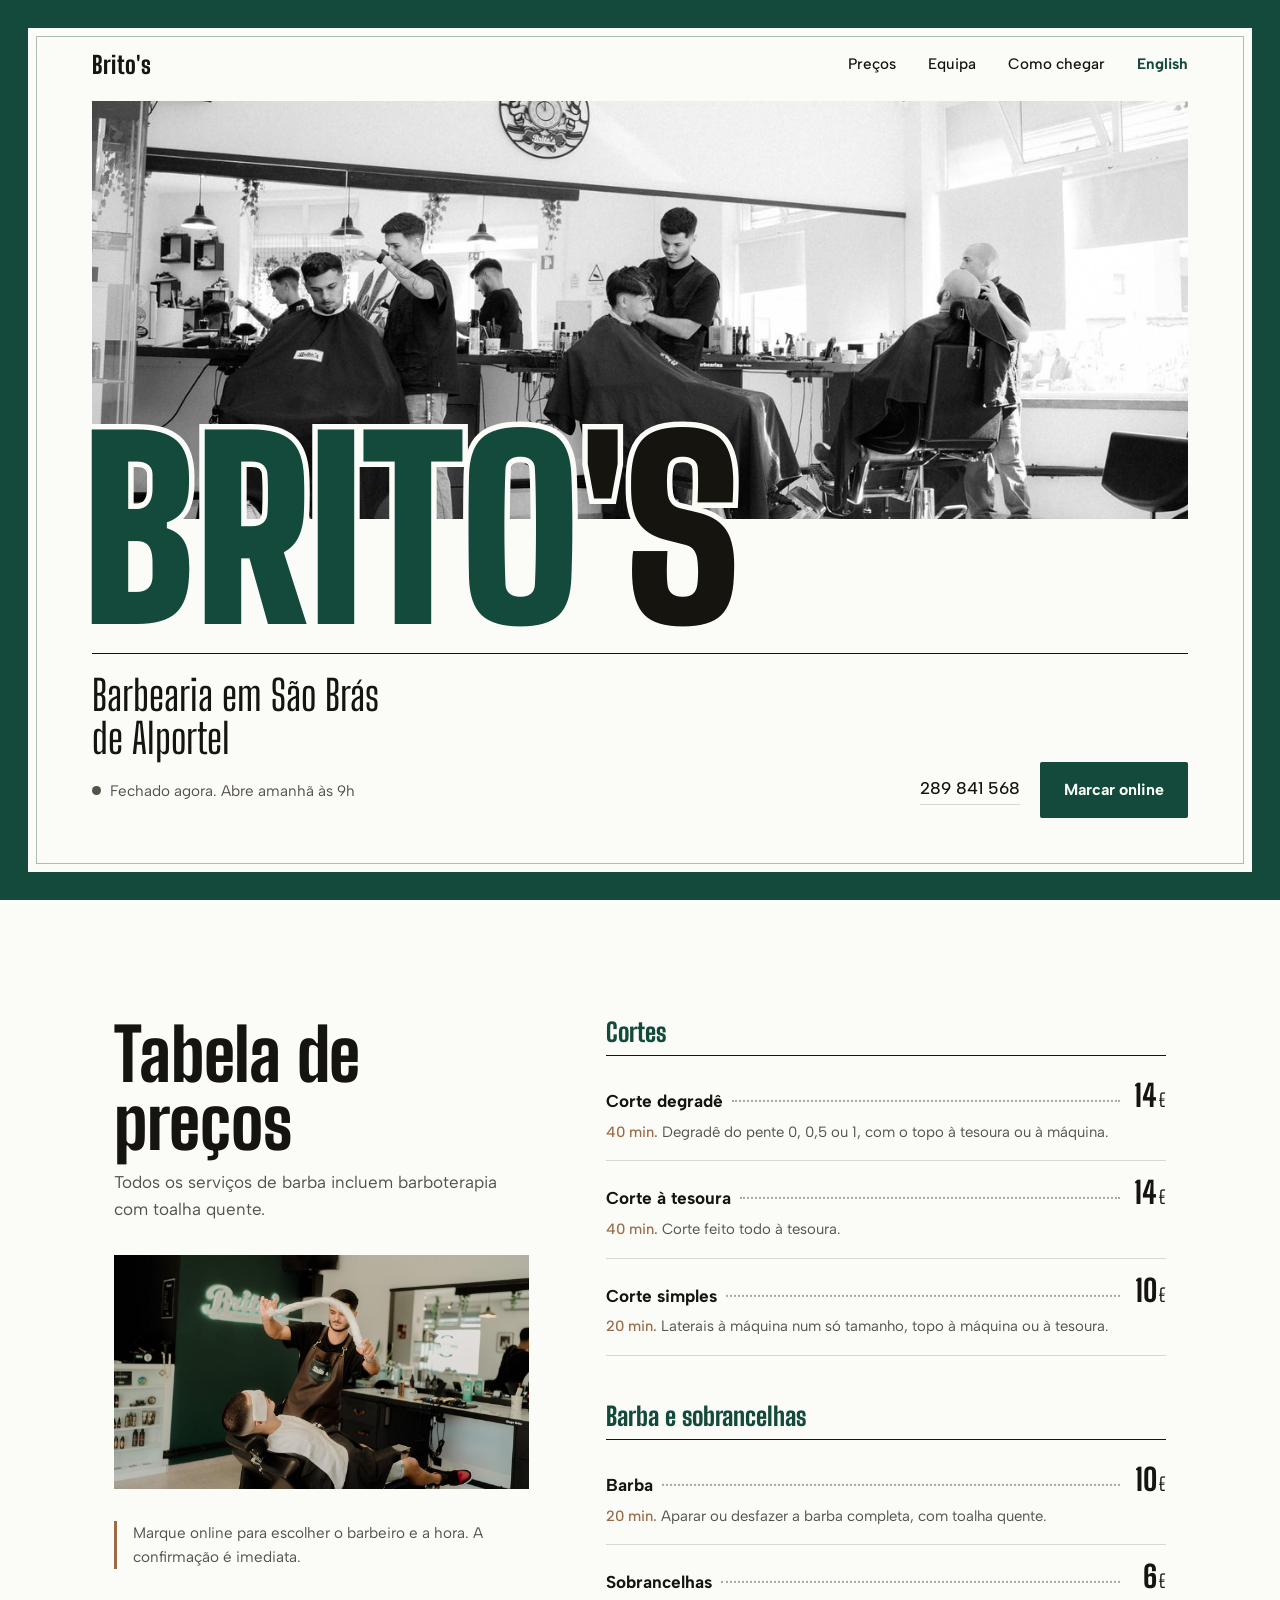
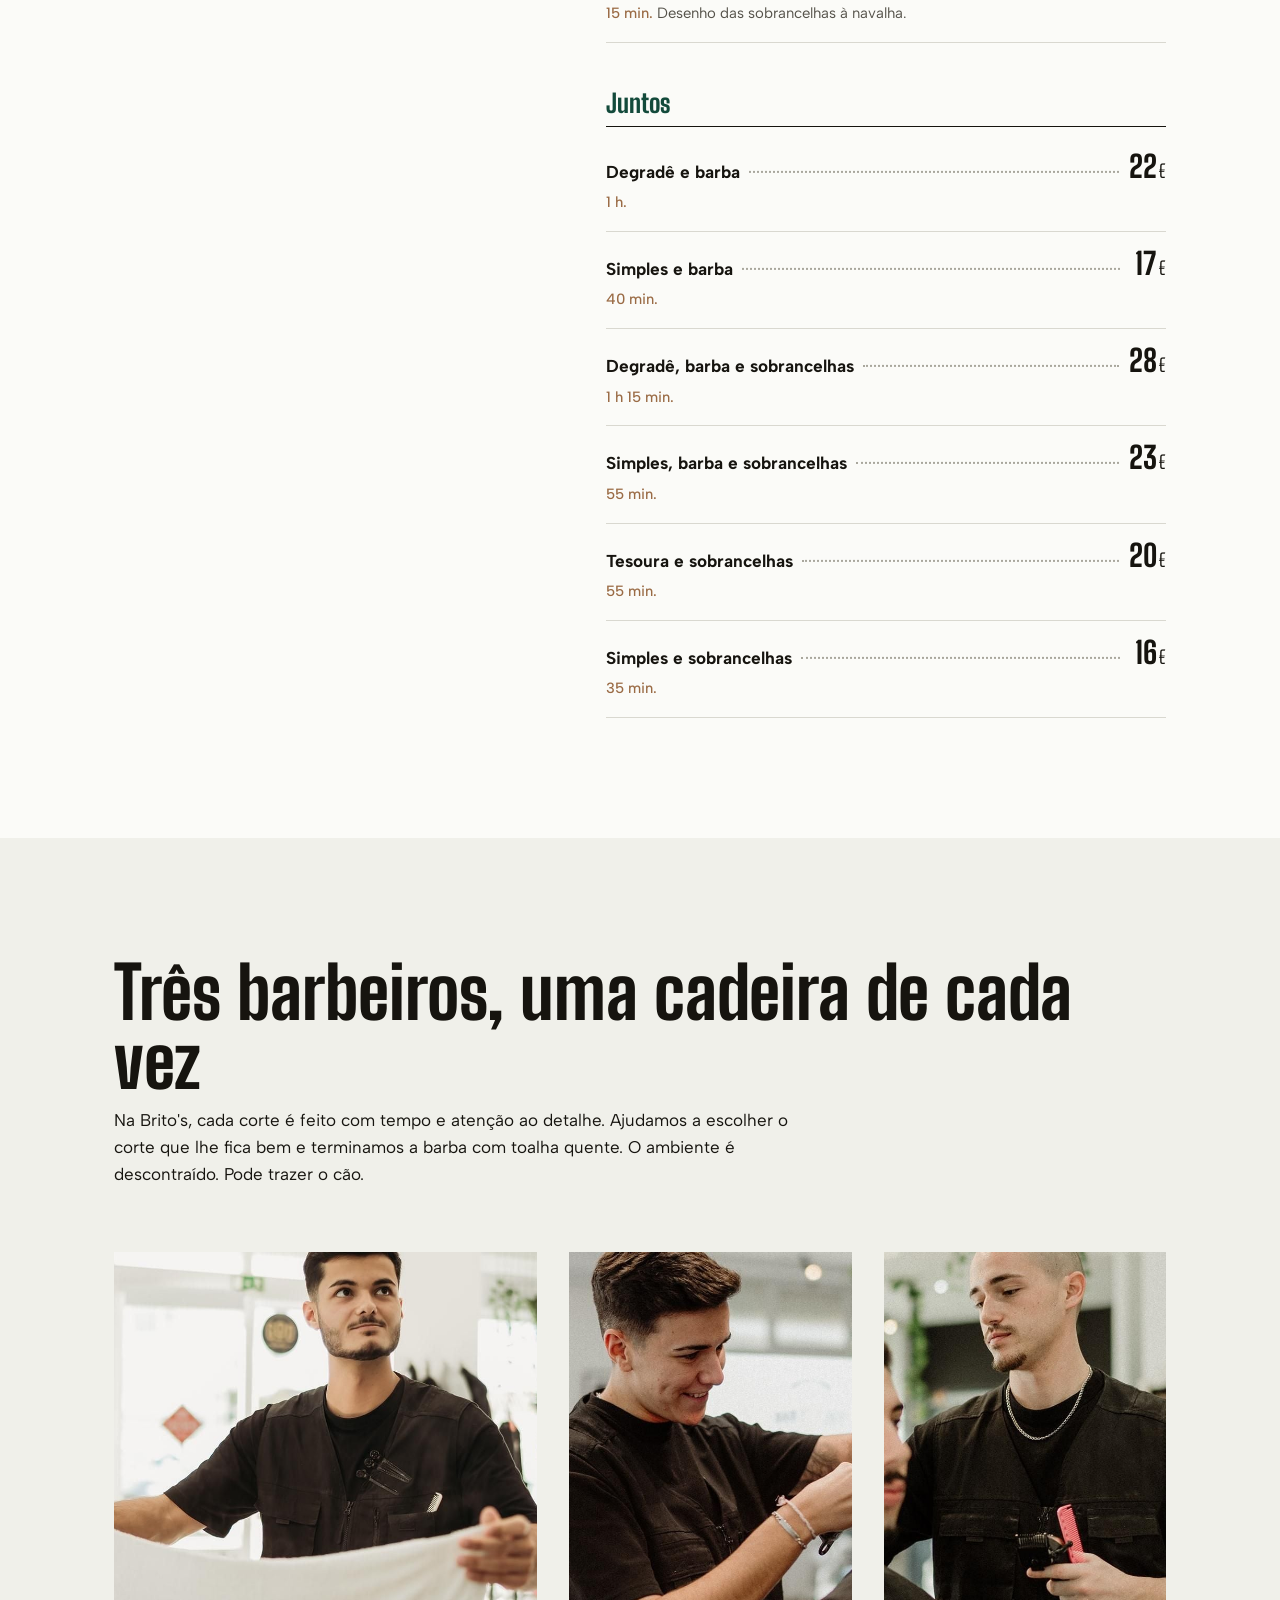
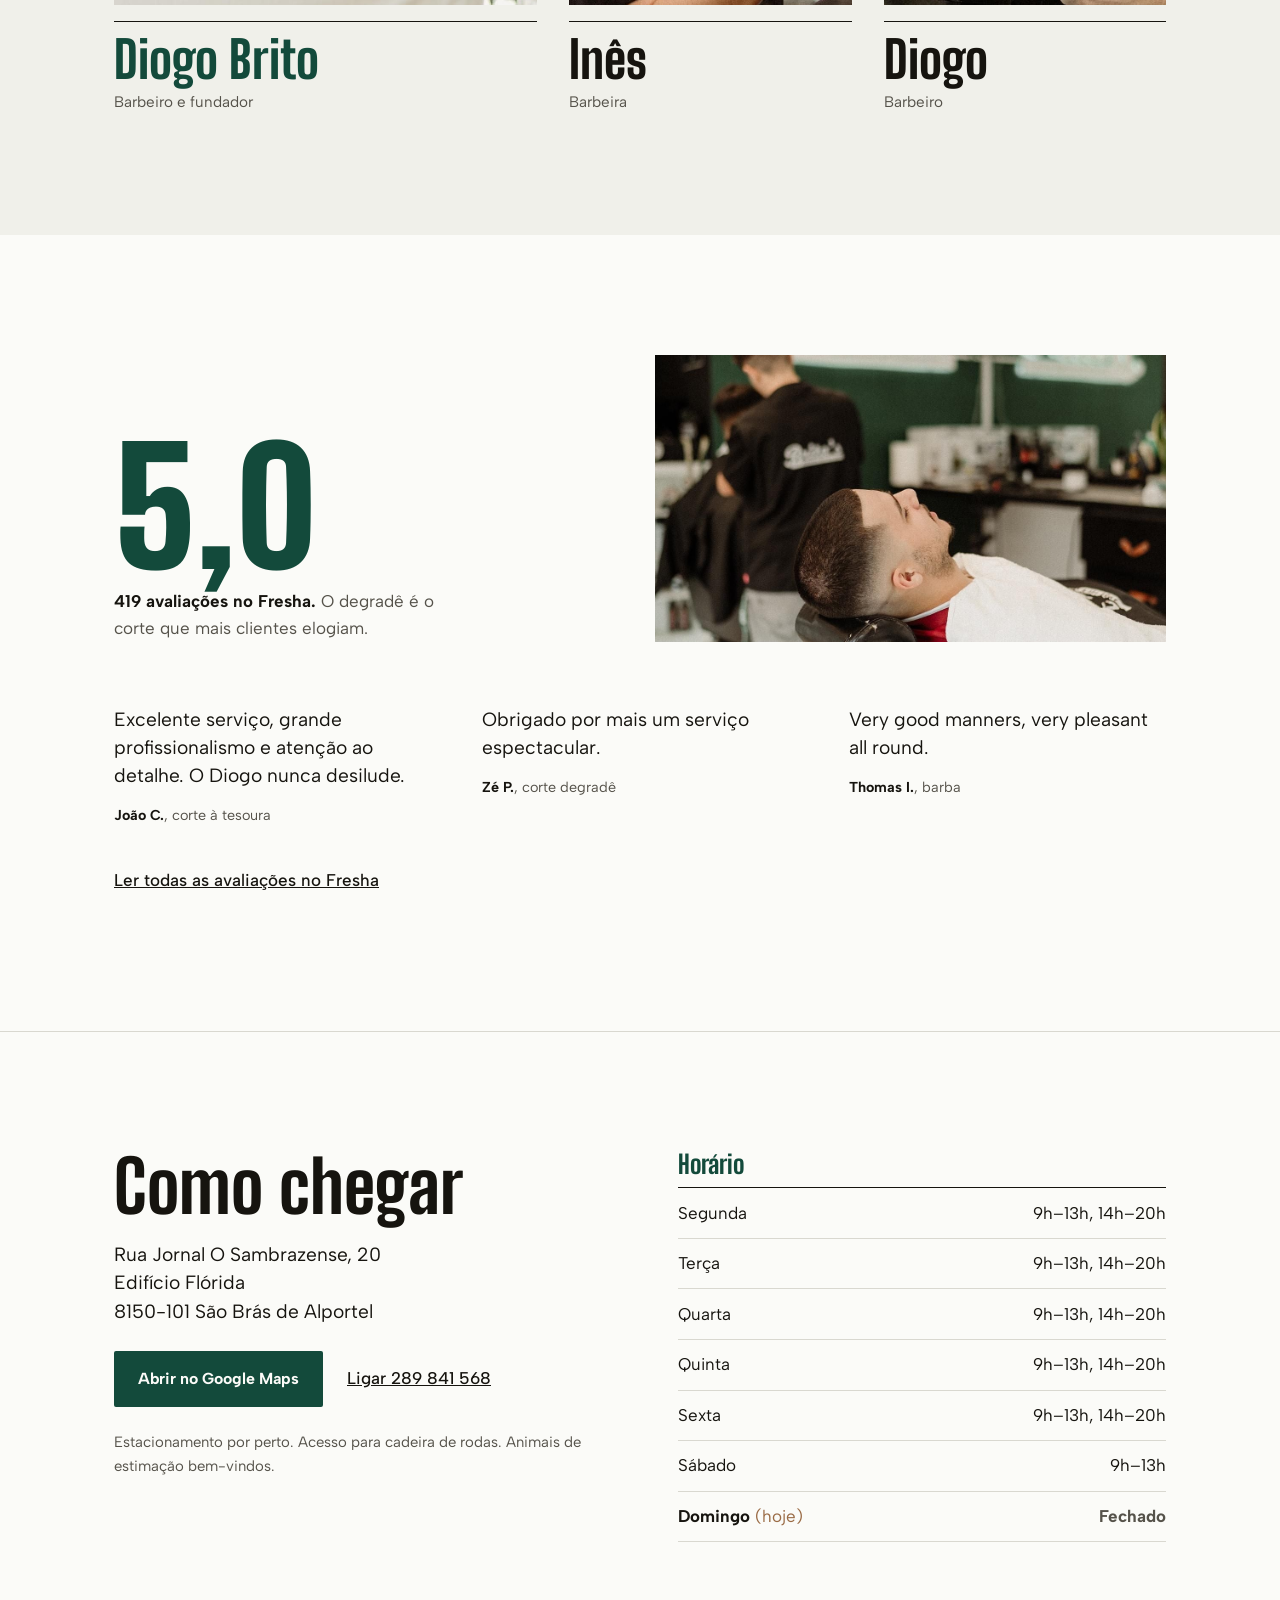
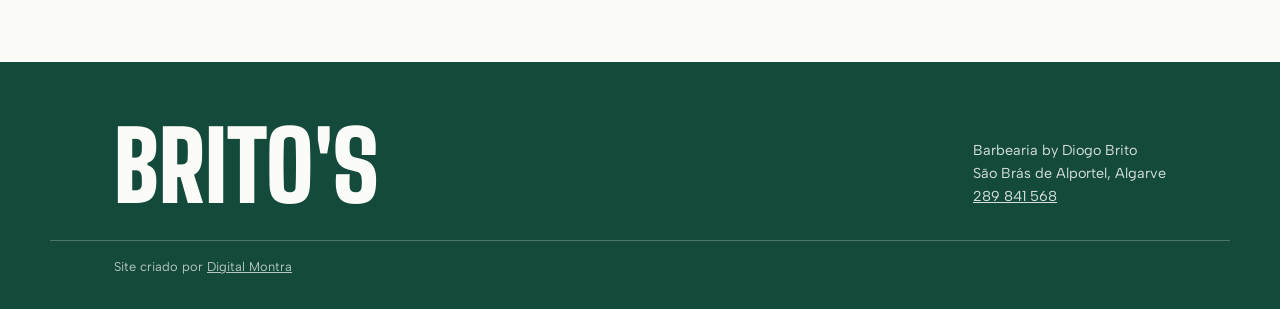
==== public/index.html @ 0e6e8a40 "Sitio web de Brito's Barbearia Web estática en portugués e inglés para Brito's Barbearia (São Brás d" ====
<!doctype html>
<html lang="pt-PT">
<head>
<meta charset="utf-8">
<meta name="viewport" content="width=device-width, initial-scale=1">
<title>Brito's Barbearia — São Brás de Alportel</title>
<meta name="description" content="Barbearia em São Brás de Alportel. Cortes degradê, à tesoura, barba com toalha quente e sobrancelhas. Marcação online.">
<meta name="theme-color" content="#134A3B">
<meta property="og:type" content="website">
<meta property="og:locale" content="pt_PT">
<meta property="og:locale:alternate" content="en_GB">
<meta property="og:site_name" content="Brito's Barbearia">
<meta property="og:title" content="Brito's Barbearia — São Brás de Alportel">
<meta property="og:description" content="Cortes degradê, à tesoura, barba com toalha quente e sobrancelhas. Marcação online.">
<link rel="icon" href="favicon.svg" type="image/svg+xml">
<link rel="alternate" hreflang="pt-PT" href="./">
<link rel="alternate" hreflang="en" href="en/">
<link rel="preconnect" href="https://fonts.googleapis.com">
<link rel="preconnect" href="https://fonts.gstatic.com" crossorigin>
<link href="https://fonts.googleapis.com/css2?family=Albert+Sans:wght@400;500;700&family=Big+Shoulders+Display:wght@500;800;900&display=swap" rel="stylesheet">
<link rel="stylesheet" href="estilo.css">
</head>
<body>

<header class="fachada">
  <div class="topo">
    <a class="marca" href="#">Brito's</a>
    <nav aria-label="Principal">
      <a href="#precos">Preços</a>
      <a href="#equipa" class="opc">Equipa</a>
      <a href="#visitar">Como chegar</a>
      <a href="en/" class="idioma" hreflang="en" lang="en">English</a>
    </nav>
  </div>

  <div class="vitrine">
    <img src="img/foto-1.jpg" width="1280" height="720" fetchpriority="high"
         alt="Interior da Brito's: três barbeiros a cortar o cabelo a clientes, frente ao espelho comprido.">
  </div>

  <div class="letreiro">
    <h1>Brito<span class="aps">'s</span></h1>
    <div class="sub">
      <div>
        <p class="oficio">Barbearia em São Brás de Alportel</p>
        <p class="estado" id="estado" aria-live="polite">Seg. a sex. 9h–20h, sáb. 9h–13h</p>
      </div>
      <div class="acoes">
        <a class="tel" href="tel:+351289841568">289 841 568</a>
        <a class="btn" href="https://www.fresha.com/a/britos-barbearia-sao-bras-de-alportel-sao-bras-de-alportel-rua-jornal-o-sambrazense-u63k7c5z" target="_blank" rel="noopener">Marcar online</a>
      </div>
    </div>
  </div>
</header>

<main>
  <section id="precos">
    <div class="wrap tabela-grid">
      <div class="cabeca">
        <h2 class="titulo">Tabela de preços</h2>
        <p class="intro">Todos os serviços de barba incluem barboterapia com toalha quente.</p>
        <img class="foto" src="img/foto-2.jpg" width="1280" height="720" loading="lazy"
             alt="Barbeiro de avental de couro estende uma toalha quente sobre um cliente reclinado.">
        <p class="nota">Marque online para escolher o barbeiro e a hora. A confirmação é imediata.</p>
      </div>

      <div>
        <div class="grupo">
          <h3>Cortes</h3>
          <div class="servico">
            <div class="linha"><span class="nome">Corte degradê</span><span class="pontos"></span><span class="preco">14<small>€</small></span></div>
            <p class="det"><span class="min">40 min.</span> Degradê do pente 0, 0,5 ou 1, com o topo à tesoura ou à máquina.</p>
          </div>
          <div class="servico">
            <div class="linha"><span class="nome">Corte à tesoura</span><span class="pontos"></span><span class="preco">14<small>€</small></span></div>
            <p class="det"><span class="min">40 min.</span> Corte feito todo à tesoura.</p>
          </div>
          <div class="servico">
            <div class="linha"><span class="nome">Corte simples</span><span class="pontos"></span><span class="preco">10<small>€</small></span></div>
            <p class="det"><span class="min">20 min.</span> Laterais à máquina num só tamanho, topo à máquina ou à tesoura.</p>
          </div>
        </div>

        <div class="grupo">
          <h3>Barba e sobrancelhas</h3>
          <div class="servico">
            <div class="linha"><span class="nome">Barba</span><span class="pontos"></span><span class="preco">10<small>€</small></span></div>
            <p class="det"><span class="min">20 min.</span> Aparar ou desfazer a barba completa, com toalha quente.</p>
          </div>
          <div class="servico">
            <div class="linha"><span class="nome">Sobrancelhas</span><span class="pontos"></span><span class="preco">6<small>€</small></span></div>
            <p class="det"><span class="min">15 min.</span> Desenho das sobrancelhas à navalha.</p>
          </div>
        </div>

        <div class="grupo">
          <h3>Juntos</h3>
          <div class="servico">
            <div class="linha"><span class="nome">Degradê e barba</span><span class="pontos"></span><span class="preco">22<small>€</small></span></div>
            <p class="det"><span class="min">1 h.</span></p>
          </div>
          <div class="servico">
            <div class="linha"><span class="nome">Simples e barba</span><span class="pontos"></span><span class="preco">17<small>€</small></span></div>
            <p class="det"><span class="min">40 min.</span></p>
          </div>
          <div class="servico">
            <div class="linha"><span class="nome">Degradê, barba e sobrancelhas</span><span class="pontos"></span><span class="preco">28<small>€</small></span></div>
            <p class="det"><span class="min">1 h 15 min.</span></p>
          </div>
          <div class="servico">
            <div class="linha"><span class="nome">Simples, barba e sobrancelhas</span><span class="pontos"></span><span class="preco">23<small>€</small></span></div>
            <p class="det"><span class="min">55 min.</span></p>
          </div>
          <div class="servico">
            <div class="linha"><span class="nome">Tesoura e sobrancelhas</span><span class="pontos"></span><span class="preco">20<small>€</small></span></div>
            <p class="det"><span class="min">55 min.</span></p>
          </div>
          <div class="servico">
            <div class="linha"><span class="nome">Simples e sobrancelhas</span><span class="pontos"></span><span class="preco">16<small>€</small></span></div>
            <p class="det"><span class="min">35 min.</span></p>
          </div>
        </div>
      </div>
    </div>
  </section>

  <section id="equipa" class="equipa">
    <div class="wrap sobre">
      <h2 class="titulo">Três barbeiros, uma cadeira de cada vez</h2>
      <p>Na Brito's, cada corte é feito com tempo e atenção ao detalhe. Ajudamos a escolher o corte que lhe fica bem e terminamos a barba com toalha quente. O ambiente é descontraído. Pode trazer o cão.</p>
    </div>
    <ul class="wrap barbeiros">
      <li class="fundador">
        <img src="img/foto-6.jpg" width="1200" height="675" loading="lazy"
             alt="Diogo Brito, de farda preta, estende uma toalha branca na barbearia.">
        <span class="n">Diogo Brito</span><span class="f">Barbeiro e fundador</span>
      </li>
      <li>
        <img src="img/foto-7.jpg" width="1200" height="675" loading="lazy"
             alt="Inês, sorridente, faz um degradê à máquina a um cliente.">
        <span class="n">Inês</span><span class="f">Barbeira</span>
      </li>
      <li>
        <img src="img/foto-8.jpg" width="1200" height="675" loading="lazy"
             alt="Diogo, de pé atrás de um cliente, com a máquina e um pente na mão.">
        <span class="n">Diogo</span><span class="f">Barbeiro</span>
      </li>
    </ul>
  </section>

  <section id="opinioes">
    <div class="wrap">
      <h2 class="sr-only">Opiniões</h2>
      <div class="opinioes-topo">
        <div class="nota-grande">
          <span class="valor">5,0</span>
          <p><strong>419 avaliações no Fresha.</strong> O degradê é o corte que mais clientes elogiam.</p>
        </div>
        <img class="foto" src="img/foto-9.jpg" width="1200" height="675" loading="lazy"
             alt="Cliente reclinado na cadeira com um degradê acabado de fazer, em frente à parede verde da barbearia.">
      </div>
      <ul class="citacoes">
        <li><blockquote>
          <p>Excelente serviço, grande profissionalismo e atenção ao detalhe. O Diogo nunca desilude.</p>
          <footer><b>João C.</b>, corte à tesoura</footer>
        </blockquote></li>
        <li><blockquote>
          <p>Obrigado por mais um serviço espectacular.</p>
          <footer><b>Zé P.</b>, corte degradê</footer>
        </blockquote></li>
        <li><blockquote>
          <p>Very good manners, very pleasant all round.</p>
          <footer><b>Thomas I.</b>, barba</footer>
        </blockquote></li>
      </ul>
      <p class="mais"><a href="https://www.fresha.com/a/britos-barbearia-sao-bras-de-alportel-sao-bras-de-alportel-rua-jornal-o-sambrazense-u63k7c5z" target="_blank" rel="noopener">Ler todas as avaliações no Fresha</a></p>
    </div>
  </section>

  <section id="visitar" class="visitar">
    <div class="wrap visitar-grid">
      <div>
        <h2 class="titulo">Como chegar</h2>
        <address>
          Rua Jornal O Sambrazense, 20<br>
          Edifício Flórida<br>
          8150-101 São Brás de Alportel
        </address>
        <div class="links-visita">
          <a class="btn" href="https://maps.app.goo.gl/cMUVT2u6RegQSmqG8" target="_blank" rel="noopener">Abrir no Google Maps</a>
          <a href="tel:+351289841568">Ligar 289 841 568</a>
        </div>
        <p class="extras">Estacionamento por perto. Acesso para cadeira de rodas. Animais de estimação bem-vindos.</p>
      </div>

      <table class="horario" id="horario">
        <caption>Horário</caption>
        <tbody>
          <tr data-d="1"><th scope="row">Segunda</th><td>9h–13h, 14h–20h</td></tr>
          <tr data-d="2"><th scope="row">Terça</th><td>9h–13h, 14h–20h</td></tr>
          <tr data-d="3"><th scope="row">Quarta</th><td>9h–13h, 14h–20h</td></tr>
          <tr data-d="4"><th scope="row">Quinta</th><td>9h–13h, 14h–20h</td></tr>
          <tr data-d="5"><th scope="row">Sexta</th><td>9h–13h, 14h–20h</td></tr>
          <tr data-d="6"><th scope="row">Sábado</th><td>9h–13h</td></tr>
          <tr data-d="0"><th scope="row">Domingo</th><td class="fechado">Fechado</td></tr>
        </tbody>
      </table>
    </div>
  </section>
</main>

<footer class="rodape">
  <div class="wrap">
    <span class="marca">Brito's</span>
    <p>Barbearia by Diogo Brito<br>São Brás de Alportel, Algarve<br><a href="tel:+351289841568">289 841 568</a></p>
  </div>
  <div class="wrap credito">
    <p>Site criado por <a href="https://digitalmontra.pt/" target="_blank" rel="noopener">Digital Montra</a></p>
  </div>
</footer>

<script>
  // Estado em tempo real, sempre na hora de Lisboa
  (function () {
    const horario = {
      1: [[9, 13], [14, 20]], 2: [[9, 13], [14, 20]], 3: [[9, 13], [14, 20]],
      4: [[9, 13], [14, 20]], 5: [[9, 13], [14, 20]], 6: [[9, 13]], 0: []
    };
    const dias = ["domingo", "segunda", "terça", "quarta", "quinta", "sexta", "sábado"];

    function agoraLisboa() {
      const p = new Intl.DateTimeFormat("en-GB", {
        timeZone: "Europe/Lisbon", weekday: "short", hour: "2-digit", minute: "2-digit", hourCycle: "h23"
      }).formatToParts(new Date());
      const get = t => p.find(x => x.type === t).value;
      const d = ["Sun", "Mon", "Tue", "Wed", "Thu", "Fri", "Sat"].indexOf(get("weekday"));
      return { d, h: +get("hour") + +get("minute") / 60 };
    }

    function proximaAbertura(d, h) {
      for (let i = 0; i < 8; i++) {
        const dia = (d + i) % 7;
        for (const [a] of horario[dia]) {
          if (i > 0 || a > h) {
            const quando = i === 0 ? "hoje" : i === 1 ? "amanhã" : dia === 1 ? "segunda-feira" : dias[dia];
            return `Abre ${quando} às ${a}h`;
          }
        }
      }
    }

    function atualizar() {
      const { d, h } = agoraLisboa();
      const el = document.getElementById("estado");
      const aberto = horario[d].find(([a, f]) => h >= a && h < f);
      el.classList.toggle("aberto", !!aberto);
      el.textContent = aberto
        ? `Aberto agora, até às ${aberto[1]}h`
        : `Fechado agora. ${proximaAbertura(d, h)}`;
      document.querySelectorAll("#horario tr").forEach(tr =>
        tr.classList.toggle("hoje", +tr.dataset.d === d));
    }

    atualizar();
    setInterval(atualizar, 60000);
  })();
</script>
</body>
</html>
---- public/estilo.css ----
:root {
  --cal: #FBFBF8;
  --cal-sombra: #F0F0EA;
  --barra: #134A3B;
  --barra-escura: #0C3529;
  --tinta: #16140F;
  --tinta-suave: #55524A;
  --cortica: #9A6B45;
  --linha: #D9D8D0;
  --ok: #2F7A3E;

  --sign: "Big Shoulders Display", "Arial Narrow", sans-serif;
  --text: "Albert Sans", system-ui, sans-serif;

  --barra-w: clamp(14px, 2.4vw, 28px);
  --gutter: clamp(16px, 5vw, 64px);
  --max: 1180px;
}

*, *::before, *::after { box-sizing: border-box; }
html { scroll-behavior: smooth; }
body {
  margin: 0;
  background: var(--cal);
  color: var(--tinta);
  font: 400 1.0625rem/1.6 var(--text);
  -webkit-font-smoothing: antialiased;
}
a { color: inherit; }
:focus-visible { outline: 3px solid var(--cortica); outline-offset: 3px; border-radius: 2px; }
.wrap { max-width: var(--max); margin: 0 auto; padding: 0 var(--gutter); }
.sr-only { position: absolute; width: 1px; height: 1px; overflow: hidden; clip: rect(0 0 0 0); white-space: nowrap; }

/* ---------- Fachada (hero) ---------- */
.fachada {
  position: relative;
  min-height: 100svh;
  display: flex;
  flex-direction: column;
  border: var(--barra-w) solid var(--barra);
  background: var(--cal);
}
/* fine inner line, like the pencil edge of a painted band */
.fachada::after {
  content: "";
  position: absolute;
  inset: 8px;
  border: 1.5px solid var(--barra);
  pointer-events: none;
  opacity: .35;
}
.topo {
  display: flex;
  align-items: center;
  justify-content: space-between;
  gap: 1rem;
  padding: 1.25rem var(--gutter);
  position: relative;
  z-index: 1;
}
.topo .marca {
  font: 800 1.5rem/1 var(--sign);
  letter-spacing: .01em;
  text-decoration: none;
}
.topo nav { display: flex; gap: clamp(.9rem, 3vw, 2rem); }
.topo nav a {
  text-decoration: none;
  font-weight: 500;
  font-size: .95rem;
  padding: .25rem 0;
  border-bottom: 1.5px solid transparent;
}
.topo nav a:hover { border-color: var(--tinta); }
.topo nav a.idioma { color: var(--barra); font-weight: 700; }

/* the shop window: the real interior seen through the painted frame */
.vitrine {
  position: relative;
  flex: 1;
  min-height: 34svh;
  margin: 0 var(--gutter);
  overflow: hidden;
  background: var(--cal-sombra);
}
.vitrine img {
  position: absolute;
  inset: 0;
  width: 100%;
  height: 100%;
  object-fit: cover;
  object-position: center 62%;
}
.letreiro {
  display: flex;
  flex-direction: column;
  padding: 0 var(--gutter) clamp(2rem, 6vh, 4rem);
  position: relative;
  z-index: 1;
}
.letreiro h1 {
  margin: -.34em 0 0;
  font: 900 clamp(5rem, 19vw, 16rem)/.78 var(--sign);
  -webkit-text-stroke: .045em var(--cal);
  paint-order: stroke fill;
  letter-spacing: -.01em;
  text-transform: uppercase;
  color: var(--barra);
  margin-left: -.04em;
}
.letreiro h1 .aps { color: var(--tinta); }
.letreiro .sub {
  display: grid;
  grid-template-columns: 1fr auto;
  align-items: end;
  gap: 1.5rem 3rem;
  margin-top: clamp(1.25rem, 3vh, 2rem);
  padding-top: 1.25rem;
  border-top: 1.5px solid var(--tinta);
}
.letreiro .oficio {
  margin: 0;
  font: 500 clamp(1.5rem, 3.4vw, 2.6rem)/1.05 var(--sign);
  max-width: 18ch;
}
.acoes { display: flex; flex-wrap: wrap; gap: .75rem 1.25rem; align-items: center; justify-content: flex-end; }

.btn {
  display: inline-flex;
  align-items: center;
  gap: .6rem;
  padding: .95rem 1.5rem;
  background: var(--barra);
  color: var(--cal);
  text-decoration: none;
  font-weight: 700;
  font-size: 1rem;
  border-radius: 2px;
  transition: background .15s;
}
.btn:hover { background: var(--barra-escura); }
.tel { font-weight: 500; text-decoration: none; border-bottom: 1.5px solid var(--linha); padding-bottom: 2px; }
.tel:hover { border-color: var(--tinta); }

.estado {
  display: inline-flex;
  align-items: center;
  gap: .55rem;
  margin-top: 1.1rem;
  font-size: .95rem;
  color: var(--tinta-suave);
}
.estado::before {
  content: "";
  width: .55rem; height: .55rem; border-radius: 50%;
  background: var(--tinta-suave);
}
.estado.aberto { color: var(--ok); }
.estado.aberto::before { background: var(--ok); }

/* ---------- Secções ---------- */
section { padding: clamp(4rem, 10vw, 7.5rem) 0; }
.titulo {
  font: 800 clamp(2.6rem, 6vw, 4.5rem)/.95 var(--sign);
  margin: 0 0 .75rem;
}
.intro { margin: 0; max-width: 52ch; color: var(--tinta-suave); }

/* ---------- Tabela de preços ---------- */
.tabela-grid {
  display: grid;
  grid-template-columns: minmax(0, 1fr) minmax(0, 1.35fr);
  gap: clamp(2rem, 6vw, 6rem);
  align-items: start;
}
.tabela-grid .cabeca { position: sticky; top: 2rem; }
.nota {
  margin-top: 2rem;
  padding-left: 1rem;
  border-left: 3px solid var(--cortica);
  font-size: .95rem;
  color: var(--tinta-suave);
  max-width: 40ch;
}
.grupo + .grupo { margin-top: 3rem; }
.grupo h3 {
  font: 800 1.6rem/1 var(--sign);
  color: var(--barra);
  margin: 0 0 .5rem;
  padding-bottom: .6rem;
  border-bottom: 1.5px solid var(--tinta);
}
.servico { padding: 1rem 0; border-bottom: 1px solid var(--linha); }
.servico .linha {
  display: flex;
  align-items: baseline;
  gap: .6rem;
}
.servico .nome { font-weight: 700; font-size: 1.08rem; }
.servico .pontos {
  flex: 1;
  min-width: 1.5rem;
  border-bottom: 2px dotted #A9A79D;
  transform: translateY(-.3em);
}
.servico .preco {
  font: 800 1.9rem/1 var(--sign);
  font-variant-numeric: tabular-nums;
  min-width: 2.6ch;
  text-align: right;
}
.servico .preco small { font-size: .6em; font-weight: 500; margin-left: .08em; }
.servico .det {
  margin: .3rem 0 0;
  font-size: .93rem;
  color: var(--tinta-suave);
  max-width: 56ch;
}
.servico .det .min { color: var(--cortica); font-weight: 500; }

/* ---------- Equipa ---------- */
.equipa { background: var(--cal-sombra); }
.sobre p { max-width: 62ch; margin: 0; }
.barbeiros {
  list-style: none;
  display: grid;
  grid-template-columns: minmax(0, 1.5fr) minmax(0, 1fr) minmax(0, 1fr);
  gap: clamp(1rem, 2.5vw, 2rem);
  margin-top: clamp(2.5rem, 6vw, 4rem);
}
.barbeiros li { display: flex; flex-direction: column; }
.barbeiros img {
  display: block;
  width: 100%;
  height: auto;
  aspect-ratio: 4 / 5;
  object-fit: cover;
  background: var(--cal);
  margin-bottom: 1rem;
}
.barbeiros .fundador img { aspect-ratio: 6 / 5; object-position: 58% 30%; }
.barbeiros li:nth-child(2) img { object-position: 36% center; }
.barbeiros li:nth-child(3) img { object-position: 50% center; }
.barbeiros .n {
  font: 800 clamp(2rem, 4vw, 3.2rem)/1 var(--sign);
  padding-top: .75rem;
  border-top: 1.5px solid var(--tinta);
}
.barbeiros .fundador .n { color: var(--barra); }
.barbeiros .f { color: var(--tinta-suave); font-size: .95rem; margin-top: .3rem; }

/* ---------- Fotografias ---------- */
.foto {
  display: block;
  width: 100%;
  height: auto;
  aspect-ratio: 16 / 9;
  object-fit: cover;
  background: var(--cal-sombra);
}
.cabeca .foto { margin-top: 2rem; }

/* ---------- Opiniões ---------- */
.opinioes-topo {
  display: grid;
  grid-template-columns: minmax(0, 1fr) minmax(0, 1.1fr);
  gap: 2rem clamp(2rem, 6vw, 6rem);
  align-items: end;
  margin-bottom: clamp(2.5rem, 5vw, 4rem);
}
.nota-grande {
  display: flex;
  align-items: baseline;
  gap: 1rem 1.5rem;
  flex-wrap: wrap;
}
.nota-grande .valor {
  font: 900 clamp(5rem, 14vw, 10rem)/.8 var(--sign);
  color: var(--barra);
}
.nota-grande p { margin: 0; max-width: 30ch; color: var(--tinta-suave); }
.nota-grande strong { color: var(--tinta); }
.citacoes {
  display: grid;
  grid-template-columns: repeat(3, minmax(0, 1fr));
  gap: 2rem clamp(1.5rem, 4vw, 3.5rem);
  margin: 0; padding: 0; list-style: none;
}
.citacoes blockquote { margin: 0; }
.citacoes p {
  margin: 0 0 .9rem;
  font-size: 1.2rem;
  line-height: 1.45;
}
.citacoes footer { font-size: .9rem; color: var(--tinta-suave); }
.citacoes footer b { color: var(--tinta); font-weight: 700; }
.mais { margin-top: 2.5rem; }
.mais a { font-weight: 500; }

/* ---------- Visitar ---------- */
.visitar { border-top: 1.5px solid var(--linha); }
.visitar-grid {
  display: grid;
  grid-template-columns: minmax(0, 1fr) minmax(0, 1fr);
  gap: clamp(2rem, 6vw, 6rem);
}
address { font-style: normal; font-size: 1.2rem; line-height: 1.5; margin: 1.25rem 0 1.5rem; }
.links-visita { display: flex; flex-wrap: wrap; gap: .75rem 1.5rem; align-items: center; }
.links-visita a:not(.btn) { font-weight: 500; }
.horario { width: 100%; border-collapse: collapse; font-variant-numeric: tabular-nums; }
.horario caption { text-align: left; font: 800 1.6rem/1 var(--sign); color: var(--barra); padding-bottom: .6rem; border-bottom: 1.5px solid var(--tinta); }
.horario th, .horario td { padding: .7rem 0; border-bottom: 1px solid var(--linha); text-align: left; font-weight: 400; }
.horario td { text-align: right; }
.horario tr.hoje th, .horario tr.hoje td { font-weight: 700; }
.horario tr.hoje th::after { content: " (hoje)"; font-weight: 400; color: var(--cortica); }
:lang(en) .horario tr.hoje th::after { content: " (today)"; }
.fechado { color: var(--tinta-suave); }
.extras { margin: 1.5rem 0 0; font-size: .93rem; color: var(--tinta-suave); }

/* ---------- Rodapé: a barra de baixo ---------- */
.rodape {
  background: var(--barra);
  color: var(--cal);
  padding: clamp(2.5rem, 6vw, 4rem) 0 2rem;
}
.rodape .wrap { display: flex; flex-wrap: wrap; justify-content: space-between; align-items: flex-end; gap: 1.5rem; }
.rodape .marca { font: 900 clamp(3rem, 9vw, 6rem)/.85 var(--sign); text-transform: uppercase; }
.rodape p { margin: 0; font-size: .9rem; opacity: .85; }
.rodape a { color: var(--cal); }
.rodape .credito {
  margin-top: 2rem;
  padding-top: 1rem;
  border-top: 1px solid rgba(251, 251, 248, .25);
}
.rodape .credito p { font-size: .8rem; opacity: .7; }

/* ---------- Entrada: a barra é pintada ---------- */
@media (prefers-reduced-motion: no-preference) {
  .fachada { animation: pintar .9s cubic-bezier(.6,0,.2,1) both; }
  .letreiro h1 { animation: surgir .8s .35s cubic-bezier(.2,.7,.2,1) both; }
  @keyframes pintar { from { border-color: var(--cal); } to { border-color: var(--barra); } }
  @keyframes surgir { from { opacity: 0; transform: translateY(.08em); } to { opacity: 1; transform: none; } }
}

/* ---------- Responsivo ---------- */
@media (max-width: 860px) {
  .tabela-grid, .visitar-grid { grid-template-columns: 1fr; }
  .tabela-grid .cabeca { position: static; }
  .citacoes, .opinioes-topo { grid-template-columns: 1fr; }
  .barbeiros { grid-template-columns: 1fr 1fr; }
  .barbeiros .fundador { grid-column: 1 / -1; }
  .barbeiros .fundador img { aspect-ratio: 4 / 3; }
  .letreiro .sub { grid-template-columns: 1fr; }
  .acoes { justify-content: flex-start; }
}
@media (max-width: 520px) {
  .topo nav a.opc { display: none; }
  .fachada::after { inset: 5px; }
  .btn { width: 100%; justify-content: center; }
}
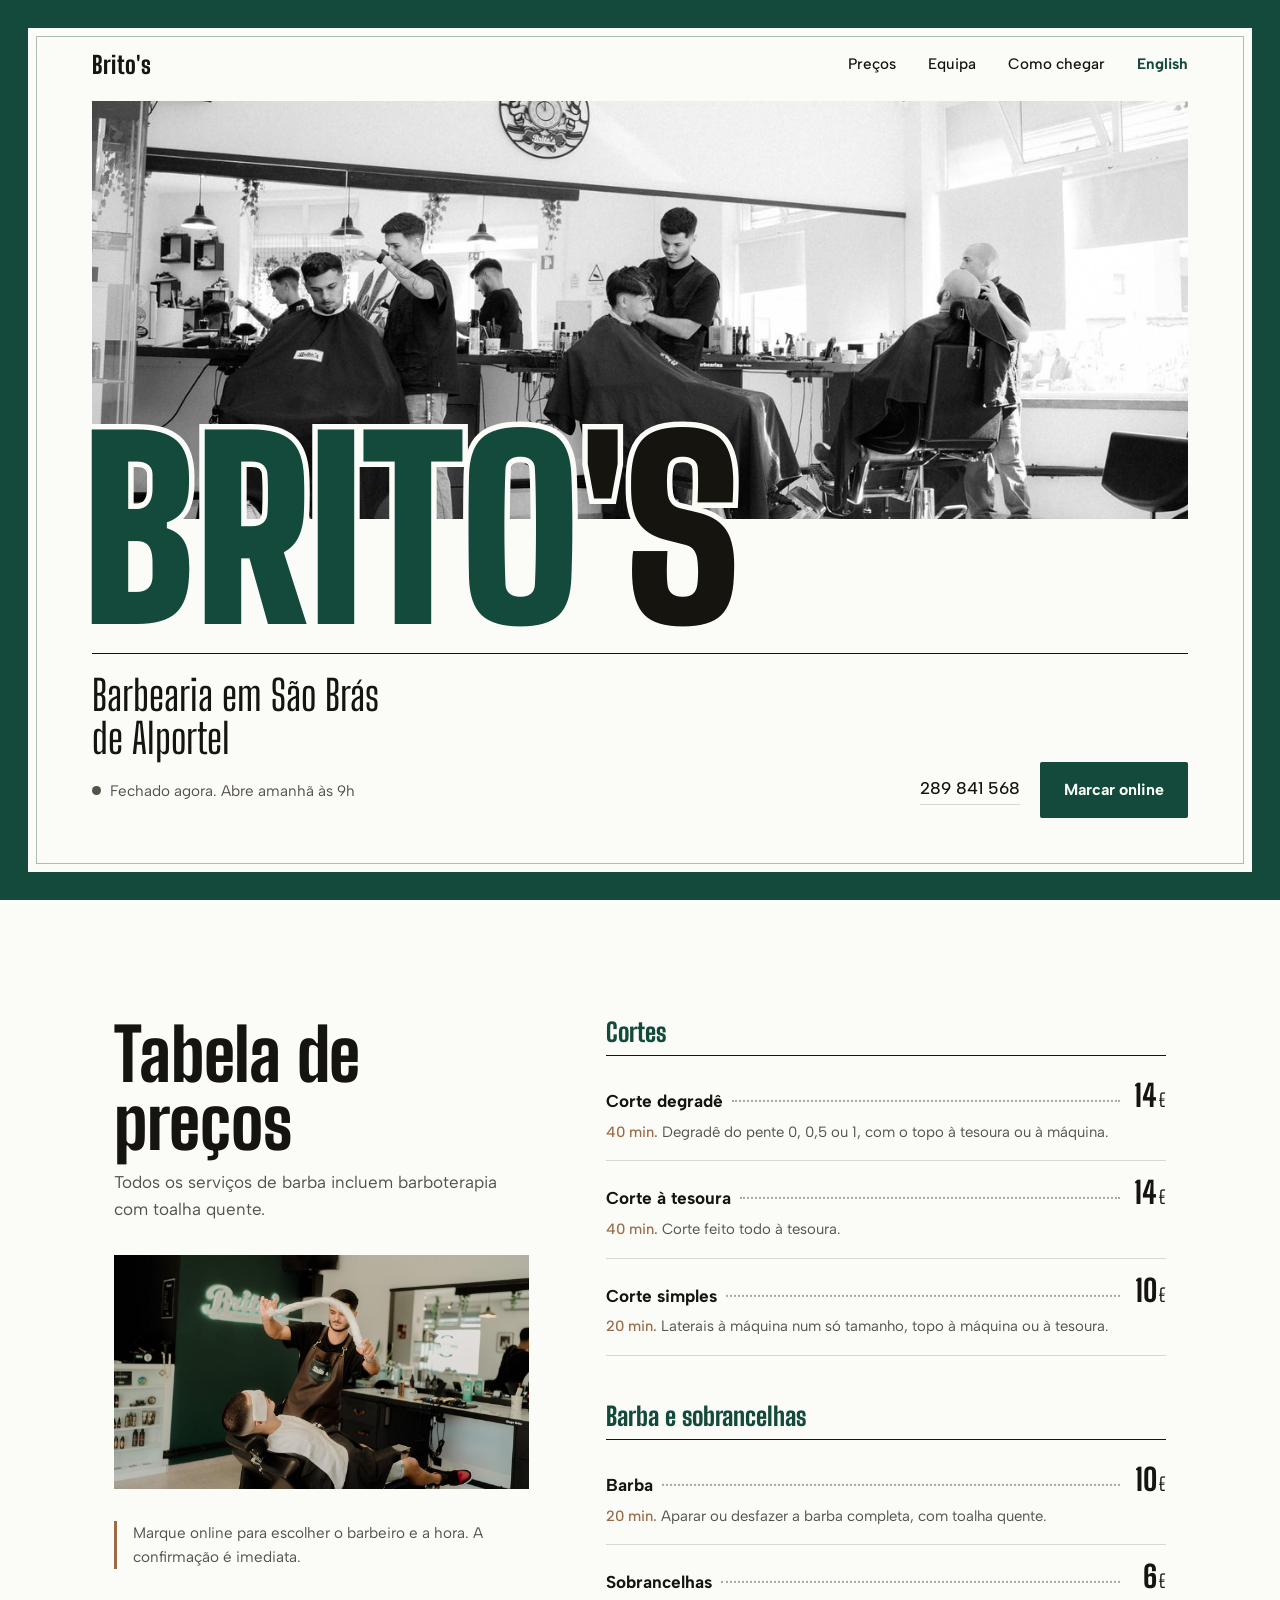
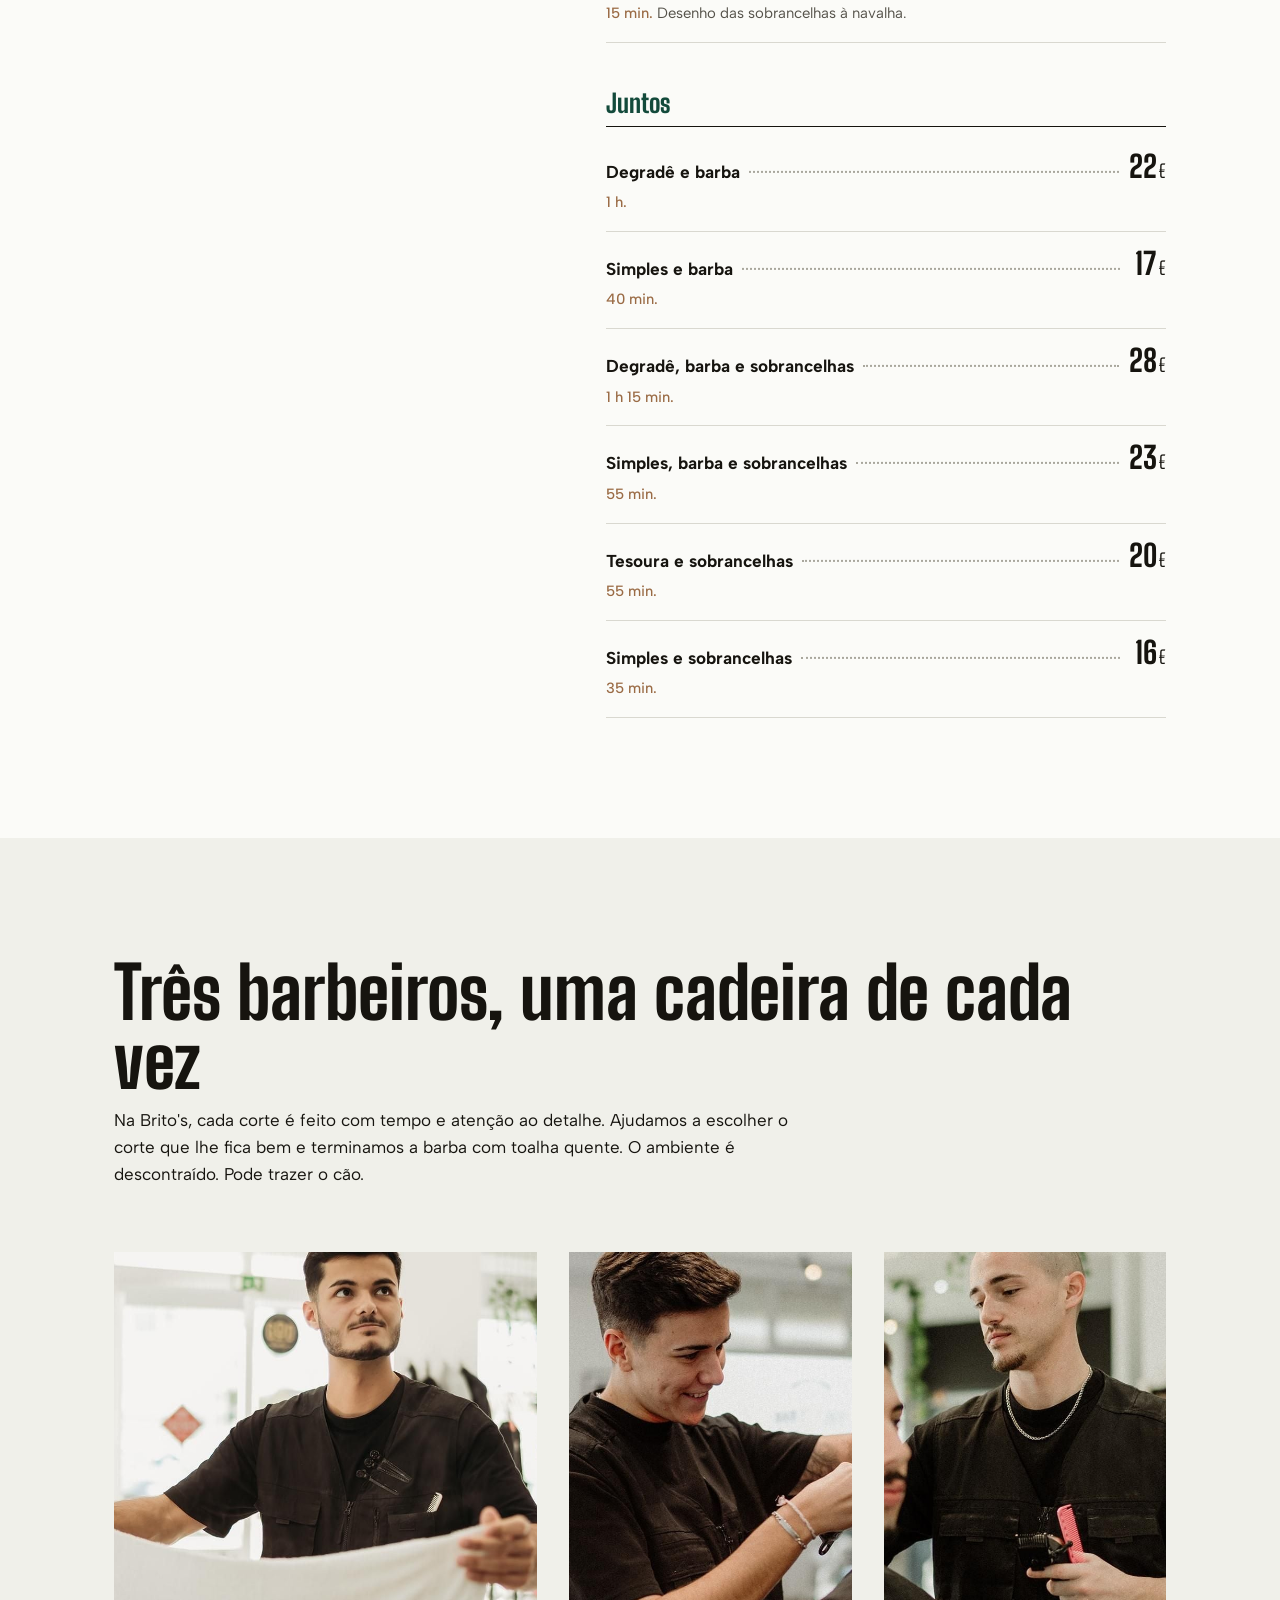
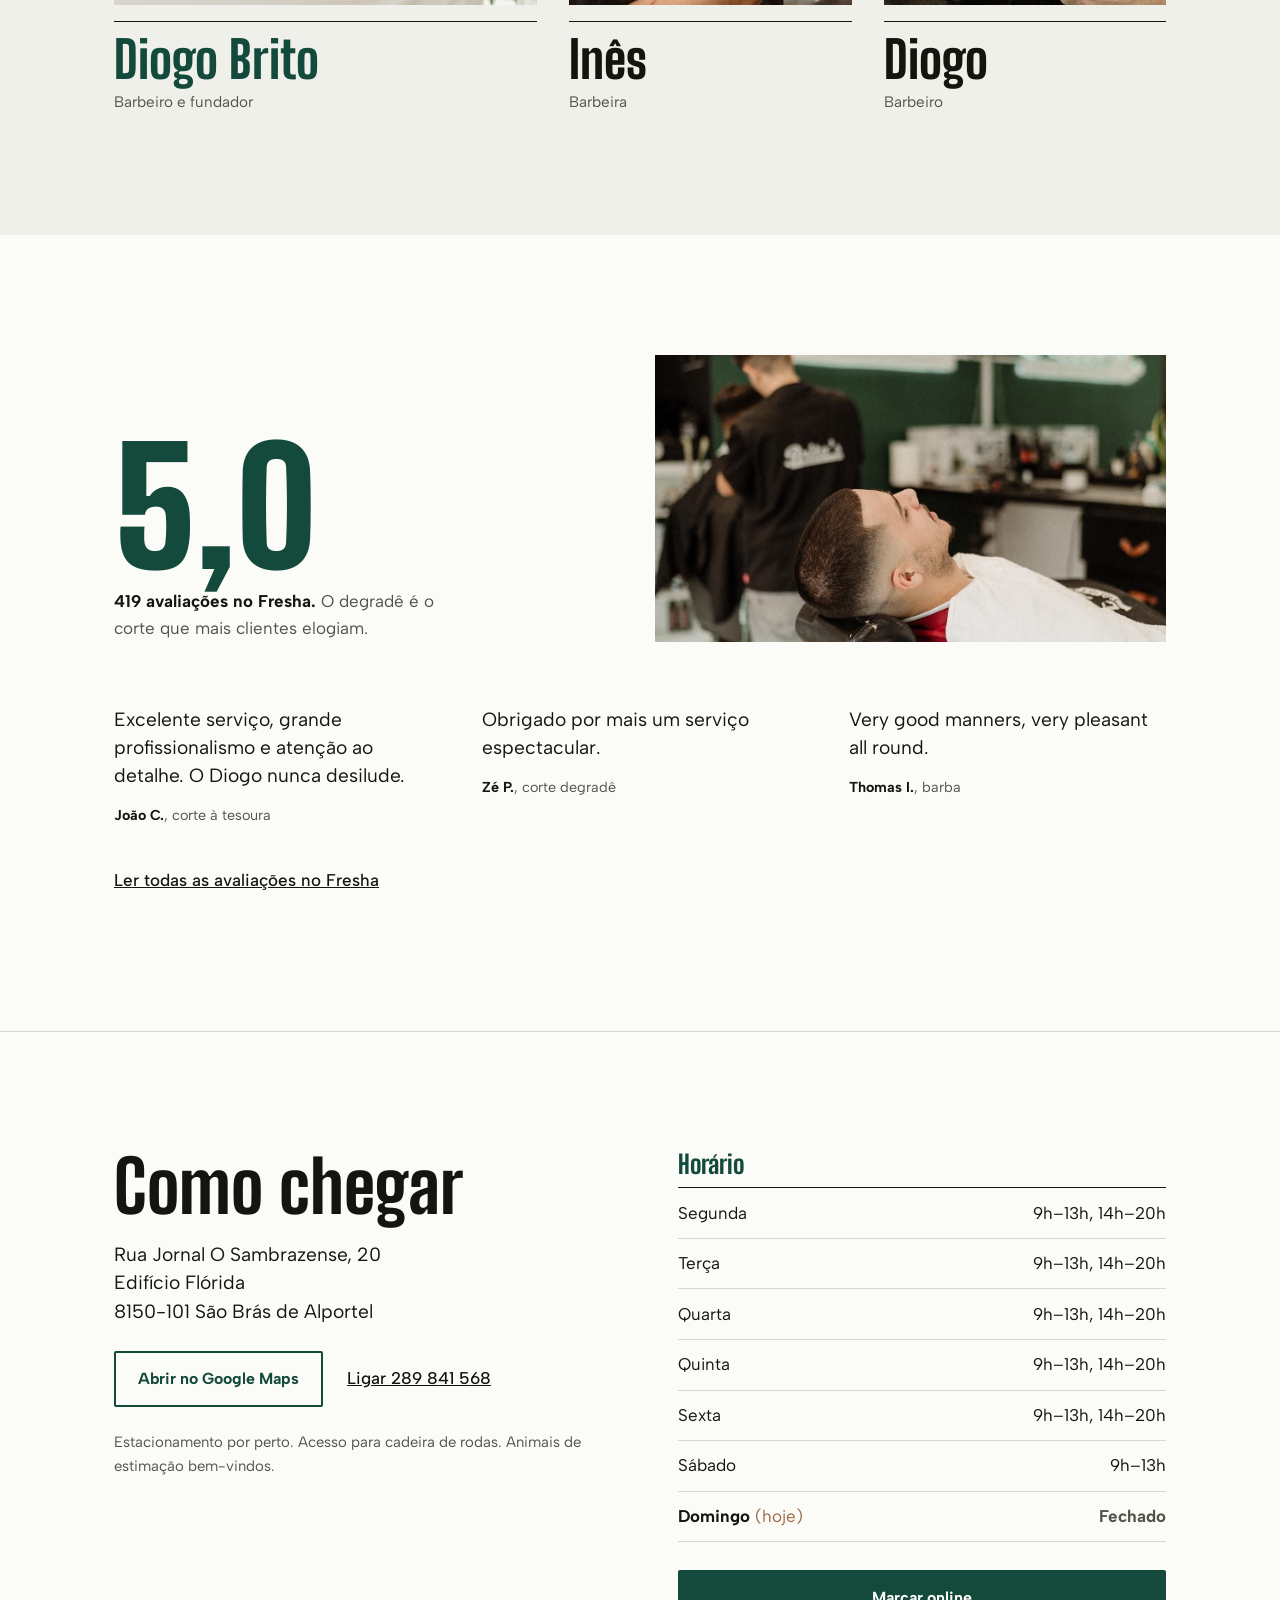
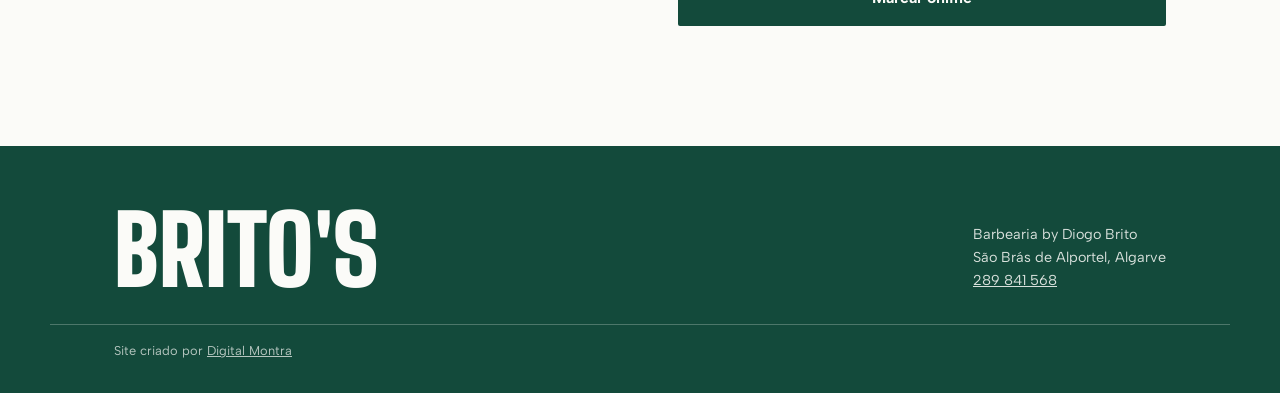
==== commit 7cdea6ec: "boton marcar online debajo del horario de atencion Co-Authored-By: Claude Opus 5.5 <noreply@anthropi" ====
--- a/public/index.html
+++ b/public/index.html
@@ -187,24 +187,27 @@
           8150-101 São Brás de Alportel
         </address>
         <div class="links-visita">
-          <a class="btn" href="https://maps.app.goo.gl/cMUVT2u6RegQSmqG8" target="_blank" rel="noopener">Abrir no Google Maps</a>
+          <a class="btn btn-sec" href="https://maps.app.goo.gl/cMUVT2u6RegQSmqG8" target="_blank" rel="noopener">Abrir no Google Maps</a>
           <a href="tel:+351289841568">Ligar 289 841 568</a>
         </div>
         <p class="extras">Estacionamento por perto. Acesso para cadeira de rodas. Animais de estimação bem-vindos.</p>
       </div>
 
-      <table class="horario" id="horario">
-        <caption>Horário</caption>
-        <tbody>
-          <tr data-d="1"><th scope="row">Segunda</th><td>9h–13h, 14h–20h</td></tr>
-          <tr data-d="2"><th scope="row">Terça</th><td>9h–13h, 14h–20h</td></tr>
-          <tr data-d="3"><th scope="row">Quarta</th><td>9h–13h, 14h–20h</td></tr>
-          <tr data-d="4"><th scope="row">Quinta</th><td>9h–13h, 14h–20h</td></tr>
-          <tr data-d="5"><th scope="row">Sexta</th><td>9h–13h, 14h–20h</td></tr>
-          <tr data-d="6"><th scope="row">Sábado</th><td>9h–13h</td></tr>
-          <tr data-d="0"><th scope="row">Domingo</th><td class="fechado">Fechado</td></tr>
-        </tbody>
-      </table>
+      <div class="horario-col">
+        <table class="horario" id="horario">
+          <caption>Horário</caption>
+          <tbody>
+            <tr data-d="1"><th scope="row">Segunda</th><td>9h–13h, 14h–20h</td></tr>
+            <tr data-d="2"><th scope="row">Terça</th><td>9h–13h, 14h–20h</td></tr>
+            <tr data-d="3"><th scope="row">Quarta</th><td>9h–13h, 14h–20h</td></tr>
+            <tr data-d="4"><th scope="row">Quinta</th><td>9h–13h, 14h–20h</td></tr>
+            <tr data-d="5"><th scope="row">Sexta</th><td>9h–13h, 14h–20h</td></tr>
+            <tr data-d="6"><th scope="row">Sábado</th><td>9h–13h</td></tr>
+            <tr data-d="0"><th scope="row">Domingo</th><td class="fechado">Fechado</td></tr>
+          </tbody>
+        </table>
+        <a class="btn reservar-fim" href="https://www.fresha.com/a/britos-barbearia-sao-bras-de-alportel-sao-bras-de-alportel-rua-jornal-o-sambrazense-u63k7c5z" target="_blank" rel="noopener">Marcar online</a>
+      </div>
     </div>
   </section>
 </main>
--- a/public/estilo.css
+++ b/public/estilo.css
@@ -139,6 +139,12 @@
   transition: background .15s;
 }
 .btn:hover { background: var(--barra-escura); }
+.btn-sec {
+  background: transparent;
+  color: var(--barra);
+  box-shadow: inset 0 0 0 2px var(--barra);
+}
+.btn-sec:hover { background: var(--barra); color: var(--cal); }
 .tel { font-weight: 500; text-decoration: none; border-bottom: 1.5px solid var(--linha); padding-bottom: 2px; }
 .tel:hover { border-color: var(--tinta); }
 
@@ -315,6 +321,11 @@
 .horario tr.hoje th::after { content: " (hoje)"; font-weight: 400; color: var(--cortica); }
 :lang(en) .horario tr.hoje th::after { content: " (today)"; }
 .fechado { color: var(--tinta-suave); }
+.reservar-fim {
+  width: 100%;
+  justify-content: center;
+  margin-top: 1.75rem;
+}
 .extras { margin: 1.5rem 0 0; font-size: .93rem; color: var(--tinta-suave); }
 
 /* ---------- Rodapé: a barra de baixo ---------- */
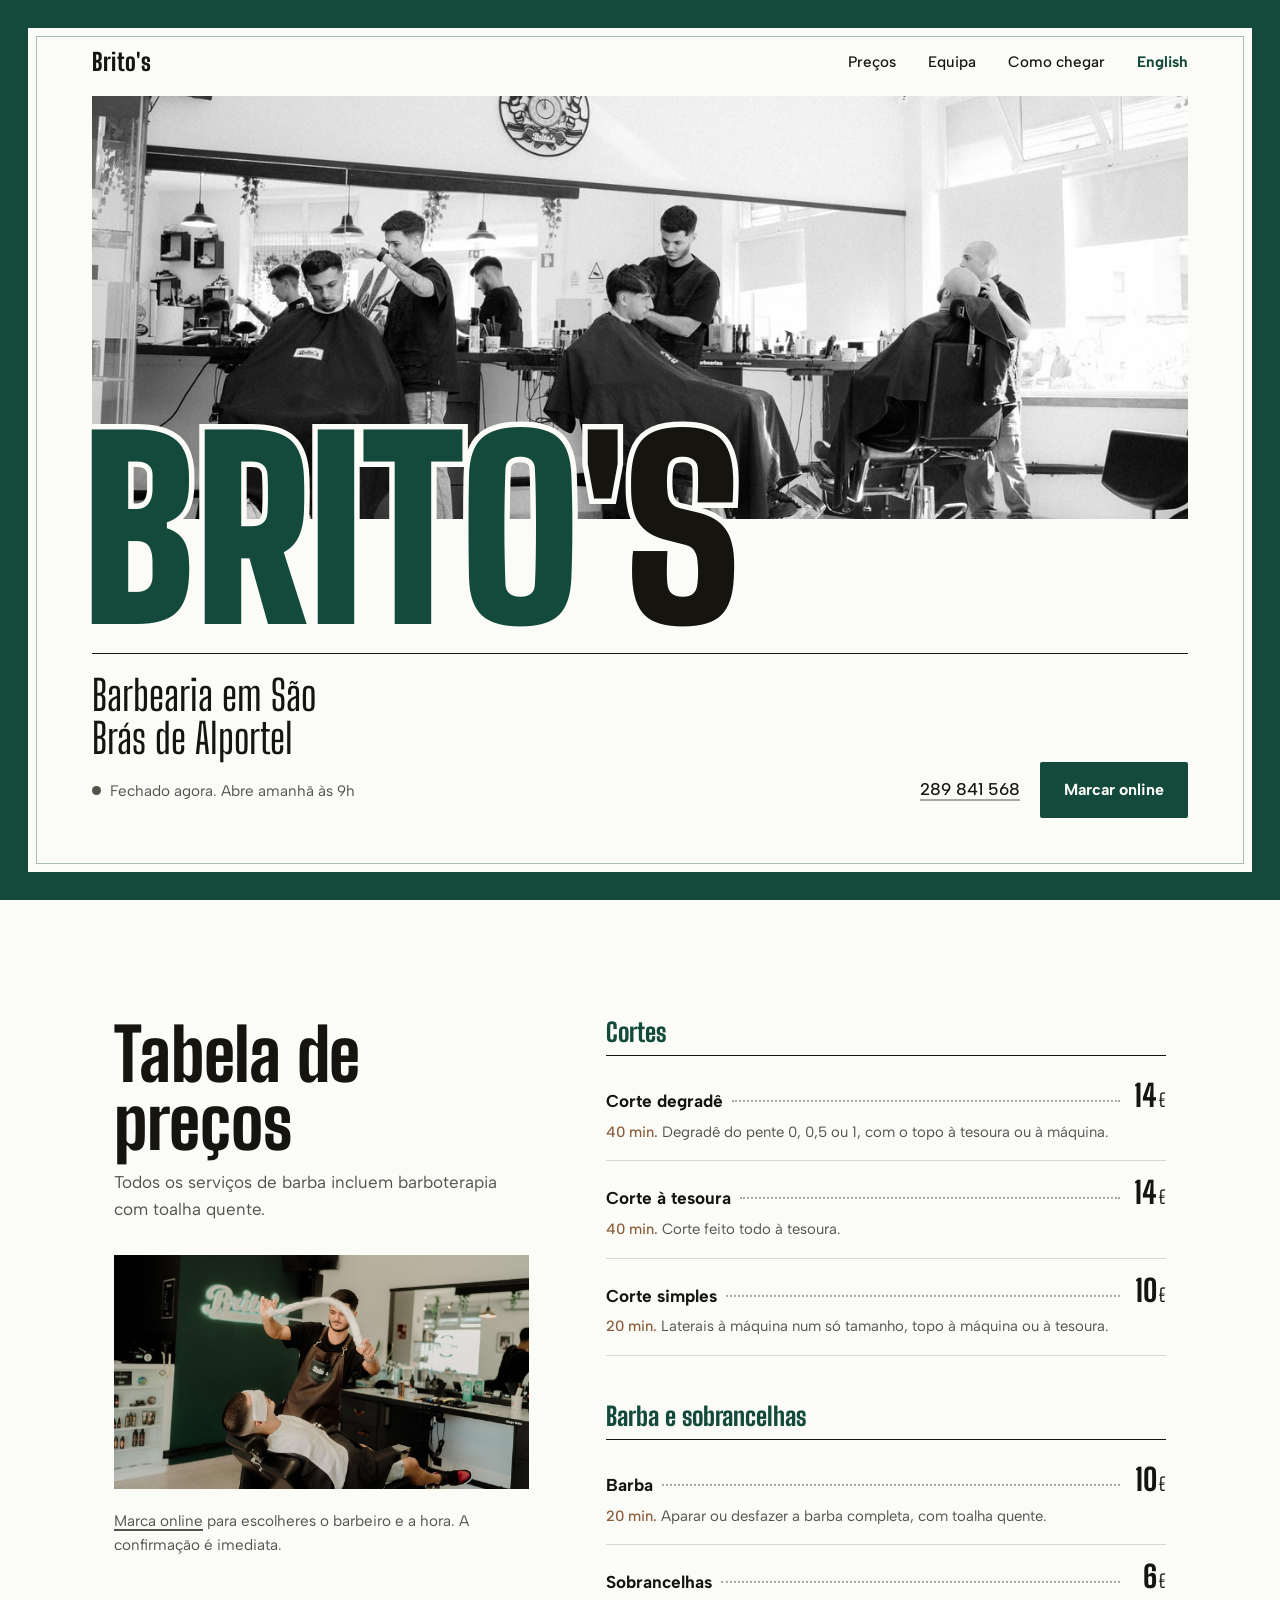
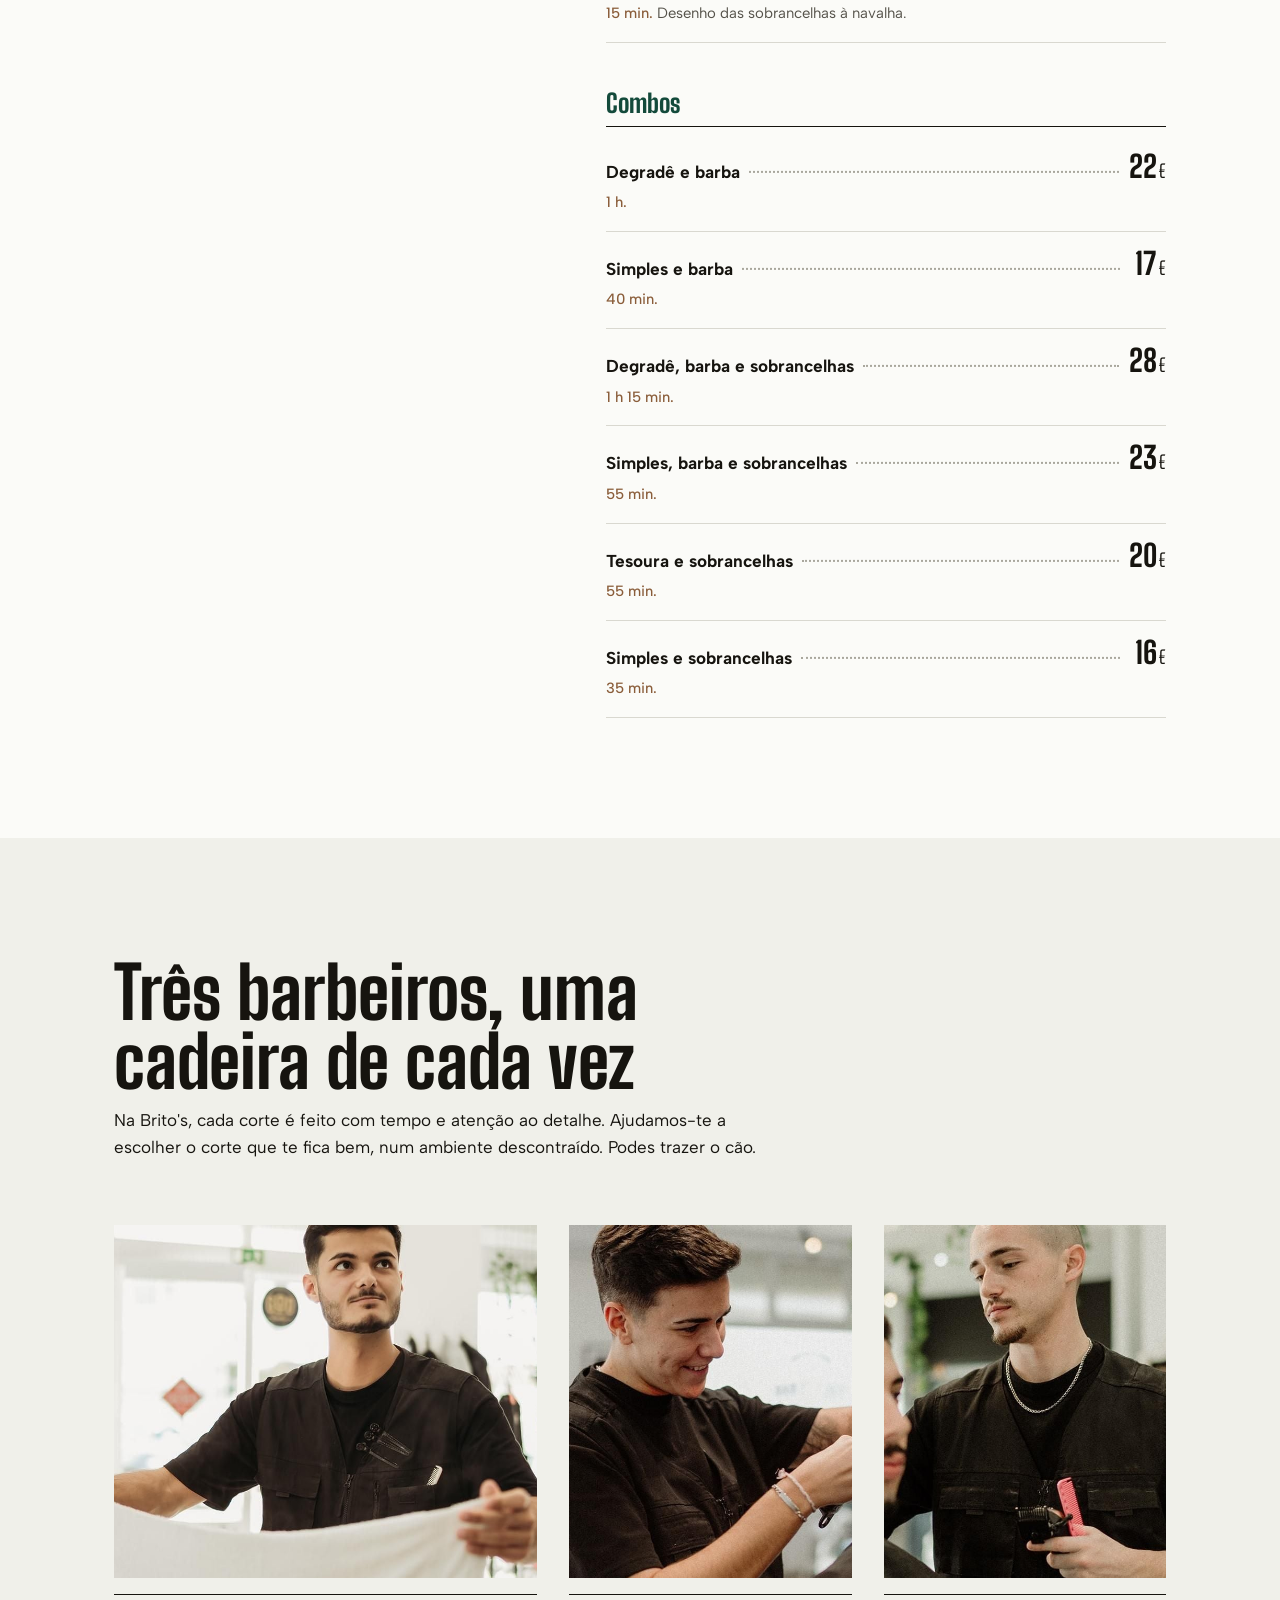
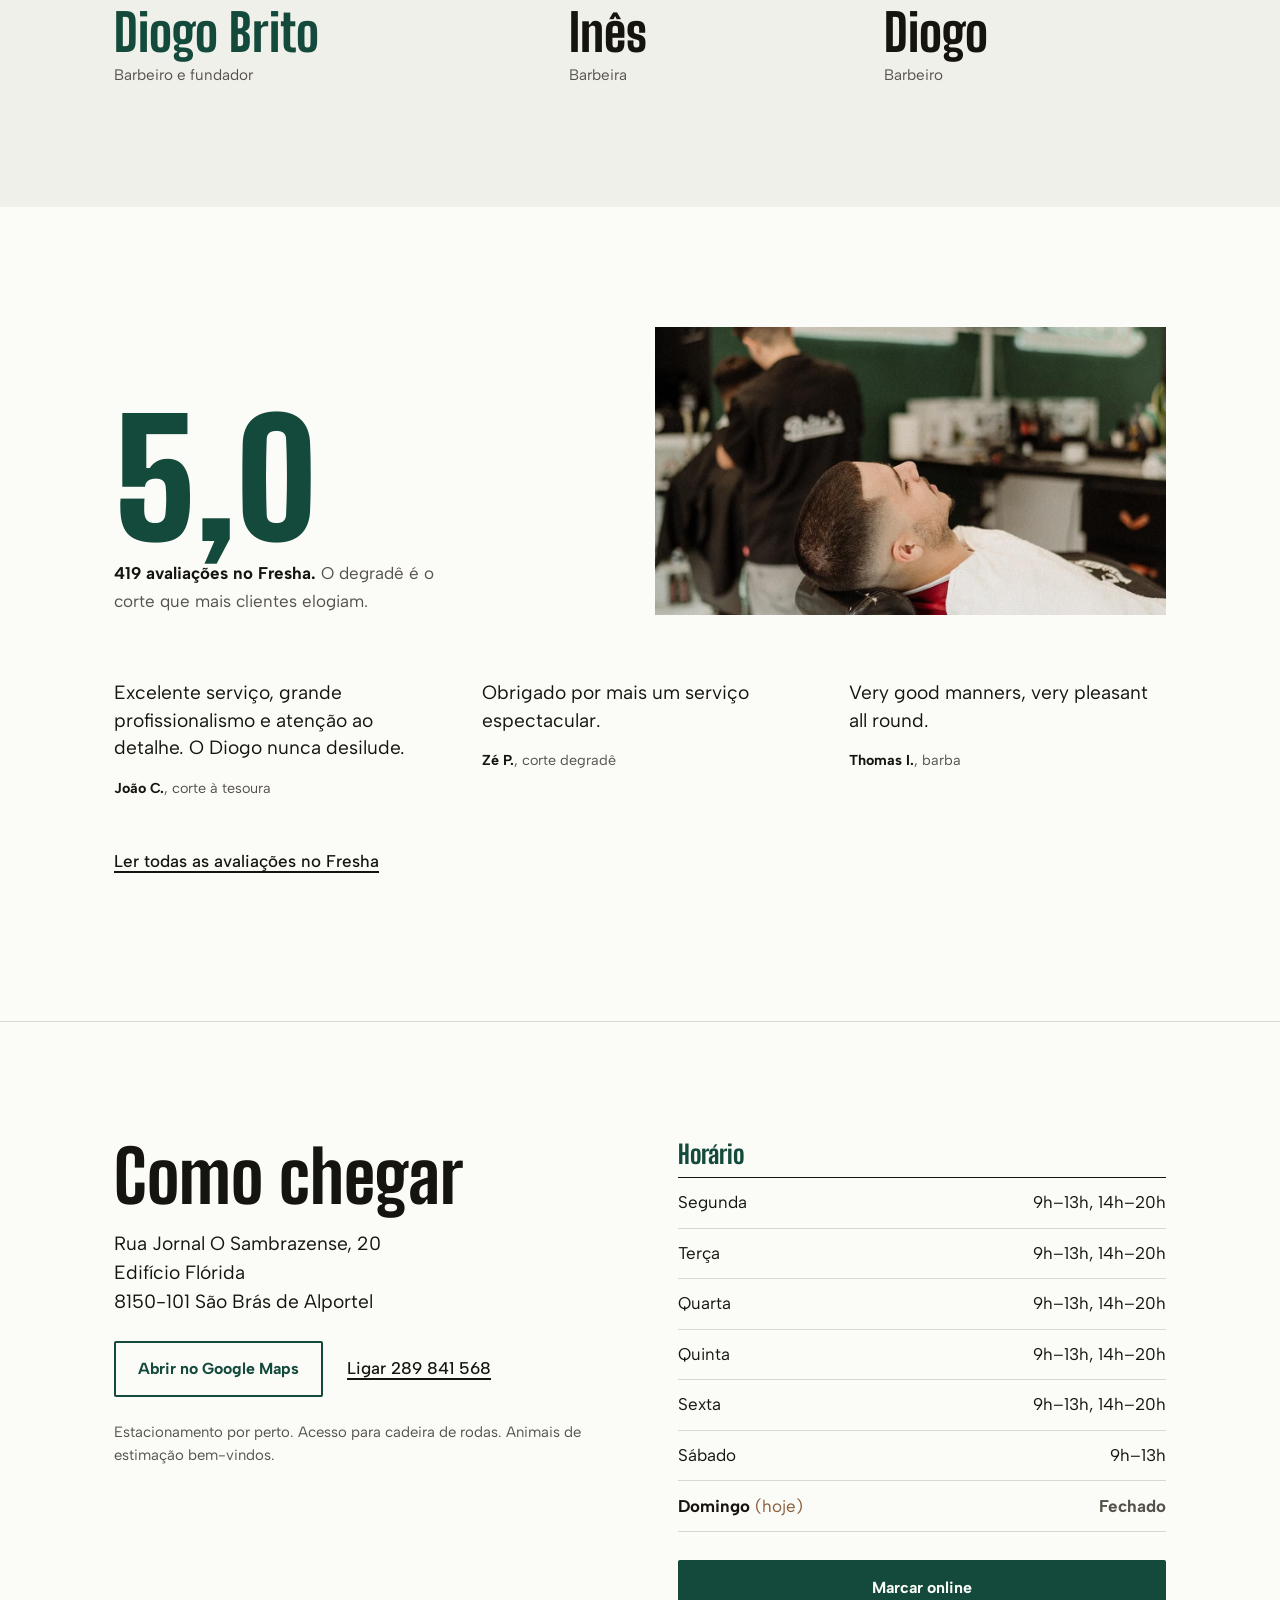
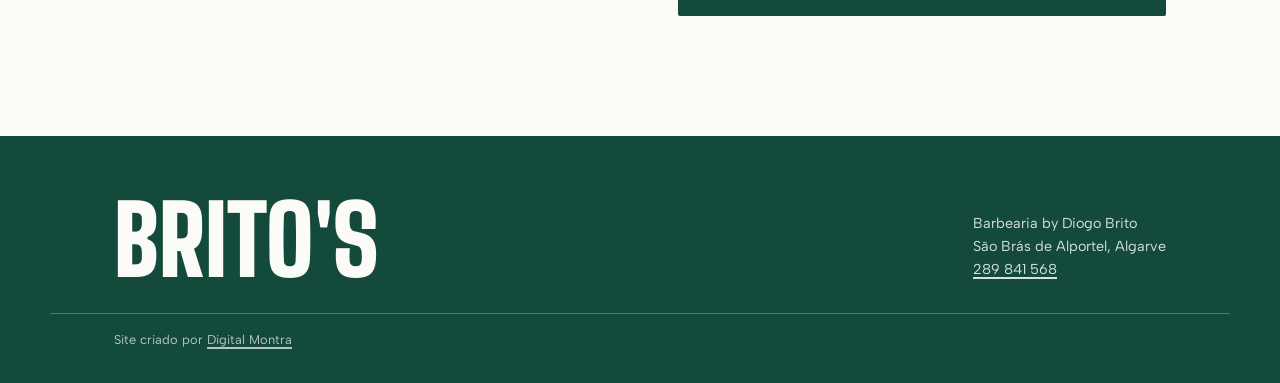
==== commit 644803b9: "textos en tu y product.md Co-Authored-By: Claude Opus 5.5 <noreply@anthropic.com>" ====
--- a/public/index.html
+++ b/public/index.html
@@ -43,7 +43,7 @@
     <div class="sub">
       <div>
         <p class="oficio">Barbearia em São Brás de Alportel</p>
-        <p class="estado" id="estado" aria-live="polite">Seg. a sex. 9h–20h, sáb. 9h–13h</p>
+        <p class="estado" id="estado" aria-live="polite">Seg. a sex. 9h–13h e 14h–20h. Sáb. 9h–13h.</p>
       </div>
       <div class="acoes">
         <a class="tel" href="tel:+351289841568">289 841 568</a>
@@ -61,7 +61,7 @@
         <p class="intro">Todos os serviços de barba incluem barboterapia com toalha quente.</p>
         <img class="foto" src="img/foto-2.jpg" width="1280" height="720" loading="lazy"
              alt="Barbeiro de avental de couro estende uma toalha quente sobre um cliente reclinado.">
-        <p class="nota">Marque online para escolher o barbeiro e a hora. A confirmação é imediata.</p>
+        <p class="nota"><a href="https://www.fresha.com/a/britos-barbearia-sao-bras-de-alportel-sao-bras-de-alportel-rua-jornal-o-sambrazense-u63k7c5z" target="_blank" rel="noopener">Marca online</a> para escolheres o barbeiro e a hora. A confirmação é imediata.</p>
       </div>
 
       <div>
@@ -94,7 +94,7 @@
         </div>
 
         <div class="grupo">
-          <h3>Juntos</h3>
+          <h3>Combos</h3>
           <div class="servico">
             <div class="linha"><span class="nome">Degradê e barba</span><span class="pontos"></span><span class="preco">22<small>€</small></span></div>
             <p class="det"><span class="min">1 h.</span></p>
@@ -127,7 +127,7 @@
   <section id="equipa" class="equipa">
     <div class="wrap sobre">
       <h2 class="titulo">Três barbeiros, uma cadeira de cada vez</h2>
-      <p>Na Brito's, cada corte é feito com tempo e atenção ao detalhe. Ajudamos a escolher o corte que lhe fica bem e terminamos a barba com toalha quente. O ambiente é descontraído. Pode trazer o cão.</p>
+      <p>Na Brito's, cada corte é feito com tempo e atenção ao detalhe. Ajudamos-te a escolher o corte que te fica bem, num ambiente descontraído. Podes trazer o cão.</p>
     </div>
     <ul class="wrap barbeiros">
       <li class="fundador">
--- a/public/estilo.css
+++ b/public/estilo.css
@@ -5,8 +5,9 @@
   --barra-escura: #0C3529;
   --tinta: #16140F;
   --tinta-suave: #55524A;
-  --cortica: #9A6B45;
+  --cortica: #8A5D3A;
   --linha: #D9D8D0;
+  --linha-forte: #A9A79D;
   --ok: #2F7A3E;
 
   --sign: "Big Shoulders Display", "Arial Narrow", sans-serif;
@@ -18,7 +19,6 @@
 }
 
 *, *::before, *::after { box-sizing: border-box; }
-html { scroll-behavior: smooth; }
 body {
   margin: 0;
   background: var(--cal);
@@ -26,8 +26,23 @@
   font: 400 1.0625rem/1.6 var(--text);
   -webkit-font-smoothing: antialiased;
 }
-a { color: inherit; }
+a {
+  color: inherit;
+  text-underline-offset: .22em;
+  text-decoration-thickness: 1.5px;
+}
+::selection { background: var(--barra); color: var(--cal); }
+html {
+  caret-color: var(--barra);
+  scrollbar-color: var(--linha-forte) var(--cal);
+}
+h1, h2, h3, .oficio { text-wrap: balance; }
+p, blockquote { text-wrap: pretty; }
 :focus-visible { outline: 3px solid var(--cortica); outline-offset: 3px; border-radius: 2px; }
+.rodape :focus-visible { outline-color: var(--cal); }
+@media (prefers-reduced-motion: no-preference) {
+  html { scroll-behavior: smooth; }
+}
 .wrap { max-width: var(--max); margin: 0 auto; padding: 0 var(--gutter); }
 .sr-only { position: absolute; width: 1px; height: 1px; overflow: hidden; clip: rect(0 0 0 0); white-space: nowrap; }
 
@@ -54,24 +69,31 @@
   align-items: center;
   justify-content: space-between;
   gap: 1rem;
-  padding: 1.25rem var(--gutter);
+  padding: .75rem var(--gutter);
   position: relative;
   z-index: 1;
 }
 .topo .marca {
+  display: inline-flex;
+  align-items: center;
+  min-height: 44px;
   font: 800 1.5rem/1 var(--sign);
   letter-spacing: .01em;
   text-decoration: none;
 }
 .topo nav { display: flex; gap: clamp(.9rem, 3vw, 2rem); }
 .topo nav a {
-  text-decoration: none;
+  display: inline-flex;
+  align-items: center;
+  min-height: 44px;
   font-weight: 500;
   font-size: .95rem;
-  padding: .25rem 0;
-  border-bottom: 1.5px solid transparent;
-}
-.topo nav a:hover { border-color: var(--tinta); }
+  text-decoration: underline transparent;
+  text-decoration-thickness: 1.5px;
+  text-underline-offset: .4em;
+  transition: text-decoration-color .15s;
+}
+.topo nav a:hover { text-decoration-color: currentColor; }
 .topo nav a.idioma { color: var(--barra); font-weight: 700; }
 
 /* the shop window: the real interior seen through the painted frame */
@@ -136,17 +158,25 @@
   font-weight: 700;
   font-size: 1rem;
   border-radius: 2px;
-  transition: background .15s;
+  transition: background-color .15s, color .15s, transform .1s;
 }
 .btn:hover { background: var(--barra-escura); }
+.btn:active { transform: translateY(1px); }
 .btn-sec {
   background: transparent;
   color: var(--barra);
   box-shadow: inset 0 0 0 2px var(--barra);
 }
 .btn-sec:hover { background: var(--barra); color: var(--cal); }
-.tel { font-weight: 500; text-decoration: none; border-bottom: 1.5px solid var(--linha); padding-bottom: 2px; }
-.tel:hover { border-color: var(--tinta); }
+.btn-sec:active { background: var(--barra-escura); }
+.tel {
+  display: inline-flex;
+  align-items: center;
+  min-height: 44px;
+  font-weight: 500;
+  text-decoration-color: var(--linha-forte);
+}
+.tel:hover { text-decoration-color: currentColor; }
 
 .estado {
   display: inline-flex;
@@ -181,9 +211,7 @@
 }
 .tabela-grid .cabeca { position: sticky; top: 2rem; }
 .nota {
-  margin-top: 2rem;
-  padding-left: 1rem;
-  border-left: 3px solid var(--cortica);
+  margin-top: 1.25rem;
   font-size: .95rem;
   color: var(--tinta-suave);
   max-width: 40ch;
@@ -206,7 +234,7 @@
 .servico .pontos {
   flex: 1;
   min-width: 1.5rem;
-  border-bottom: 2px dotted #A9A79D;
+  border-bottom: 2px dotted var(--linha-forte);
   transform: translateY(-.3em);
 }
 .servico .preco {
@@ -301,7 +329,7 @@
 .citacoes footer { font-size: .9rem; color: var(--tinta-suave); }
 .citacoes footer b { color: var(--tinta); font-weight: 700; }
 .mais { margin-top: 2.5rem; }
-.mais a { font-weight: 500; }
+.mais a { display: inline-flex; align-items: center; min-height: 44px; font-weight: 500; }
 
 /* ---------- Visitar ---------- */
 .visitar { border-top: 1.5px solid var(--linha); }
@@ -312,7 +340,12 @@
 }
 address { font-style: normal; font-size: 1.2rem; line-height: 1.5; margin: 1.25rem 0 1.5rem; }
 .links-visita { display: flex; flex-wrap: wrap; gap: .75rem 1.5rem; align-items: center; }
-.links-visita a:not(.btn) { font-weight: 500; }
+.links-visita a:not(.btn) {
+  display: inline-flex;
+  align-items: center;
+  min-height: 44px;
+  font-weight: 500;
+}
 .horario { width: 100%; border-collapse: collapse; font-variant-numeric: tabular-nums; }
 .horario caption { text-align: left; font: 800 1.6rem/1 var(--sign); color: var(--barra); padding-bottom: .6rem; border-bottom: 1.5px solid var(--tinta); }
 .horario th, .horario td { padding: .7rem 0; border-bottom: 1px solid var(--linha); text-align: left; font-weight: 400; }
@@ -348,9 +381,7 @@
 /* ---------- Entrada: a barra é pintada ---------- */
 @media (prefers-reduced-motion: no-preference) {
   .fachada { animation: pintar .9s cubic-bezier(.6,0,.2,1) both; }
-  .letreiro h1 { animation: surgir .8s .35s cubic-bezier(.2,.7,.2,1) both; }
   @keyframes pintar { from { border-color: var(--cal); } to { border-color: var(--barra); } }
-  @keyframes surgir { from { opacity: 0; transform: translateY(.08em); } to { opacity: 1; transform: none; } }
 }
 
 /* ---------- Responsivo ---------- */
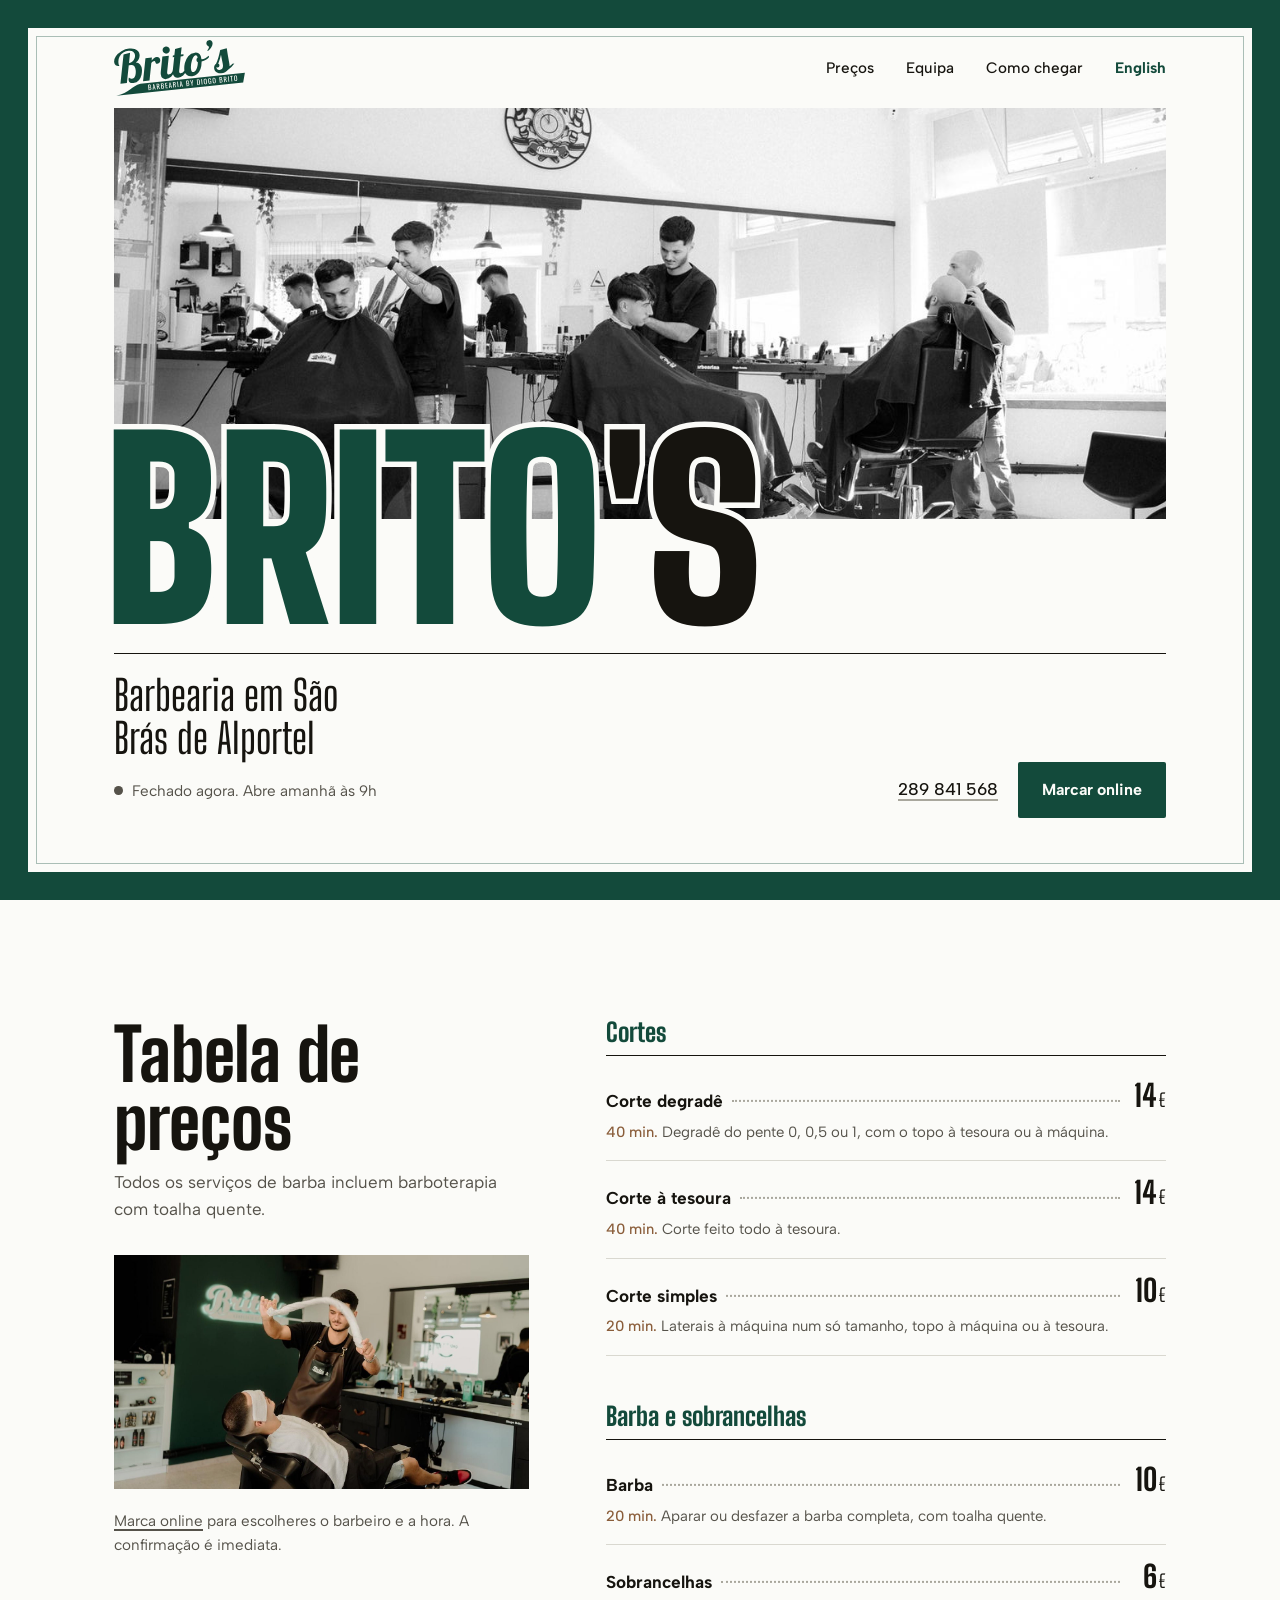
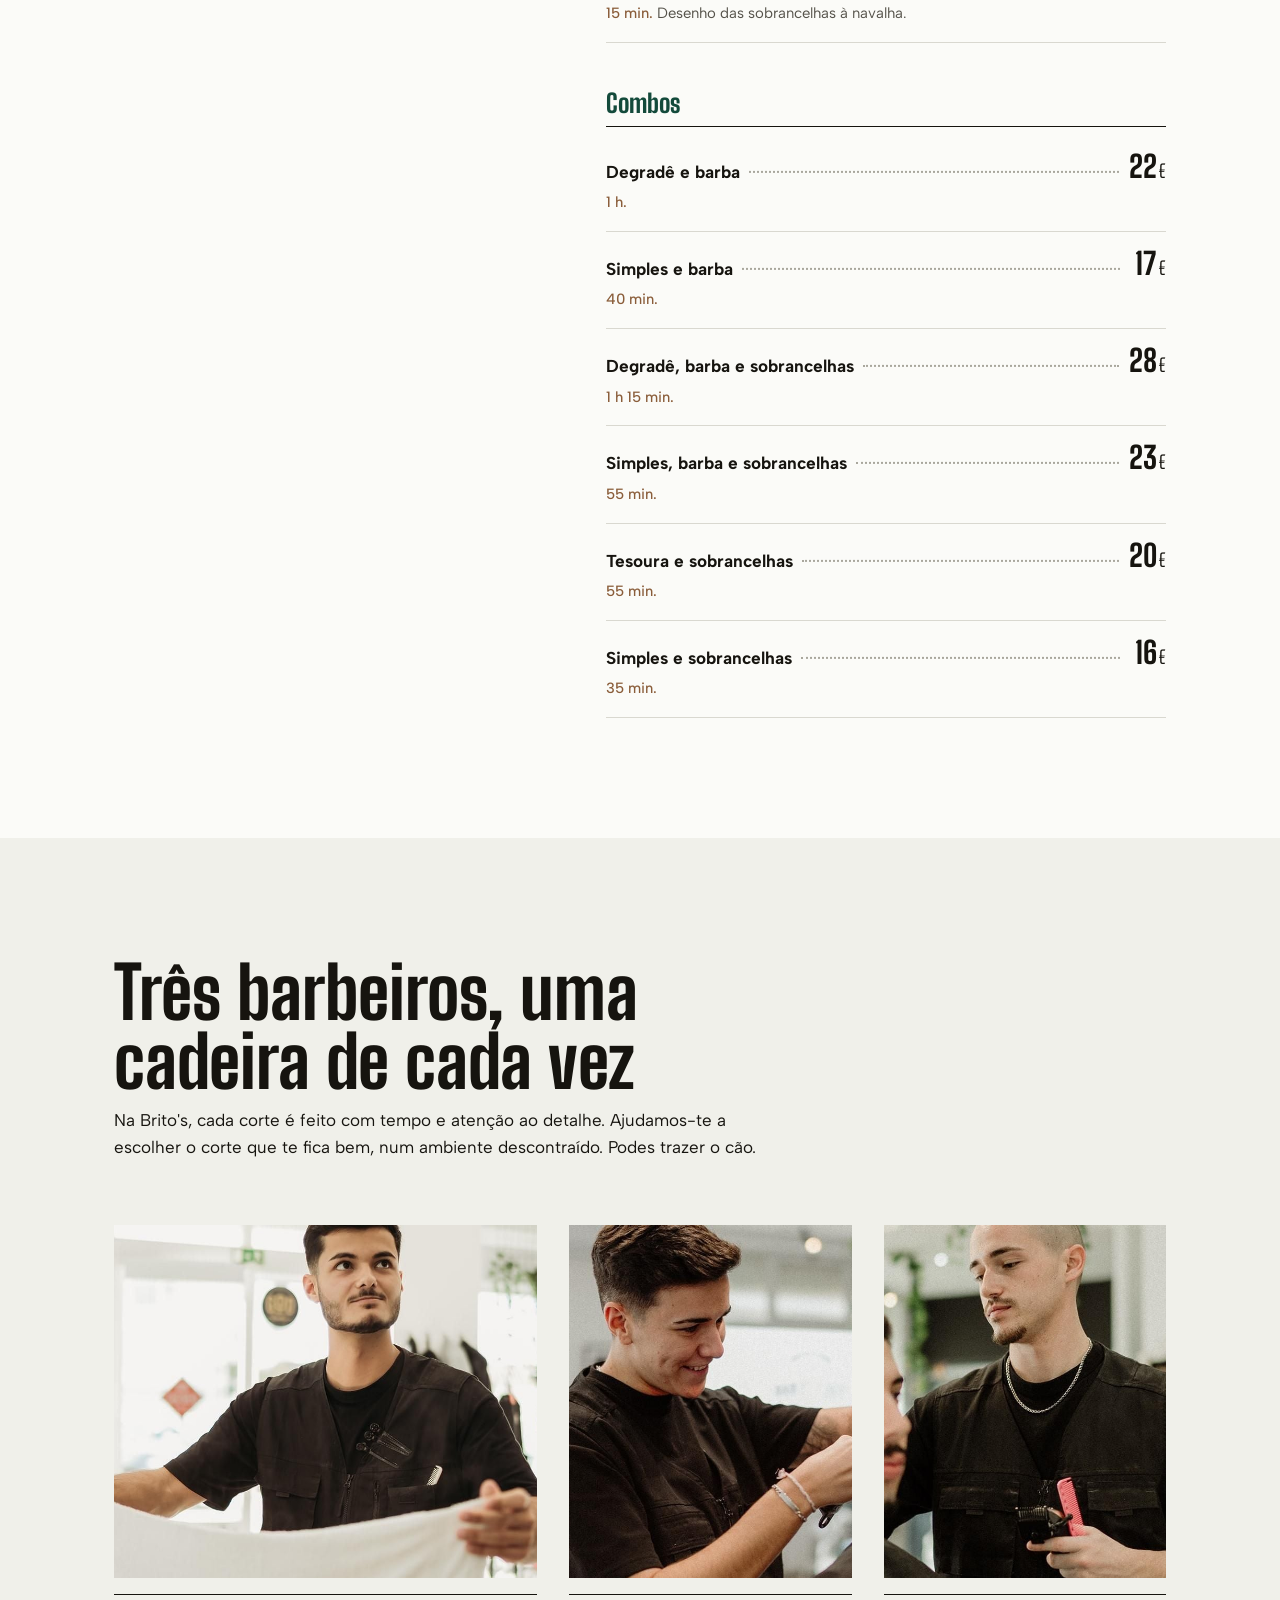
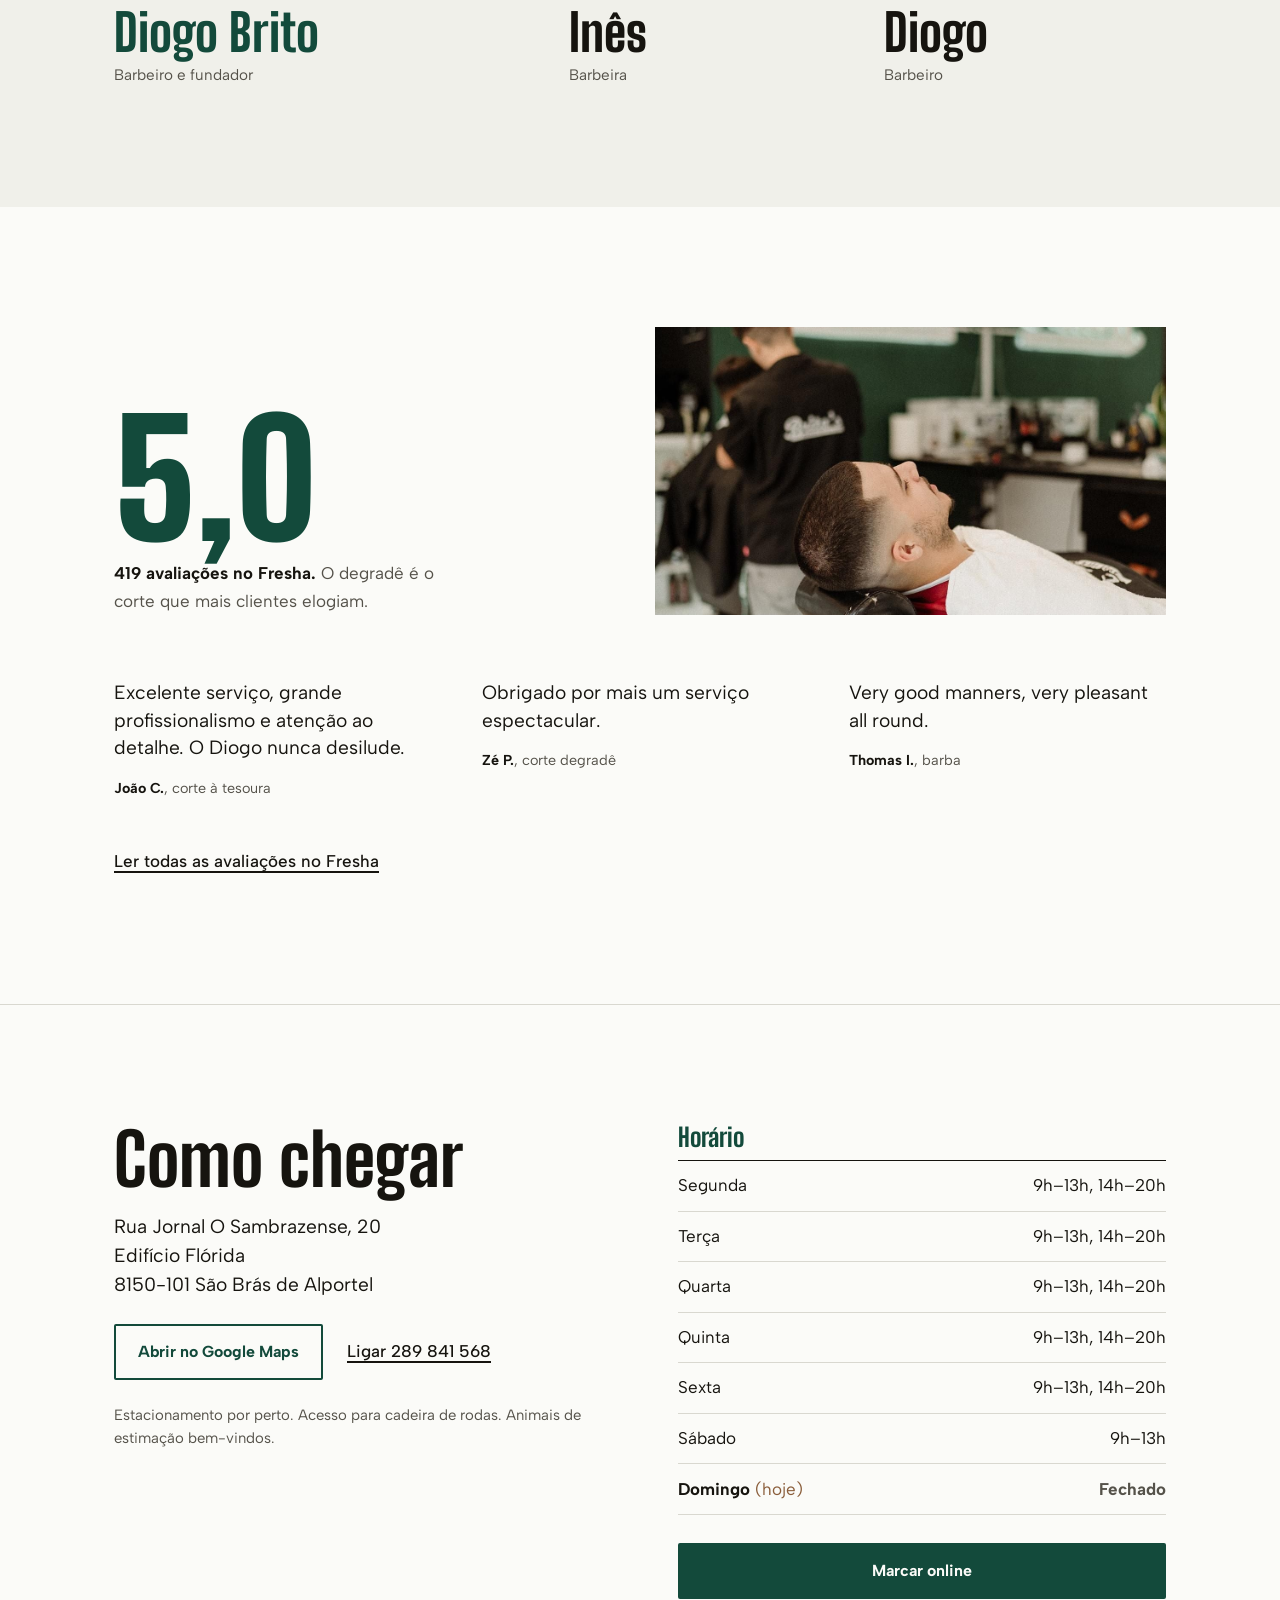
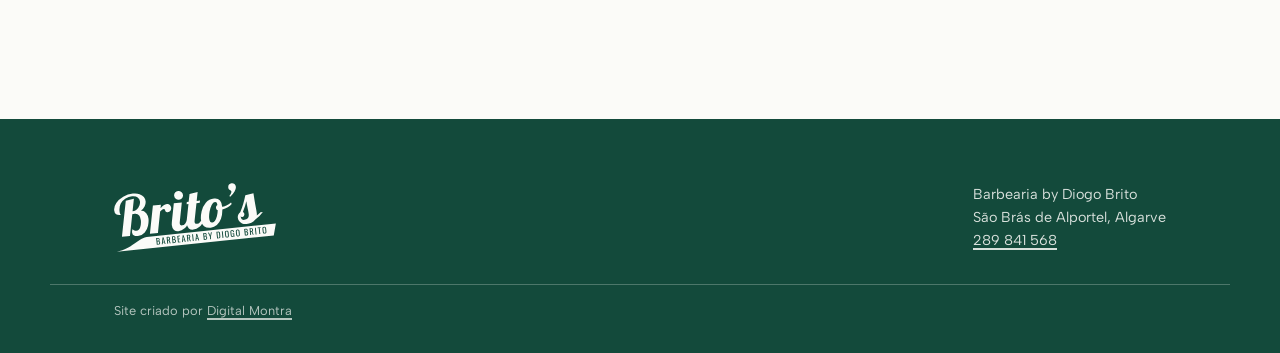
==== commit ace1c38f: "copi verificado Co-Authored-By: Claude Opus 5.5 <noreply@anthropic.com>" ====
--- a/public/index.html
+++ b/public/index.html
@@ -24,11 +24,11 @@
 
 <header class="fachada">
   <div class="topo">
-    <a class="marca" href="#">Brito's</a>
+    <a class="marca" href="#"><img src="img/logo-verde.svg" width="124" height="53" alt="Brito's, Barbearia by Diogo Brito"></a>
     <nav aria-label="Principal">
       <a href="#precos">Preços</a>
       <a href="#equipa" class="opc">Equipa</a>
-      <a href="#visitar">Como chegar</a>
+      <a href="#visitar" class="opc-xs">Como chegar</a>
       <a href="en/" class="idioma" hreflang="en" lang="en">English</a>
     </nav>
   </div>
@@ -214,7 +214,7 @@
 
 <footer class="rodape">
   <div class="wrap">
-    <span class="marca">Brito's</span>
+    <img class="marca" src="img/logo-branco.svg" width="325" height="139" alt="Brito's, Barbearia by Diogo Brito" loading="lazy">
     <p>Barbearia by Diogo Brito<br>São Brás de Alportel, Algarve<br><a href="tel:+351289841568">289 841 568</a></p>
   </div>
   <div class="wrap credito">
--- a/public/estilo.css
+++ b/public/estilo.css
@@ -64,6 +64,12 @@
   pointer-events: none;
   opacity: .35;
 }
+/* Inside the full-width frame, hero content uses the same column as .wrap */
+.topo, .letreiro {
+  width: 100%;
+  max-width: var(--max);
+  margin-inline: auto;
+}
 .topo {
   display: flex;
   align-items: center;
@@ -77,12 +83,12 @@
   display: inline-flex;
   align-items: center;
   min-height: 44px;
-  font: 800 1.5rem/1 var(--sign);
-  letter-spacing: .01em;
   text-decoration: none;
 }
+.topo .marca img { display: block; width: auto; height: clamp(44px, 6vw, 56px); }
 .topo nav { display: flex; gap: clamp(.9rem, 3vw, 2rem); }
 .topo nav a {
+  white-space: nowrap;
   display: inline-flex;
   align-items: center;
   min-height: 44px;
@@ -101,7 +107,9 @@
   position: relative;
   flex: 1;
   min-height: 34svh;
-  margin: 0 var(--gutter);
+  width: calc(100% - 2 * var(--gutter));
+  max-width: calc(var(--max) - 2 * var(--gutter));
+  margin-inline: auto;
   overflow: hidden;
   background: var(--cal-sombra);
 }
@@ -328,7 +336,7 @@
 }
 .citacoes footer { font-size: .9rem; color: var(--tinta-suave); }
 .citacoes footer b { color: var(--tinta); font-weight: 700; }
-.mais { margin-top: 2.5rem; }
+.mais { margin: 2.5rem 0 0; }
 .mais a { display: inline-flex; align-items: center; min-height: 44px; font-weight: 500; }
 
 /* ---------- Visitar ---------- */
@@ -368,8 +376,10 @@
   padding: clamp(2.5rem, 6vw, 4rem) 0 2rem;
 }
 .rodape .wrap { display: flex; flex-wrap: wrap; justify-content: space-between; align-items: flex-end; gap: 1.5rem; }
-.rodape .marca { font: 900 clamp(3rem, 9vw, 6rem)/.85 var(--sign); text-transform: uppercase; }
-.rodape p { margin: 0; font-size: .9rem; opacity: .85; }
+/* The logo is exactly as tall as the three lines of shop details beside it */
+.rodape { --rodape-fs: .9rem; --rodape-lh: 1.6; }
+.rodape .marca { display: block; width: auto; height: calc(3 * var(--rodape-fs) * var(--rodape-lh)); }
+.rodape p { margin: 0; font-size: var(--rodape-fs); line-height: var(--rodape-lh); opacity: .85; }
 .rodape a { color: var(--cal); }
 .rodape .credito {
   margin-top: 2rem;
@@ -400,3 +410,6 @@
   .fachada::after { inset: 5px; }
   .btn { width: 100%; justify-content: center; }
 }
+@media (max-width: 420px) {
+  .topo nav a.opc-xs { display: none; }
+}
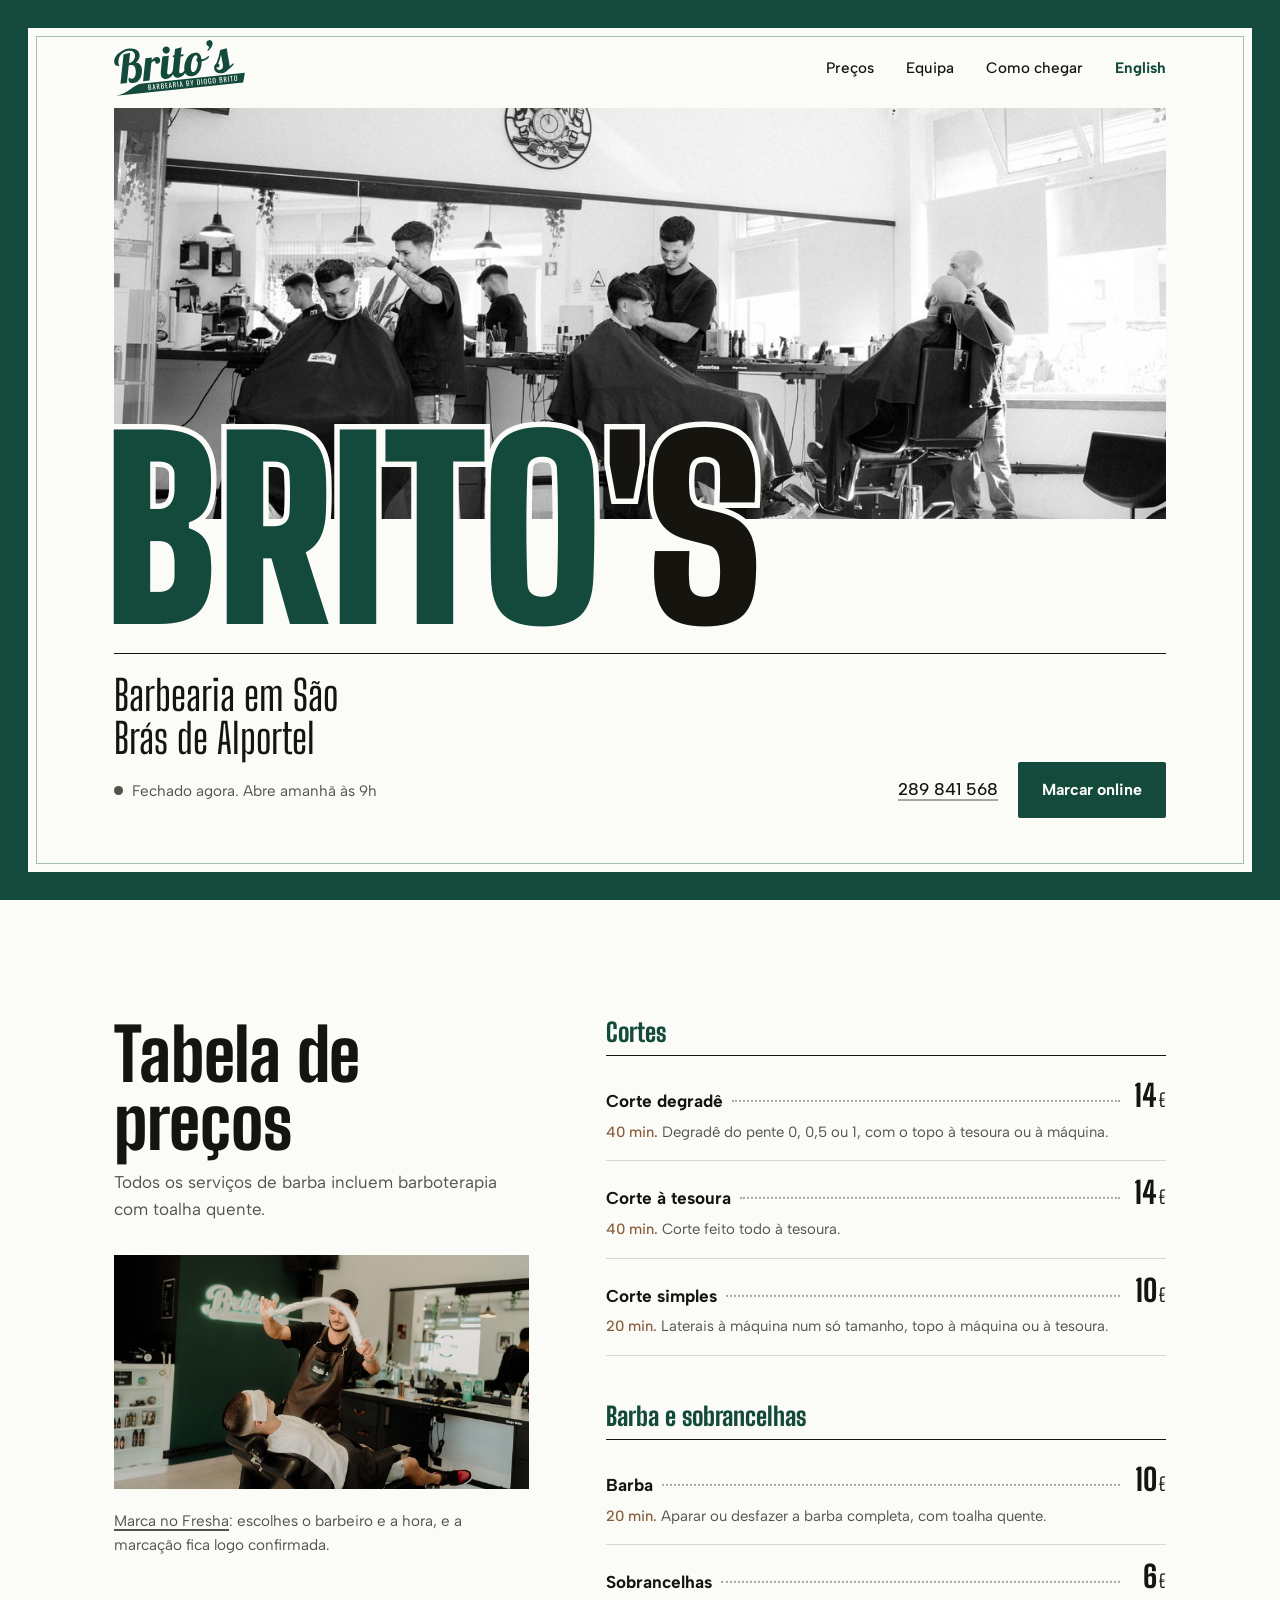
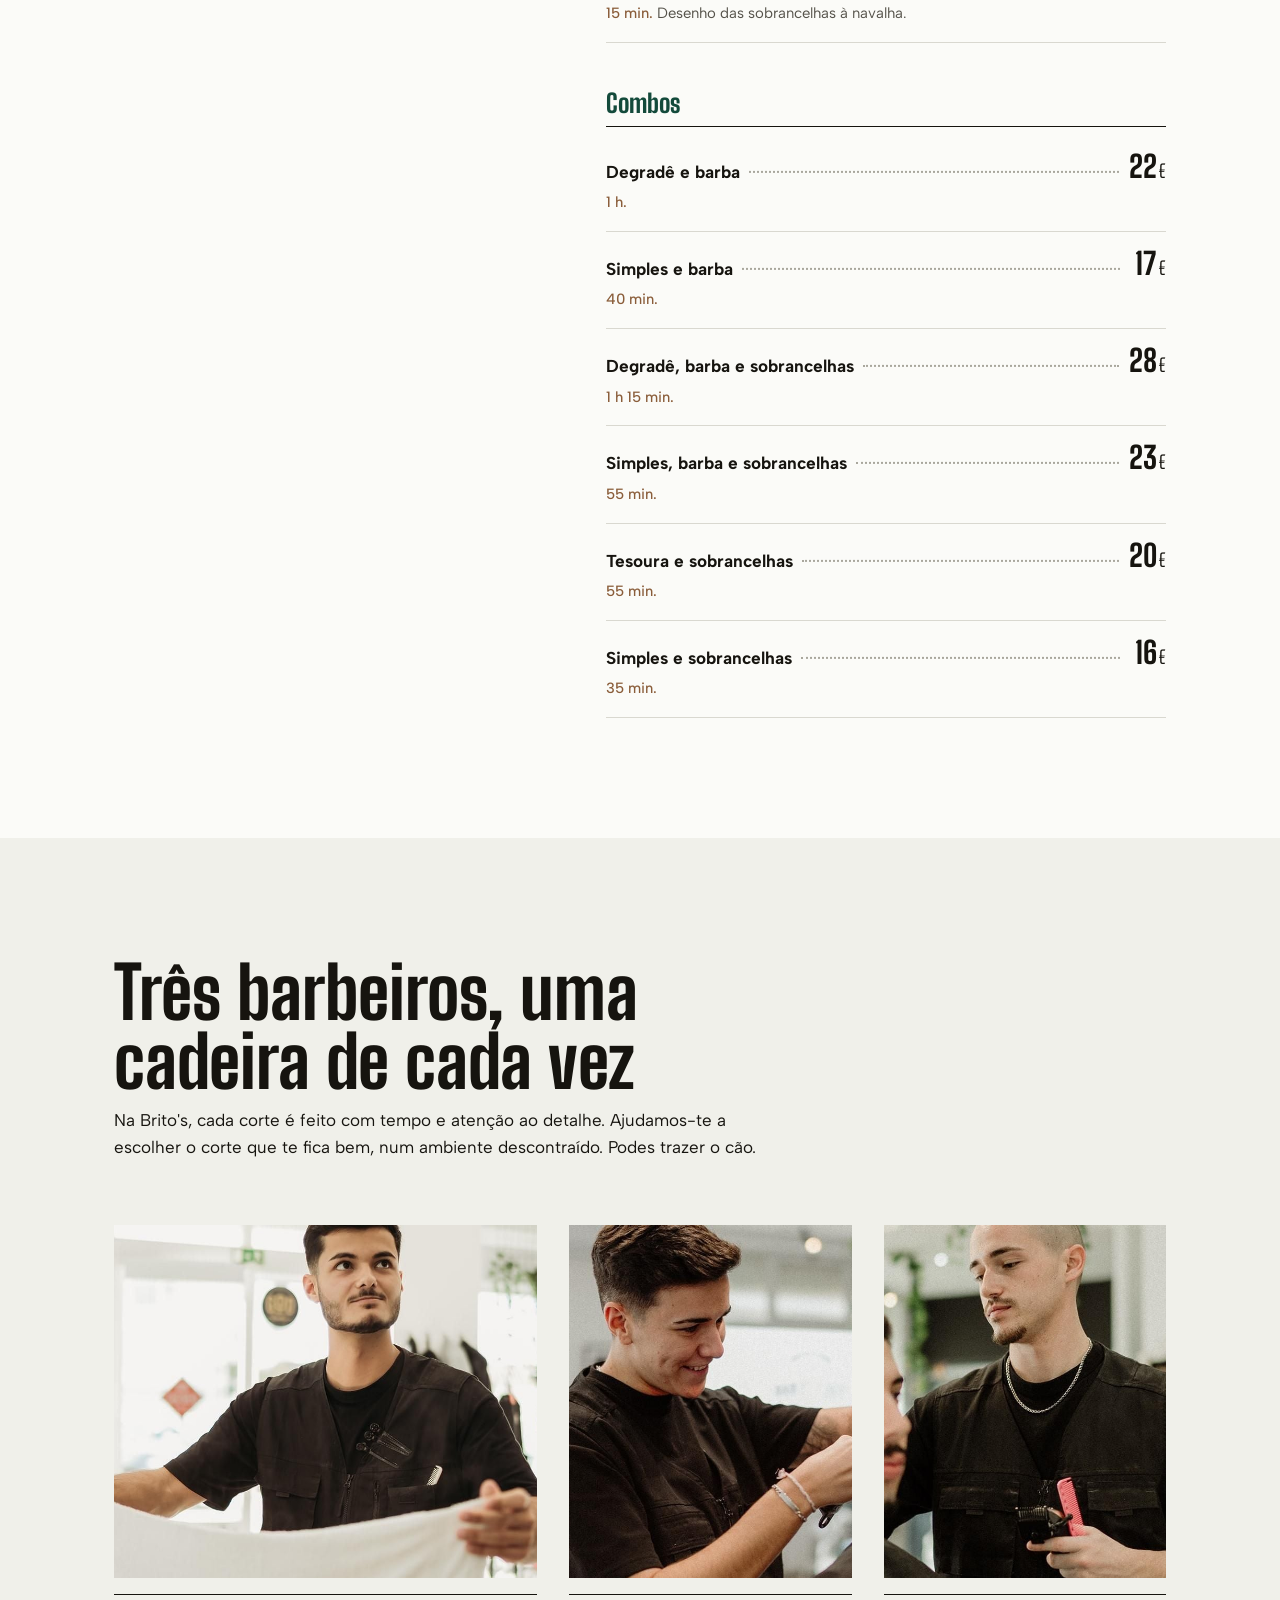
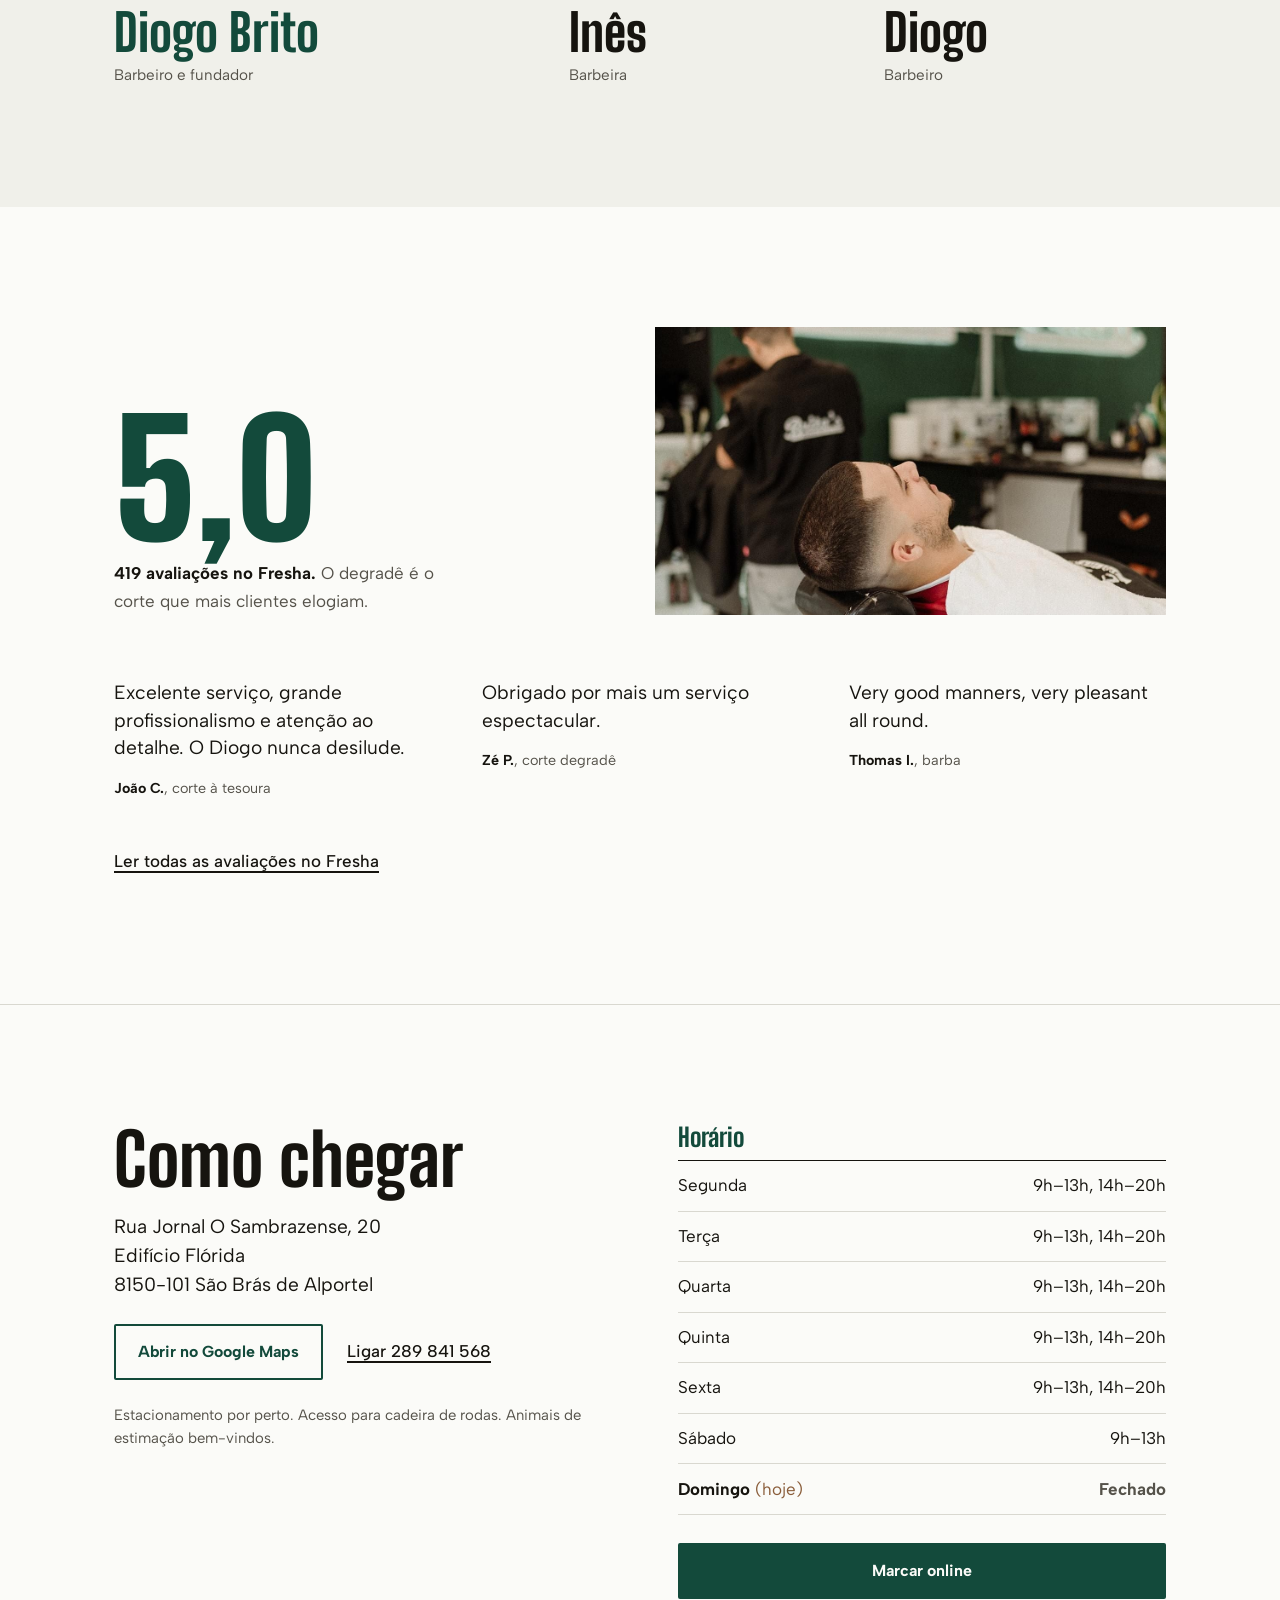
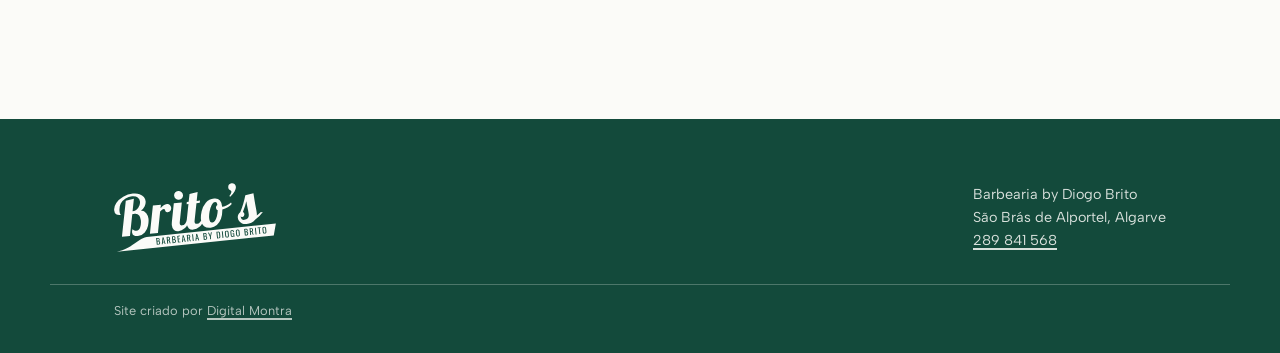
==== commit df299d0c: "mejoras de contexto aplicadas Co-Authored-By: Claude Opus 5.5 <noreply@anthropic.com>" ====
--- a/public/index.html
+++ b/public/index.html
@@ -47,7 +47,7 @@
       </div>
       <div class="acoes">
         <a class="tel" href="tel:+351289841568">289 841 568</a>
-        <a class="btn" href="https://www.fresha.com/a/britos-barbearia-sao-bras-de-alportel-sao-bras-de-alportel-rua-jornal-o-sambrazense-u63k7c5z" target="_blank" rel="noopener">Marcar online</a>
+        <a class="btn" href="https://www.fresha.com/a/britos-barbearia-sao-bras-de-alportel-sao-bras-de-alportel-rua-jornal-o-sambrazense-u63k7c5z" target="_blank" rel="noopener">Marcar online<span class="sr-only"> (abre noutra janela)</span></a>
       </div>
     </div>
   </div>
@@ -61,7 +61,7 @@
         <p class="intro">Todos os serviços de barba incluem barboterapia com toalha quente.</p>
         <img class="foto" src="img/foto-2.jpg" width="1280" height="720" loading="lazy"
              alt="Barbeiro de avental de couro estende uma toalha quente sobre um cliente reclinado.">
-        <p class="nota"><a href="https://www.fresha.com/a/britos-barbearia-sao-bras-de-alportel-sao-bras-de-alportel-rua-jornal-o-sambrazense-u63k7c5z" target="_blank" rel="noopener">Marca online</a> para escolheres o barbeiro e a hora. A confirmação é imediata.</p>
+        <p class="nota"><a href="https://www.fresha.com/a/britos-barbearia-sao-bras-de-alportel-sao-bras-de-alportel-rua-jornal-o-sambrazense-u63k7c5z" target="_blank" rel="noopener">Marca no Fresha<span class="sr-only"> (abre noutra janela)</span></a>: escolhes o barbeiro e a hora, e a marcação fica logo confirmada.</p>
       </div>
 
       <div>
@@ -173,7 +173,7 @@
           <footer><b>Thomas I.</b>, barba</footer>
         </blockquote></li>
       </ul>
-      <p class="mais"><a href="https://www.fresha.com/a/britos-barbearia-sao-bras-de-alportel-sao-bras-de-alportel-rua-jornal-o-sambrazense-u63k7c5z" target="_blank" rel="noopener">Ler todas as avaliações no Fresha</a></p>
+      <p class="mais"><a href="https://www.fresha.com/a/britos-barbearia-sao-bras-de-alportel-sao-bras-de-alportel-rua-jornal-o-sambrazense-u63k7c5z" target="_blank" rel="noopener">Ler todas as avaliações no Fresha<span class="sr-only"> (abre noutra janela)</span></a></p>
     </div>
   </section>
 
@@ -187,7 +187,7 @@
           8150-101 São Brás de Alportel
         </address>
         <div class="links-visita">
-          <a class="btn btn-sec" href="https://maps.app.goo.gl/cMUVT2u6RegQSmqG8" target="_blank" rel="noopener">Abrir no Google Maps</a>
+          <a class="btn btn-sec" href="https://maps.app.goo.gl/cMUVT2u6RegQSmqG8" target="_blank" rel="noopener">Abrir no Google Maps<span class="sr-only"> (abre noutra janela)</span></a>
           <a href="tel:+351289841568">Ligar 289 841 568</a>
         </div>
         <p class="extras">Estacionamento por perto. Acesso para cadeira de rodas. Animais de estimação bem-vindos.</p>
@@ -206,7 +206,7 @@
             <tr data-d="0"><th scope="row">Domingo</th><td class="fechado">Fechado</td></tr>
           </tbody>
         </table>
-        <a class="btn reservar-fim" href="https://www.fresha.com/a/britos-barbearia-sao-bras-de-alportel-sao-bras-de-alportel-rua-jornal-o-sambrazense-u63k7c5z" target="_blank" rel="noopener">Marcar online</a>
+        <a class="btn reservar-fim" href="https://www.fresha.com/a/britos-barbearia-sao-bras-de-alportel-sao-bras-de-alportel-rua-jornal-o-sambrazense-u63k7c5z" target="_blank" rel="noopener">Marcar online<span class="sr-only"> (abre noutra janela)</span></a>
       </div>
     </div>
   </section>
@@ -214,11 +214,11 @@
 
 <footer class="rodape">
   <div class="wrap">
-    <img class="marca" src="img/logo-branco.svg" width="325" height="139" alt="Brito's, Barbearia by Diogo Brito" loading="lazy">
+    <img class="marca" src="img/logo-branco.svg" width="325" height="139" alt="Brito's" loading="lazy">
     <p>Barbearia by Diogo Brito<br>São Brás de Alportel, Algarve<br><a href="tel:+351289841568">289 841 568</a></p>
   </div>
   <div class="wrap credito">
-    <p>Site criado por <a href="https://digitalmontra.pt/" target="_blank" rel="noopener">Digital Montra</a></p>
+    <p>Site criado por <a href="https://digitalmontra.pt/" target="_blank" rel="noopener">Digital Montra<span class="sr-only"> (abre noutra janela)</span></a></p>
   </div>
 </footer>
 
--- a/public/estilo.css
+++ b/public/estilo.css
@@ -333,6 +333,12 @@
   margin: 0 0 .9rem;
   font-size: 1.2rem;
   line-height: 1.45;
+}
+.citacoes .traducao {
+  margin-top: -.4rem;
+  font-size: 1rem;
+  font-style: italic;
+  color: var(--tinta-suave);
 }
 .citacoes footer { font-size: .9rem; color: var(--tinta-suave); }
 .citacoes footer b { color: var(--tinta); font-weight: 700; }
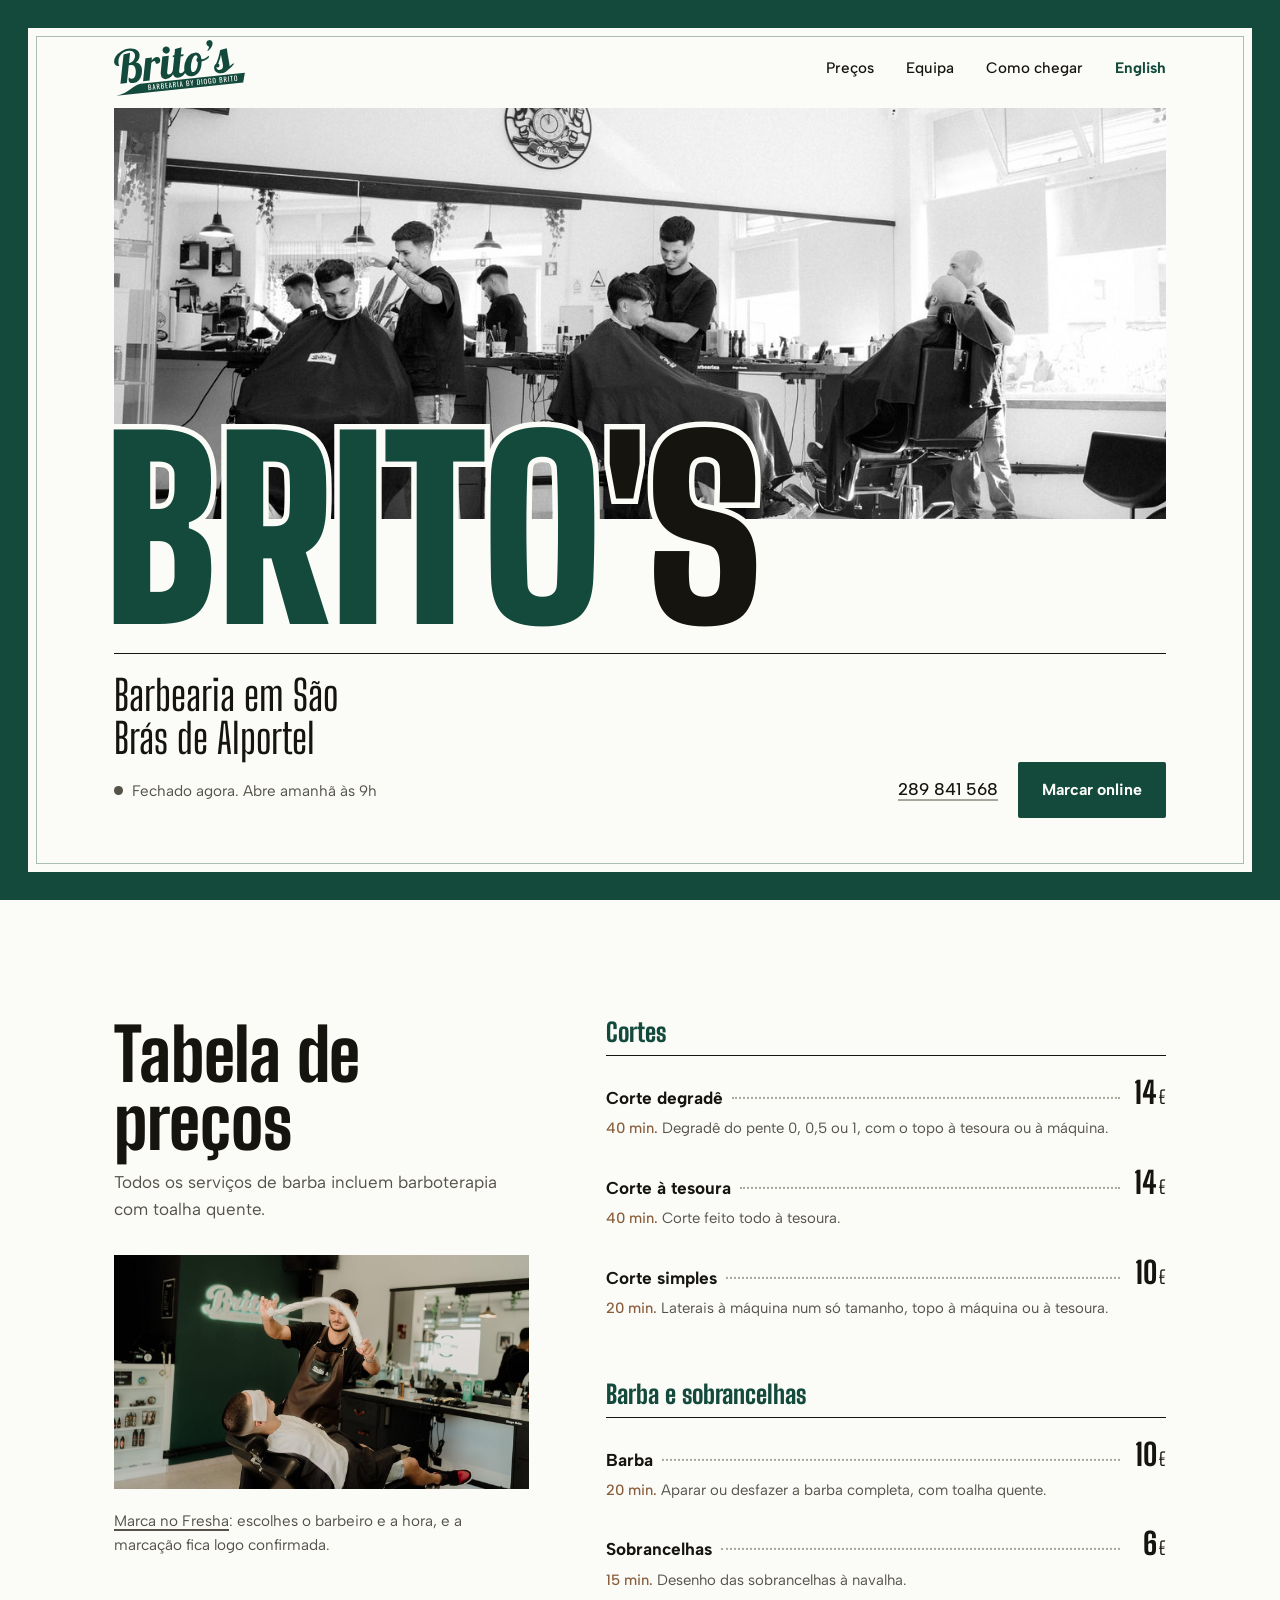
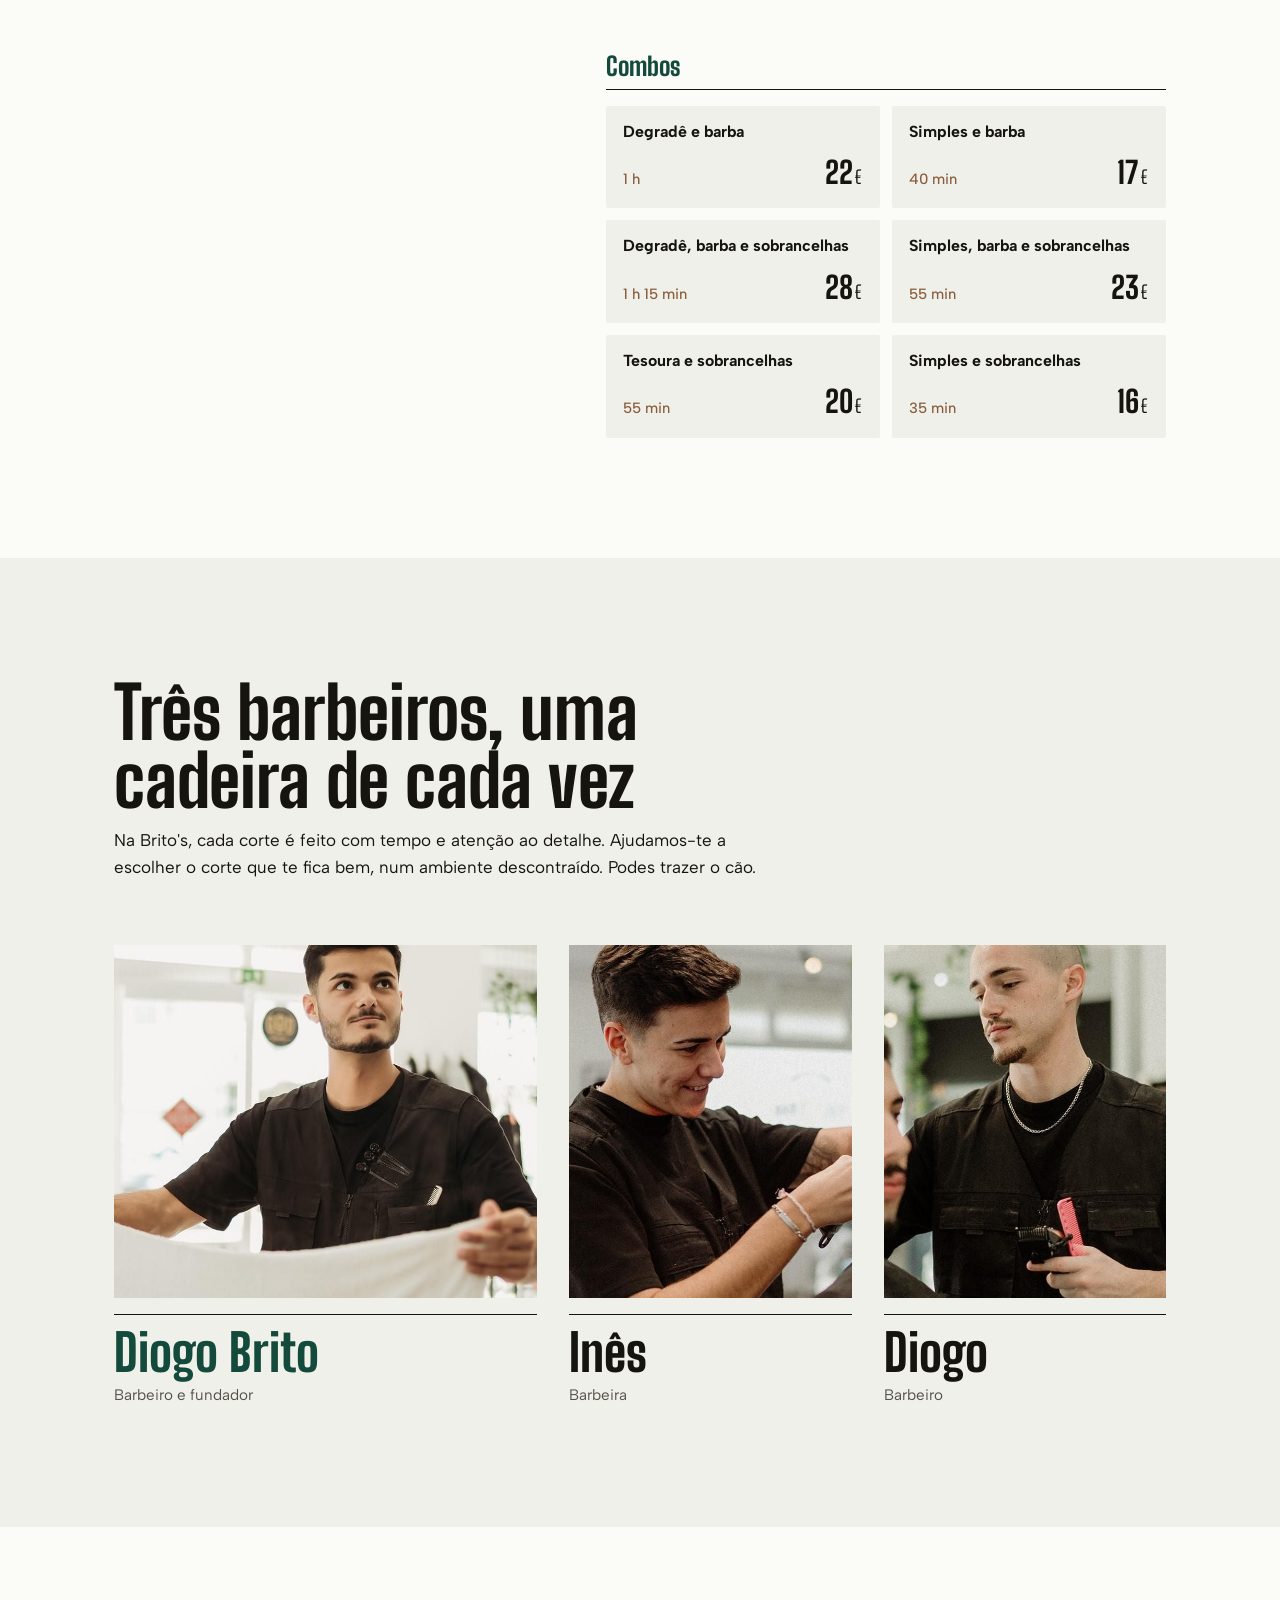
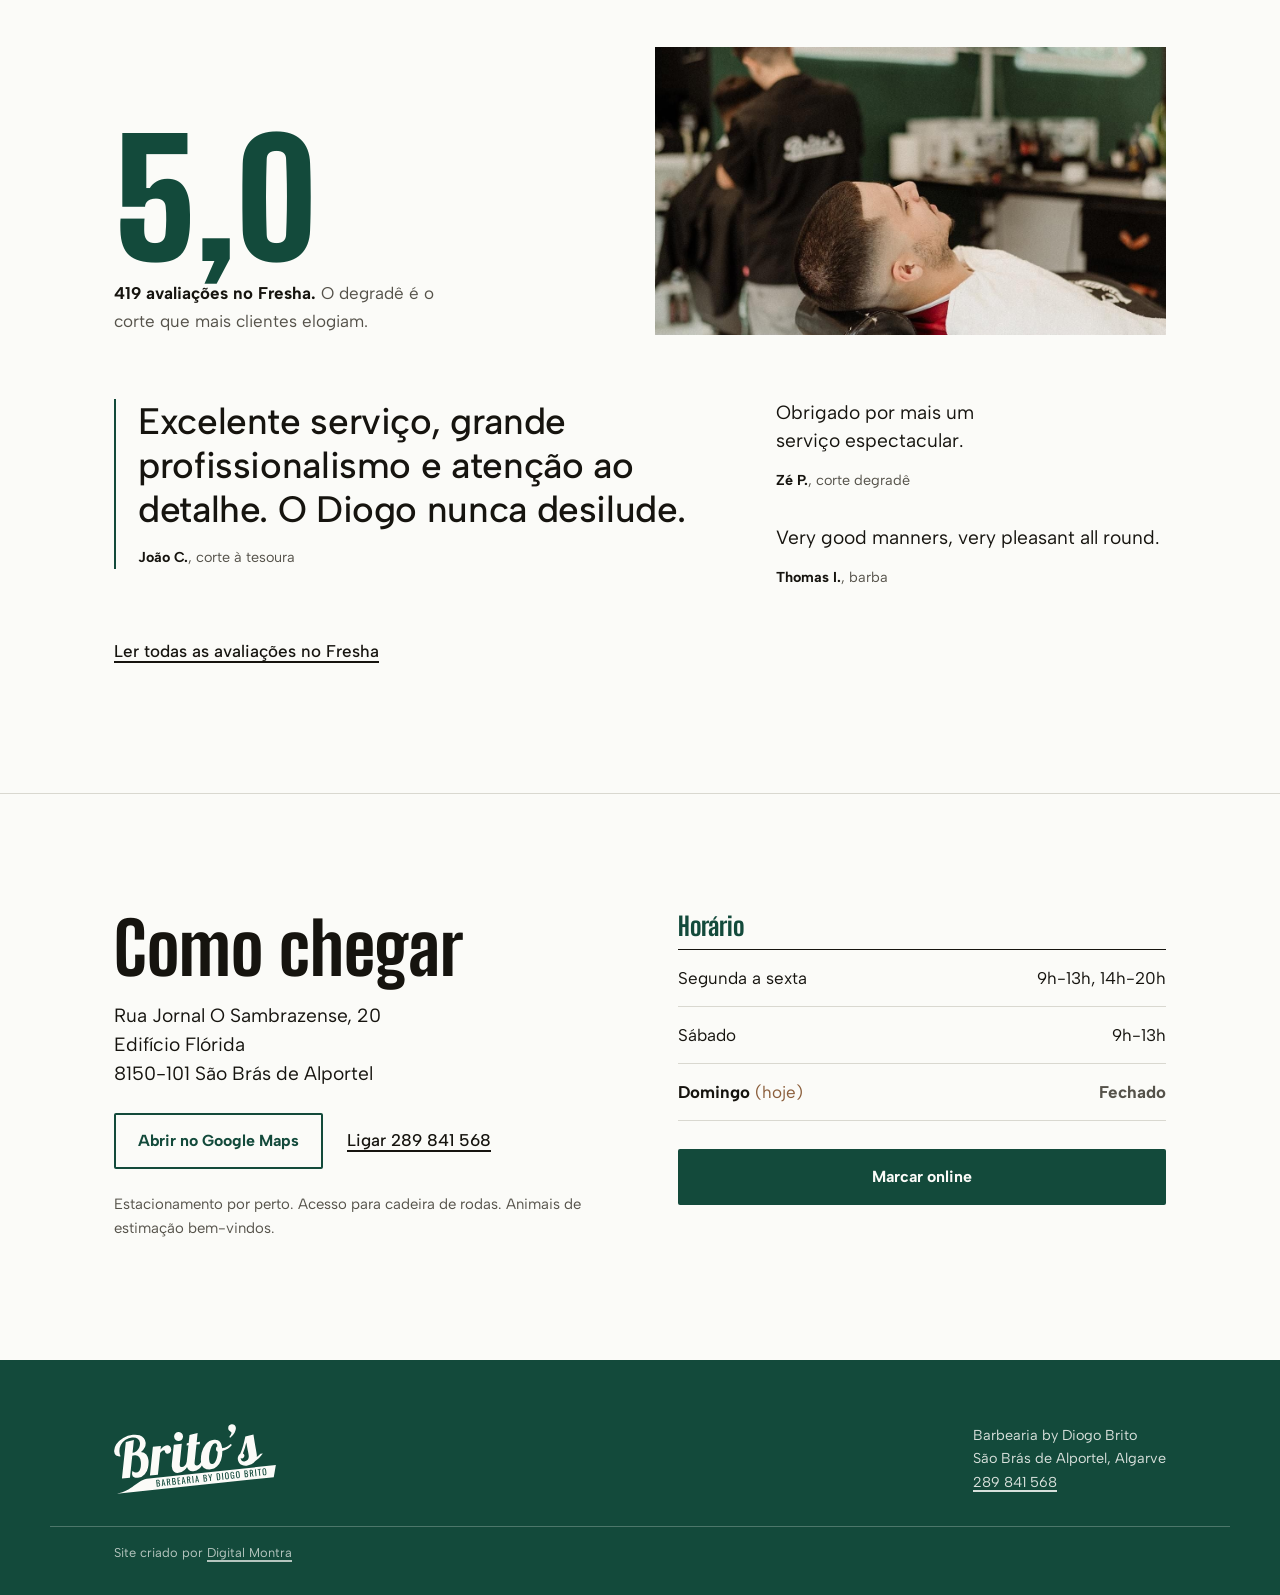
==== commit e0e578d8: "site modernizado Co-Authored-By: Claude Opus 5.5 <noreply@anthropic.com>" ====
--- a/public/index.html
+++ b/public/index.html
@@ -3,28 +3,28 @@
 <head>
 <meta charset="utf-8">
 <meta name="viewport" content="width=device-width, initial-scale=1">
-<title>Brito's Barbearia — São Brás de Alportel</title>
+<title>Brito's Barbearia - São Brás de Alportel</title>
 <meta name="description" content="Barbearia em São Brás de Alportel. Cortes degradê, à tesoura, barba com toalha quente e sobrancelhas. Marcação online.">
-<meta name="theme-color" content="#134A3B">
+<meta name="theme-color" content="#134A3B" media="(prefers-color-scheme: light)">
+<meta name="theme-color" content="#1F6B54" media="(prefers-color-scheme: dark)">
 <meta property="og:type" content="website">
 <meta property="og:locale" content="pt_PT">
 <meta property="og:locale:alternate" content="en_GB">
 <meta property="og:site_name" content="Brito's Barbearia">
-<meta property="og:title" content="Brito's Barbearia — São Brás de Alportel">
+<meta property="og:title" content="Brito's Barbearia - São Brás de Alportel">
 <meta property="og:description" content="Cortes degradê, à tesoura, barba com toalha quente e sobrancelhas. Marcação online.">
 <link rel="icon" href="favicon.svg" type="image/svg+xml">
 <link rel="alternate" hreflang="pt-PT" href="./">
 <link rel="alternate" hreflang="en" href="en/">
-<link rel="preconnect" href="https://fonts.googleapis.com">
-<link rel="preconnect" href="https://fonts.gstatic.com" crossorigin>
-<link href="https://fonts.googleapis.com/css2?family=Albert+Sans:wght@400;500;700&family=Big+Shoulders+Display:wght@500;800;900&display=swap" rel="stylesheet">
+<link rel="preload" href="fontes/big-shoulders-display-latin-900-normal.woff2" as="font" type="font/woff2" crossorigin>
+<link rel="preload" href="fontes/albert-sans-latin-400-normal.woff2" as="font" type="font/woff2" crossorigin>
 <link rel="stylesheet" href="estilo.css">
 </head>
 <body>
 
 <header class="fachada">
   <div class="topo">
-    <a class="marca" href="#"><img src="img/logo-verde.svg" width="124" height="53" alt="Brito's, Barbearia by Diogo Brito"></a>
+    <a class="marca-link" href="#"><picture><source srcset="img/logo-branco.svg" media="(prefers-color-scheme: dark)"><img src="img/logo-verde.svg" width="124" height="53" alt="Brito's, Barbearia by Diogo Brito"></picture></a>
     <nav aria-label="Principal">
       <a href="#precos">Preços</a>
       <a href="#equipa" class="opc">Equipa</a>
@@ -43,7 +43,7 @@
     <div class="sub">
       <div>
         <p class="oficio">Barbearia em São Brás de Alportel</p>
-        <p class="estado" id="estado" aria-live="polite">Seg. a sex. 9h–13h e 14h–20h. Sáb. 9h–13h.</p>
+        <p class="estado" id="estado" aria-live="polite">Seg. a sex. 9h-13h e 14h-20h. Sáb. 9h-13h.</p>
       </div>
       <div class="acoes">
         <a class="tel" href="tel:+351289841568">289 841 568</a>
@@ -52,6 +52,16 @@
     </div>
   </div>
 </header>
+
+<div class="barra-fixa" id="barra-fixa">
+  <div class="wrap">
+    <a class="marca-link" href="#" tabindex="-1" aria-hidden="true"><picture><source srcset="img/logo-branco.svg" media="(prefers-color-scheme: dark)"><img src="img/logo-verde.svg" width="103" height="44" alt=""></picture></a>
+    <div class="acoes-fixa">
+      <a class="tel" href="tel:+351289841568">289 841 568</a>
+      <a class="btn" href="https://www.fresha.com/a/britos-barbearia-sao-bras-de-alportel-sao-bras-de-alportel-rua-jornal-o-sambrazense-u63k7c5z" target="_blank" rel="noopener">Marcar online<span class="sr-only"> (abre noutra janela)</span></a>
+    </div>
+  </div>
+</div>
 
 <main>
   <section id="precos">
@@ -95,30 +105,14 @@
 
         <div class="grupo">
           <h3>Combos</h3>
-          <div class="servico">
-            <div class="linha"><span class="nome">Degradê e barba</span><span class="pontos"></span><span class="preco">22<small>€</small></span></div>
-            <p class="det"><span class="min">1 h.</span></p>
-          </div>
-          <div class="servico">
-            <div class="linha"><span class="nome">Simples e barba</span><span class="pontos"></span><span class="preco">17<small>€</small></span></div>
-            <p class="det"><span class="min">40 min.</span></p>
-          </div>
-          <div class="servico">
-            <div class="linha"><span class="nome">Degradê, barba e sobrancelhas</span><span class="pontos"></span><span class="preco">28<small>€</small></span></div>
-            <p class="det"><span class="min">1 h 15 min.</span></p>
-          </div>
-          <div class="servico">
-            <div class="linha"><span class="nome">Simples, barba e sobrancelhas</span><span class="pontos"></span><span class="preco">23<small>€</small></span></div>
-            <p class="det"><span class="min">55 min.</span></p>
-          </div>
-          <div class="servico">
-            <div class="linha"><span class="nome">Tesoura e sobrancelhas</span><span class="pontos"></span><span class="preco">20<small>€</small></span></div>
-            <p class="det"><span class="min">55 min.</span></p>
-          </div>
-          <div class="servico">
-            <div class="linha"><span class="nome">Simples e sobrancelhas</span><span class="pontos"></span><span class="preco">16<small>€</small></span></div>
-            <p class="det"><span class="min">35 min.</span></p>
-          </div>
+          <ul class="combos">
+            <li><span class="nome">Degradê e barba</span><span class="pe"><span class="min">1 h</span><span class="preco">22<small>€</small></span></span></li>
+            <li><span class="nome">Simples e barba</span><span class="pe"><span class="min">40 min</span><span class="preco">17<small>€</small></span></span></li>
+            <li><span class="nome">Degradê, barba e sobrancelhas</span><span class="pe"><span class="min">1 h 15 min</span><span class="preco">28<small>€</small></span></span></li>
+            <li><span class="nome">Simples, barba e sobrancelhas</span><span class="pe"><span class="min">55 min</span><span class="preco">23<small>€</small></span></span></li>
+            <li><span class="nome">Tesoura e sobrancelhas</span><span class="pe"><span class="min">55 min</span><span class="preco">20<small>€</small></span></span></li>
+            <li><span class="nome">Simples e sobrancelhas</span><span class="pe"><span class="min">35 min</span><span class="preco">16<small>€</small></span></span></li>
+          </ul>
         </div>
       </div>
     </div>
@@ -197,13 +191,9 @@
         <table class="horario" id="horario">
           <caption>Horário</caption>
           <tbody>
-            <tr data-d="1"><th scope="row">Segunda</th><td>9h–13h, 14h–20h</td></tr>
-            <tr data-d="2"><th scope="row">Terça</th><td>9h–13h, 14h–20h</td></tr>
-            <tr data-d="3"><th scope="row">Quarta</th><td>9h–13h, 14h–20h</td></tr>
-            <tr data-d="4"><th scope="row">Quinta</th><td>9h–13h, 14h–20h</td></tr>
-            <tr data-d="5"><th scope="row">Sexta</th><td>9h–13h, 14h–20h</td></tr>
-            <tr data-d="6"><th scope="row">Sábado</th><td>9h–13h</td></tr>
-            <tr data-d="0"><th scope="row">Domingo</th><td class="fechado">Fechado</td></tr>
+            <tr data-dias="1 2 3 4 5"><th scope="row">Segunda a sexta</th><td><span class="faixa">9h-13h,</span> <span class="faixa">14h-20h</span></td></tr>
+            <tr data-dias="6"><th scope="row">Sábado</th><td>9h-13h</td></tr>
+            <tr data-dias="0"><th scope="row">Domingo</th><td class="fechado">Fechado</td></tr>
           </tbody>
         </table>
         <a class="btn reservar-fim" href="https://www.fresha.com/a/britos-barbearia-sao-bras-de-alportel-sao-bras-de-alportel-rua-jornal-o-sambrazense-u63k7c5z" target="_blank" rel="noopener">Marcar online<span class="sr-only"> (abre noutra janela)</span></a>
@@ -261,12 +251,13 @@
         ? `Aberto agora, até às ${aberto[1]}h`
         : `Fechado agora. ${proximaAbertura(d, h)}`;
       document.querySelectorAll("#horario tr").forEach(tr =>
-        tr.classList.toggle("hoje", +tr.dataset.d === d));
+        tr.classList.toggle("hoje", tr.dataset.dias.split(" ").includes(String(d))));
     }
 
     atualizar();
     setInterval(atualizar, 60000);
   })();
 </script>
+<script src="barra-fixa.js" defer></script>
 </body>
 </html>
--- a/public/estilo.css
+++ b/public/estilo.css
@@ -1,10 +1,28 @@
+/* ---------- Fontes (self-hosted, OFL) ---------- */
+@font-face { font-family: "Albert Sans"; font-style: normal; font-weight: 400; font-display: swap; src: url("fontes/albert-sans-latin-400-normal.woff2") format("woff2"); }
+@font-face { font-family: "Albert Sans"; font-style: italic; font-weight: 400; font-display: swap; src: url("fontes/albert-sans-latin-400-italic.woff2") format("woff2"); }
+@font-face { font-family: "Albert Sans"; font-style: normal; font-weight: 500; font-display: swap; src: url("fontes/albert-sans-latin-500-normal.woff2") format("woff2"); }
+@font-face { font-family: "Albert Sans"; font-style: normal; font-weight: 700; font-display: swap; src: url("fontes/albert-sans-latin-700-normal.woff2") format("woff2"); }
+@font-face { font-family: "Big Shoulders Display"; font-style: normal; font-weight: 500; font-display: swap; src: url("fontes/big-shoulders-display-latin-500-normal.woff2") format("woff2"); }
+@font-face { font-family: "Big Shoulders Display"; font-style: normal; font-weight: 800; font-display: swap; src: url("fontes/big-shoulders-display-latin-800-normal.woff2") format("woff2"); }
+@font-face { font-family: "Big Shoulders Display"; font-style: normal; font-weight: 900; font-display: swap; src: url("fontes/big-shoulders-display-latin-900-normal.woff2") format("woff2"); }
+
+/* ---------- Tokens ----------
+   Light: the whitewashed façade. Dark: the shop's bottle-green wall at night.
+   --marca is the painted band (frame, buttons); --marca-texto is the brand
+   green when it has to be read as text on the page background. */
 :root {
-  --cal: #FBFBF8;
-  --cal-sombra: #F0F0EA;
-  --barra: #134A3B;
-  --barra-escura: #0C3529;
-  --tinta: #16140F;
-  --tinta-suave: #55524A;
+  color-scheme: light dark;
+
+  --fundo: #FBFBF8;
+  --fundo-alt: #F0F0EA;
+  --texto: #16140F;
+  --texto-suave: #55524A;
+  --marca: #134A3B;
+  --marca-forte: #0C3529;
+  --marca-texto: #134A3B;
+  --sobre-marca: #FBFBF8;
+  --rodape: #134A3B;
   --cortica: #8A5D3A;
   --linha: #D9D8D0;
   --linha-forte: #A9A79D;
@@ -16,13 +34,31 @@
   --barra-w: clamp(14px, 2.4vw, 28px);
   --gutter: clamp(16px, 5vw, 64px);
   --max: 1180px;
+  --ease: cubic-bezier(.16, 1, .3, 1);
+}
+@media (prefers-color-scheme: dark) {
+  :root {
+    --fundo: #0E1613;
+    --fundo-alt: #15201C;
+    --texto: #ECEEE9;
+    --texto-suave: #A7B0AA;
+    --marca: #1F6B54;
+    --marca-forte: #27806A;
+    --marca-texto: #86C9AE;
+    --sobre-marca: #FBFBF8;
+    --rodape: #123F32;
+    --cortica: #D6A57E;
+    --linha: #26332E;
+    --linha-forte: #4B5A53;
+    --ok: #74CF8C;
+  }
 }
 
 *, *::before, *::after { box-sizing: border-box; }
 body {
   margin: 0;
-  background: var(--cal);
-  color: var(--tinta);
+  background: var(--fundo);
+  color: var(--texto);
   font: 400 1.0625rem/1.6 var(--text);
   -webkit-font-smoothing: antialiased;
 }
@@ -31,15 +67,16 @@
   text-underline-offset: .22em;
   text-decoration-thickness: 1.5px;
 }
-::selection { background: var(--barra); color: var(--cal); }
+::selection { background: var(--marca); color: var(--sobre-marca); }
 html {
-  caret-color: var(--barra);
-  scrollbar-color: var(--linha-forte) var(--cal);
+  caret-color: var(--marca-texto);
+  scrollbar-color: var(--linha-forte) var(--fundo);
+  scroll-padding-top: 5.5rem;
 }
 h1, h2, h3, .oficio { text-wrap: balance; }
 p, blockquote { text-wrap: pretty; }
 :focus-visible { outline: 3px solid var(--cortica); outline-offset: 3px; border-radius: 2px; }
-.rodape :focus-visible { outline-color: var(--cal); }
+.rodape :focus-visible { outline-color: var(--sobre-marca); }
 @media (prefers-reduced-motion: no-preference) {
   html { scroll-behavior: smooth; }
 }
@@ -52,15 +89,15 @@
   min-height: 100svh;
   display: flex;
   flex-direction: column;
-  border: var(--barra-w) solid var(--barra);
-  background: var(--cal);
+  border: var(--barra-w) solid var(--marca);
+  background: var(--fundo);
 }
 /* fine inner line, like the pencil edge of a painted band */
 .fachada::after {
   content: "";
   position: absolute;
   inset: 8px;
-  border: 1.5px solid var(--barra);
+  border: 1.5px solid var(--marca);
   pointer-events: none;
   opacity: .35;
 }
@@ -79,13 +116,13 @@
   position: relative;
   z-index: 1;
 }
-.topo .marca {
+.marca-link {
   display: inline-flex;
   align-items: center;
   min-height: 44px;
   text-decoration: none;
 }
-.topo .marca img { display: block; width: auto; height: clamp(44px, 6vw, 56px); }
+.marca-link img { display: block; width: auto; height: clamp(44px, 6vw, 56px); }
 .topo nav { display: flex; gap: clamp(.9rem, 3vw, 2rem); }
 .topo nav a {
   white-space: nowrap;
@@ -100,7 +137,7 @@
   transition: text-decoration-color .15s;
 }
 .topo nav a:hover { text-decoration-color: currentColor; }
-.topo nav a.idioma { color: var(--barra); font-weight: 700; }
+.topo nav a.idioma { color: var(--marca-texto); font-weight: 700; }
 
 /* the shop window: the real interior seen through the painted frame */
 .vitrine {
@@ -111,7 +148,7 @@
   max-width: calc(var(--max) - 2 * var(--gutter));
   margin-inline: auto;
   overflow: hidden;
-  background: var(--cal-sombra);
+  background: var(--fundo-alt);
 }
 .vitrine img {
   position: absolute;
@@ -131,14 +168,14 @@
 .letreiro h1 {
   margin: -.34em 0 0;
   font: 900 clamp(5rem, 19vw, 16rem)/.78 var(--sign);
-  -webkit-text-stroke: .045em var(--cal);
+  -webkit-text-stroke: .045em var(--fundo);
   paint-order: stroke fill;
   letter-spacing: -.01em;
   text-transform: uppercase;
-  color: var(--barra);
+  color: var(--marca-texto);
   margin-left: -.04em;
 }
-.letreiro h1 .aps { color: var(--tinta); }
+.letreiro h1 .aps { color: var(--texto); }
 .letreiro .sub {
   display: grid;
   grid-template-columns: 1fr auto;
@@ -146,7 +183,7 @@
   gap: 1.5rem 3rem;
   margin-top: clamp(1.25rem, 3vh, 2rem);
   padding-top: 1.25rem;
-  border-top: 1.5px solid var(--tinta);
+  border-top: 1.5px solid var(--texto);
 }
 .letreiro .oficio {
   margin: 0;
@@ -158,25 +195,27 @@
 .btn {
   display: inline-flex;
   align-items: center;
+  justify-content: center;
   gap: .6rem;
   padding: .95rem 1.5rem;
-  background: var(--barra);
-  color: var(--cal);
+  background: var(--marca);
+  color: var(--sobre-marca);
   text-decoration: none;
   font-weight: 700;
   font-size: 1rem;
+  white-space: nowrap;
   border-radius: 2px;
   transition: background-color .15s, color .15s, transform .1s;
 }
-.btn:hover { background: var(--barra-escura); }
+.btn:hover { background: var(--marca-forte); }
 .btn:active { transform: translateY(1px); }
 .btn-sec {
   background: transparent;
-  color: var(--barra);
-  box-shadow: inset 0 0 0 2px var(--barra);
-}
-.btn-sec:hover { background: var(--barra); color: var(--cal); }
-.btn-sec:active { background: var(--barra-escura); }
+  color: var(--marca-texto);
+  box-shadow: inset 0 0 0 2px var(--marca-texto);
+}
+.btn-sec:hover { background: var(--marca); color: var(--sobre-marca); box-shadow: inset 0 0 0 2px var(--marca); }
+.btn-sec:active { background: var(--marca-forte); }
 .tel {
   display: inline-flex;
   align-items: center;
@@ -186,21 +225,54 @@
 }
 .tel:hover { text-decoration-color: currentColor; }
 
+/* Live open/closed state: the dot carries real meaning, so it stays */
 .estado {
   display: inline-flex;
   align-items: center;
   gap: .55rem;
   margin-top: 1.1rem;
   font-size: .95rem;
-  color: var(--tinta-suave);
+  color: var(--texto-suave);
 }
 .estado::before {
   content: "";
   width: .55rem; height: .55rem; border-radius: 50%;
-  background: var(--tinta-suave);
+  background: var(--texto-suave);
 }
 .estado.aberto { color: var(--ok); }
 .estado.aberto::before { background: var(--ok); }
+
+/* ---------- Barra fixa de marcação ----------
+   Appears once the hero's own booking button has scrolled away, and steps
+   aside when the closing booking button is on screen. */
+.barra-fixa {
+  position: fixed;
+  inset: 0 0 auto;
+  z-index: 10;
+  background: var(--fundo);
+  border-bottom: 1px solid var(--linha);
+  transform: translateY(-100%);
+  visibility: hidden;
+  transition: transform .35s var(--ease), visibility 0s linear .35s;
+}
+.barra-fixa.visivel {
+  transform: none;
+  visibility: visible;
+  transition: transform .35s var(--ease), visibility 0s;
+}
+.barra-fixa .wrap {
+  display: flex;
+  align-items: center;
+  justify-content: space-between;
+  gap: 1rem;
+  padding-block: .5rem;
+}
+.barra-fixa .marca-link img { height: 44px; }
+.barra-fixa .acoes-fixa { display: flex; align-items: center; gap: 1.25rem; }
+.barra-fixa .btn { padding: .7rem 1.25rem; }
+@media (prefers-reduced-motion: reduce) {
+  .barra-fixa, .barra-fixa.visivel { transition: none; }
+}
 
 /* ---------- Secções ---------- */
 section { padding: clamp(4rem, 10vw, 7.5rem) 0; }
@@ -208,7 +280,7 @@
   font: 800 clamp(2.6rem, 6vw, 4.5rem)/.95 var(--sign);
   margin: 0 0 .75rem;
 }
-.intro { margin: 0; max-width: 52ch; color: var(--tinta-suave); }
+.intro { margin: 0; max-width: 52ch; color: var(--texto-suave); }
 
 /* ---------- Tabela de preços ---------- */
 .tabela-grid {
@@ -217,51 +289,74 @@
   gap: clamp(2rem, 6vw, 6rem);
   align-items: start;
 }
-.tabela-grid .cabeca { position: sticky; top: 2rem; }
+.tabela-grid .cabeca { position: sticky; top: 5.5rem; }
 .nota {
   margin-top: 1.25rem;
   font-size: .95rem;
-  color: var(--tinta-suave);
+  color: var(--texto-suave);
   max-width: 40ch;
 }
 .grupo + .grupo { margin-top: 3rem; }
 .grupo h3 {
   font: 800 1.6rem/1 var(--sign);
-  color: var(--barra);
+  color: var(--marca-texto);
   margin: 0 0 .5rem;
   padding-bottom: .6rem;
-  border-bottom: 1.5px solid var(--tinta);
-}
-.servico { padding: 1rem 0; border-bottom: 1px solid var(--linha); }
+  border-bottom: 1.5px solid var(--texto);
+}
+/* One rule under each group heading; the dotted leaders carry each row */
+.servico { padding: .8rem 0; }
 .servico .linha {
   display: flex;
   align-items: baseline;
   gap: .6rem;
 }
-.servico .nome { font-weight: 700; font-size: 1.08rem; }
+.nome { font-weight: 700; font-size: 1.08rem; }
 .servico .pontos {
   flex: 1;
   min-width: 1.5rem;
   border-bottom: 2px dotted var(--linha-forte);
   transform: translateY(-.3em);
 }
-.servico .preco {
+.preco {
   font: 800 1.9rem/1 var(--sign);
   font-variant-numeric: tabular-nums;
   min-width: 2.6ch;
   text-align: right;
 }
-.servico .preco small { font-size: .6em; font-weight: 500; margin-left: .08em; }
+.preco small { font-size: .6em; font-weight: 500; margin-left: .08em; }
 .servico .det {
   margin: .3rem 0 0;
   font-size: .93rem;
-  color: var(--tinta-suave);
+  color: var(--texto-suave);
   max-width: 56ch;
 }
-.servico .det .min { color: var(--cortica); font-weight: 500; }
+.min { color: var(--cortica); font-weight: 500; }
+
+/* Combos: a different object from single services, so a different shape */
+.combos {
+  list-style: none;
+  margin: 1rem 0 0;
+  padding: 0;
+  display: grid;
+  grid-template-columns: repeat(2, minmax(0, 1fr));
+  gap: .75rem;
+}
+.combos li {
+  display: flex;
+  flex-direction: column;
+  justify-content: space-between;
+  gap: .9rem;
+  padding: 1rem 1.1rem 1.05rem;
+  background: var(--fundo-alt);
+  border-radius: 2px;
+}
+.combos .nome { font-size: 1rem; line-height: 1.3; }
+.combos .pe { display: flex; align-items: baseline; justify-content: space-between; gap: .5rem; }
+.combos .min { font-size: .93rem; }
 
 /* ---------- Equipa ---------- */
-.equipa { background: var(--cal-sombra); }
+.equipa { background: var(--fundo-alt); }
 .sobre p { max-width: 62ch; margin: 0; }
 .barbeiros {
   list-style: none;
@@ -277,7 +372,7 @@
   height: auto;
   aspect-ratio: 4 / 5;
   object-fit: cover;
-  background: var(--cal);
+  background: var(--fundo);
   margin-bottom: 1rem;
 }
 .barbeiros .fundador img { aspect-ratio: 6 / 5; object-position: 58% 30%; }
@@ -286,10 +381,10 @@
 .barbeiros .n {
   font: 800 clamp(2rem, 4vw, 3.2rem)/1 var(--sign);
   padding-top: .75rem;
-  border-top: 1.5px solid var(--tinta);
-}
-.barbeiros .fundador .n { color: var(--barra); }
-.barbeiros .f { color: var(--tinta-suave); font-size: .95rem; margin-top: .3rem; }
+  border-top: 1.5px solid var(--texto);
+}
+.barbeiros .fundador .n { color: var(--marca-texto); }
+.barbeiros .f { color: var(--texto-suave); font-size: .95rem; margin-top: .3rem; }
 
 /* ---------- Fotografias ---------- */
 .foto {
@@ -298,7 +393,7 @@
   height: auto;
   aspect-ratio: 16 / 9;
   object-fit: cover;
-  background: var(--cal-sombra);
+  background: var(--fundo-alt);
 }
 .cabeca .foto { margin-top: 2rem; }
 
@@ -318,30 +413,41 @@
 }
 .nota-grande .valor {
   font: 900 clamp(5rem, 14vw, 10rem)/.8 var(--sign);
-  color: var(--barra);
-}
-.nota-grande p { margin: 0; max-width: 30ch; color: var(--tinta-suave); }
-.nota-grande strong { color: var(--tinta); }
+  color: var(--marca-texto);
+}
+.nota-grande p { margin: 0; max-width: 30ch; color: var(--texto-suave); }
+.nota-grande strong { color: var(--texto); }
+/* One featured review, two supporting ones beside it */
 .citacoes {
   display: grid;
-  grid-template-columns: repeat(3, minmax(0, 1fr));
-  gap: 2rem clamp(1.5rem, 4vw, 3.5rem);
+  grid-template-columns: minmax(0, 1.5fr) minmax(0, 1fr);
+  gap: 2rem clamp(2rem, 6vw, 5rem);
   margin: 0; padding: 0; list-style: none;
 }
+.citacoes li:first-child { grid-row: span 2; }
 .citacoes blockquote { margin: 0; }
 .citacoes p {
   margin: 0 0 .9rem;
   font-size: 1.2rem;
   line-height: 1.45;
 }
+.citacoes li:first-child p:first-child {
+  font: 500 clamp(1.6rem, 3vw, 2.3rem)/1.2 var(--text);
+  letter-spacing: -.01em;
+  max-width: 24ch;
+}
+.citacoes li:first-child blockquote {
+  padding-left: clamp(1rem, 2vw, 1.5rem);
+  box-shadow: inset 2px 0 0 var(--marca-texto);
+}
 .citacoes .traducao {
   margin-top: -.4rem;
   font-size: 1rem;
   font-style: italic;
-  color: var(--tinta-suave);
-}
-.citacoes footer { font-size: .9rem; color: var(--tinta-suave); }
-.citacoes footer b { color: var(--tinta); font-weight: 700; }
+  color: var(--texto-suave);
+}
+.citacoes footer { font-size: .9rem; color: var(--texto-suave); }
+.citacoes footer b { color: var(--texto); font-weight: 700; }
 .mais { margin: 2.5rem 0 0; }
 .mais a { display: inline-flex; align-items: center; min-height: 44px; font-weight: 500; }
 
@@ -361,24 +467,25 @@
   font-weight: 500;
 }
 .horario { width: 100%; border-collapse: collapse; font-variant-numeric: tabular-nums; }
-.horario caption { text-align: left; font: 800 1.6rem/1 var(--sign); color: var(--barra); padding-bottom: .6rem; border-bottom: 1.5px solid var(--tinta); }
-.horario th, .horario td { padding: .7rem 0; border-bottom: 1px solid var(--linha); text-align: left; font-weight: 400; }
+.horario caption { text-align: left; font: 800 1.6rem/1 var(--sign); color: var(--marca-texto); padding-bottom: .6rem; border-bottom: 1.5px solid var(--texto); }
+.horario th, .horario td { padding: .9rem 0; border-bottom: 1px solid var(--linha); text-align: left; font-weight: 400; vertical-align: top; }
 .horario td { text-align: right; }
+/* Time ranges never split; a narrow row breaks between them */
+.faixa { white-space: nowrap; }
 .horario tr.hoje th, .horario tr.hoje td { font-weight: 700; }
 .horario tr.hoje th::after { content: " (hoje)"; font-weight: 400; color: var(--cortica); }
 :lang(en) .horario tr.hoje th::after { content: " (today)"; }
-.fechado { color: var(--tinta-suave); }
+.fechado { color: var(--texto-suave); }
 .reservar-fim {
   width: 100%;
-  justify-content: center;
   margin-top: 1.75rem;
 }
-.extras { margin: 1.5rem 0 0; font-size: .93rem; color: var(--tinta-suave); }
+.extras { margin: 1.5rem 0 0; font-size: .93rem; color: var(--texto-suave); }
 
 /* ---------- Rodapé: a barra de baixo ---------- */
 .rodape {
-  background: var(--barra);
-  color: var(--cal);
+  background: var(--rodape);
+  color: var(--sobre-marca);
   padding: clamp(2.5rem, 6vw, 4rem) 0 2rem;
 }
 .rodape .wrap { display: flex; flex-wrap: wrap; justify-content: space-between; align-items: flex-end; gap: 1.5rem; }
@@ -386,18 +493,18 @@
 .rodape { --rodape-fs: .9rem; --rodape-lh: 1.6; }
 .rodape .marca { display: block; width: auto; height: calc(3 * var(--rodape-fs) * var(--rodape-lh)); }
 .rodape p { margin: 0; font-size: var(--rodape-fs); line-height: var(--rodape-lh); opacity: .85; }
-.rodape a { color: var(--cal); }
+.rodape a { color: var(--sobre-marca); }
 .rodape .credito {
   margin-top: 2rem;
   padding-top: 1rem;
-  border-top: 1px solid rgba(251, 251, 248, .25);
+  border-top: 1px solid color-mix(in srgb, var(--sobre-marca) 25%, transparent);
 }
 .rodape .credito p { font-size: .8rem; opacity: .7; }
 
 /* ---------- Entrada: a barra é pintada ---------- */
 @media (prefers-reduced-motion: no-preference) {
   .fachada { animation: pintar .9s cubic-bezier(.6,0,.2,1) both; }
-  @keyframes pintar { from { border-color: var(--cal); } to { border-color: var(--barra); } }
+  @keyframes pintar { from { border-color: var(--fundo); } to { border-color: var(--marca); } }
 }
 
 /* ---------- Responsivo ---------- */
@@ -405,16 +512,29 @@
   .tabela-grid, .visitar-grid { grid-template-columns: 1fr; }
   .tabela-grid .cabeca { position: static; }
   .citacoes, .opinioes-topo { grid-template-columns: 1fr; }
+  .citacoes li:first-child { grid-row: auto; }
   .barbeiros { grid-template-columns: 1fr 1fr; }
   .barbeiros .fundador { grid-column: 1 / -1; }
   .barbeiros .fundador img { aspect-ratio: 4 / 3; }
   .letreiro .sub { grid-template-columns: 1fr; }
   .acoes { justify-content: flex-start; }
+
+  /* On phones the booking bar sits at the bottom, under the thumb */
+  html { scroll-padding-top: 1rem; }
+  .barra-fixa {
+    inset: auto 0 0;
+    border-bottom: 0;
+    border-top: 1px solid var(--linha);
+    transform: translateY(100%);
+  }
+  .barra-fixa .marca-link, .barra-fixa .tel { display: none; }
+  .barra-fixa .acoes-fixa { flex: 1; }
+  .barra-fixa .btn { flex: 1; padding: .85rem 1rem; }
 }
 @media (max-width: 520px) {
   .topo nav a.opc { display: none; }
   .fachada::after { inset: 5px; }
-  .btn { width: 100%; justify-content: center; }
+  .acoes .btn, .links-visita .btn { width: 100%; }
 }
 @media (max-width: 420px) {
   .topo nav a.opc-xs { display: none; }
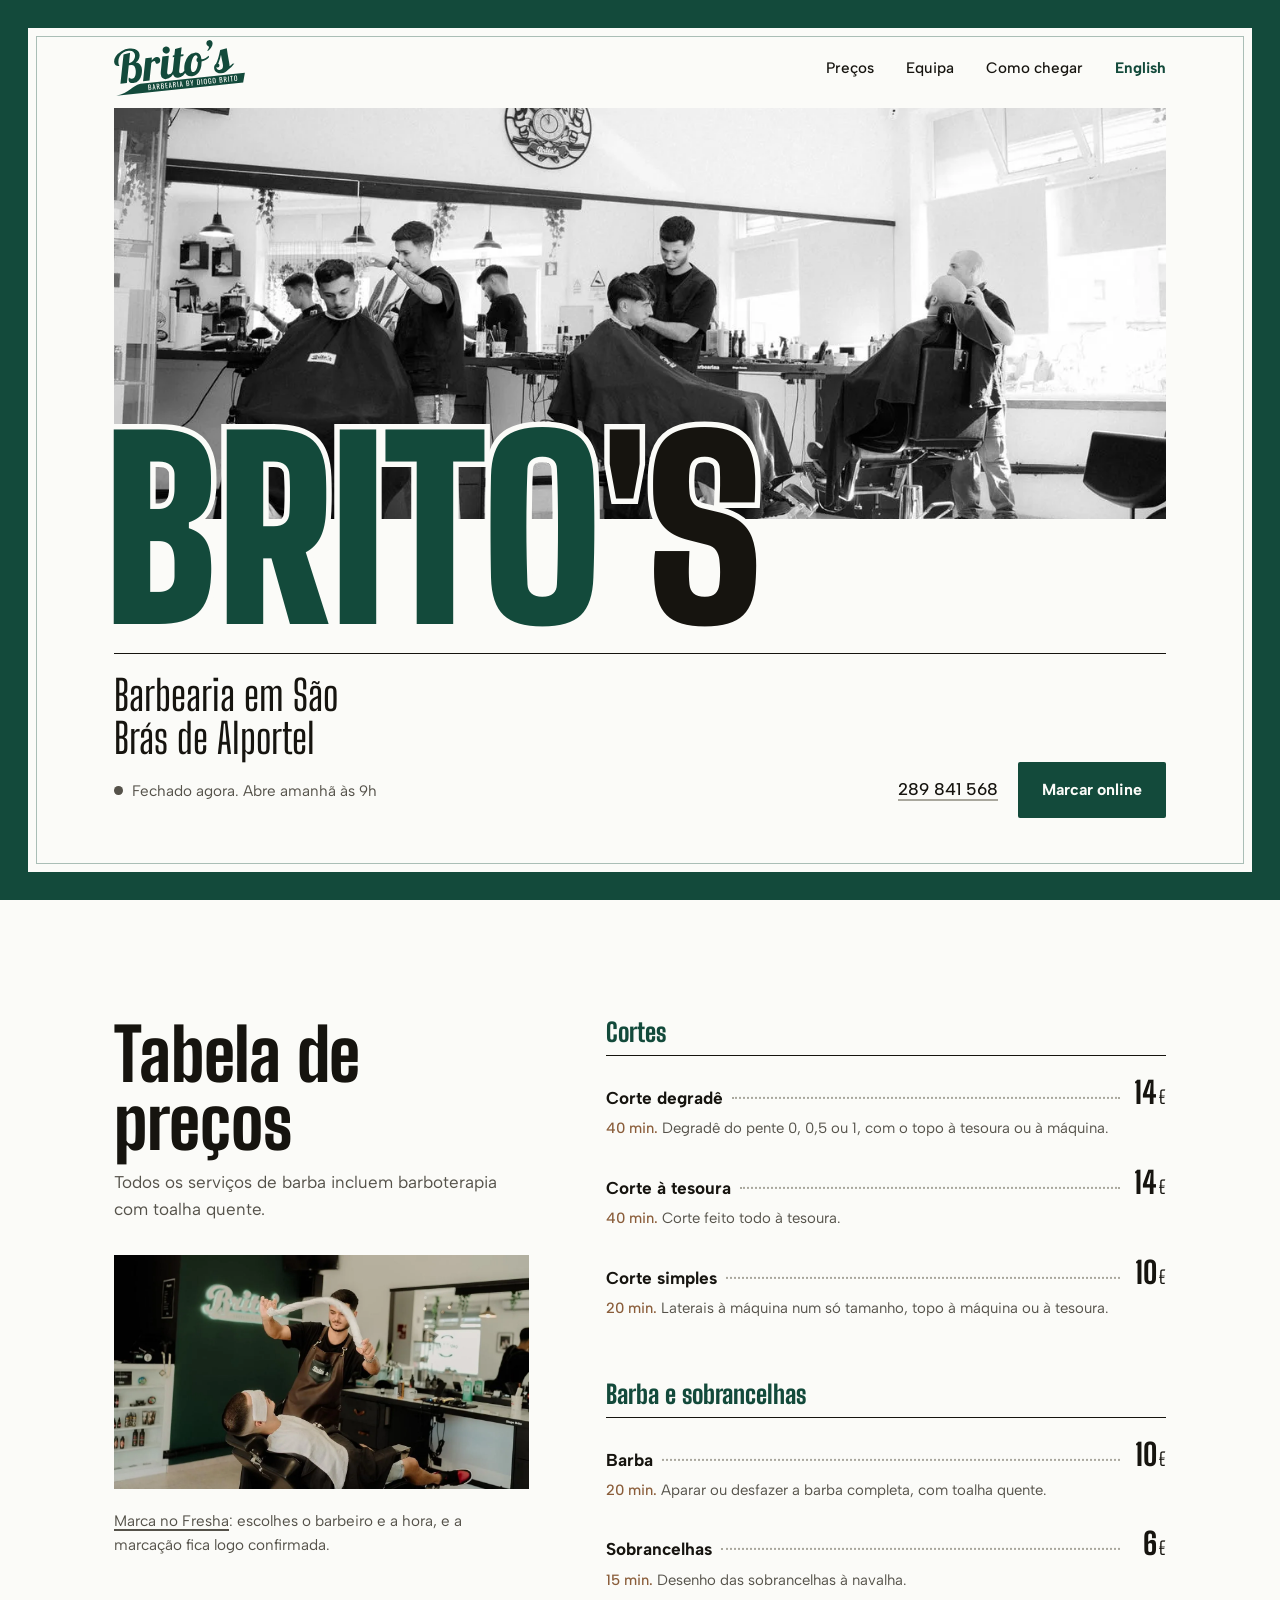
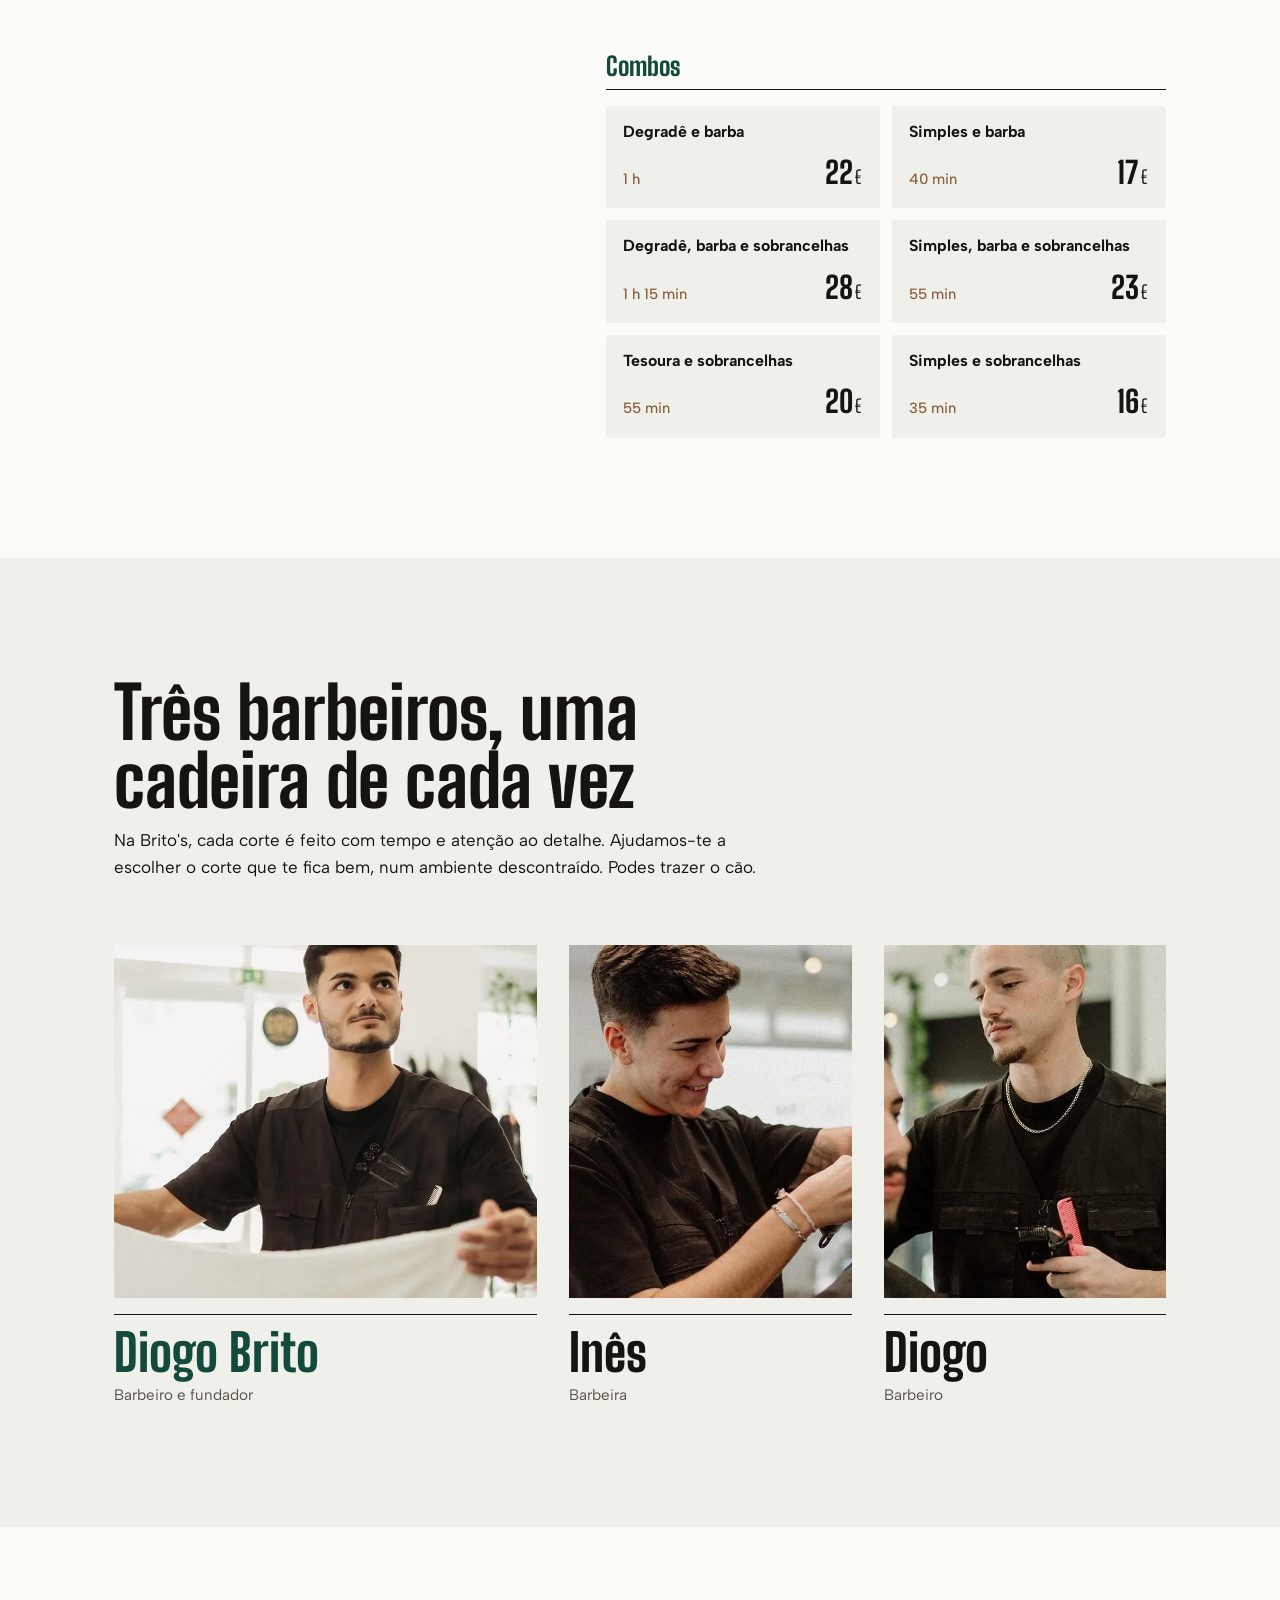
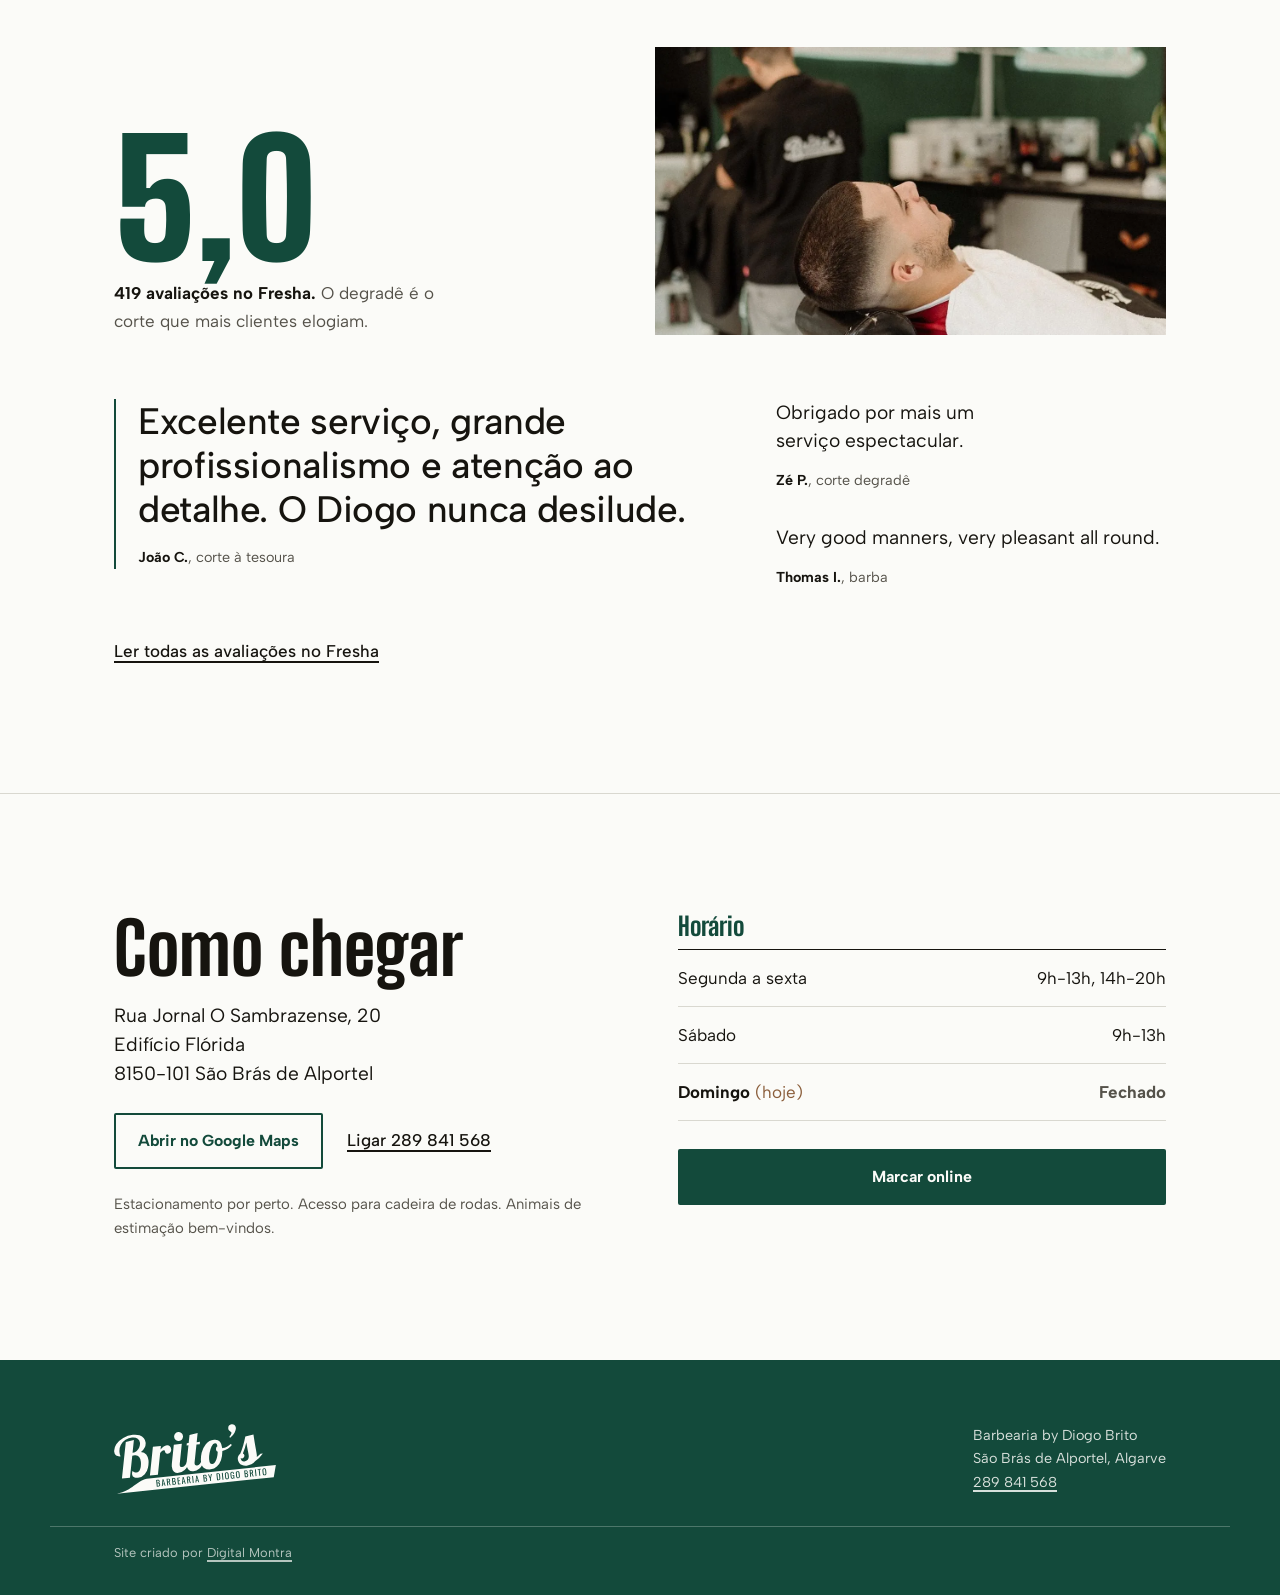
==== commit 9a9cd799: "fotos en WebP, enlace para saltar al contenido y barra de reserva siempre visible - Fotos servidas e" ====
--- a/public/index.html
+++ b/public/index.html
@@ -21,6 +21,7 @@
 <link rel="stylesheet" href="estilo.css">
 </head>
 <body>
+<a class="saltar" href="#conteudo">Saltar para o conteúdo</a>
 
 <header class="fachada">
   <div class="topo">
@@ -34,8 +35,8 @@
   </div>
 
   <div class="vitrine">
-    <img src="img/foto-1.jpg" width="1280" height="720" fetchpriority="high"
-         alt="Interior da Brito's: três barbeiros a cortar o cabelo a clientes, frente ao espelho comprido.">
+    <picture><source srcset="img/foto-1.webp" type="image/webp"><img src="img/foto-1.jpg" width="1280" height="720" fetchpriority="high"
+         alt="Interior da Brito's: três barbeiros a cortar o cabelo a clientes, frente ao espelho comprido."></picture>
   </div>
 
   <div class="letreiro">
@@ -63,14 +64,14 @@
   </div>
 </div>
 
-<main>
+<main id="conteudo" tabindex="-1">
   <section id="precos">
     <div class="wrap tabela-grid">
       <div class="cabeca">
         <h2 class="titulo">Tabela de preços</h2>
         <p class="intro">Todos os serviços de barba incluem barboterapia com toalha quente.</p>
-        <img class="foto" src="img/foto-2.jpg" width="1280" height="720" loading="lazy"
-             alt="Barbeiro de avental de couro estende uma toalha quente sobre um cliente reclinado.">
+        <picture><source srcset="img/foto-2.webp" type="image/webp"><img class="foto" src="img/foto-2.jpg" width="1280" height="720" loading="lazy"
+             alt="Barbeiro de avental de couro estende uma toalha quente sobre um cliente reclinado."></picture>
         <p class="nota"><a href="https://www.fresha.com/a/britos-barbearia-sao-bras-de-alportel-sao-bras-de-alportel-rua-jornal-o-sambrazense-u63k7c5z" target="_blank" rel="noopener">Marca no Fresha<span class="sr-only"> (abre noutra janela)</span></a>: escolhes o barbeiro e a hora, e a marcação fica logo confirmada.</p>
       </div>
 
@@ -125,18 +126,18 @@
     </div>
     <ul class="wrap barbeiros">
       <li class="fundador">
-        <img src="img/foto-6.jpg" width="1200" height="675" loading="lazy"
-             alt="Diogo Brito, de farda preta, estende uma toalha branca na barbearia.">
+        <picture><source srcset="img/foto-6.webp" type="image/webp"><img src="img/foto-6.jpg" width="1200" height="675" loading="lazy"
+             alt="Diogo Brito, de farda preta, estende uma toalha branca na barbearia."></picture>
         <span class="n">Diogo Brito</span><span class="f">Barbeiro e fundador</span>
       </li>
       <li>
-        <img src="img/foto-7.jpg" width="1200" height="675" loading="lazy"
-             alt="Inês, sorridente, faz um degradê à máquina a um cliente.">
+        <picture><source srcset="img/foto-7.webp" type="image/webp"><img src="img/foto-7.jpg" width="1200" height="675" loading="lazy"
+             alt="Inês, sorridente, faz um degradê à máquina a um cliente."></picture>
         <span class="n">Inês</span><span class="f">Barbeira</span>
       </li>
       <li>
-        <img src="img/foto-8.jpg" width="1200" height="675" loading="lazy"
-             alt="Diogo, de pé atrás de um cliente, com a máquina e um pente na mão.">
+        <picture><source srcset="img/foto-8.webp" type="image/webp"><img src="img/foto-8.jpg" width="1200" height="675" loading="lazy"
+             alt="Diogo, de pé atrás de um cliente, com a máquina e um pente na mão."></picture>
         <span class="n">Diogo</span><span class="f">Barbeiro</span>
       </li>
     </ul>
@@ -150,8 +151,8 @@
           <span class="valor">5,0</span>
           <p><strong>419 avaliações no Fresha.</strong> O degradê é o corte que mais clientes elogiam.</p>
         </div>
-        <img class="foto" src="img/foto-9.jpg" width="1200" height="675" loading="lazy"
-             alt="Cliente reclinado na cadeira com um degradê acabado de fazer, em frente à parede verde da barbearia.">
+        <picture><source srcset="img/foto-9.webp" type="image/webp"><img class="foto" src="img/foto-9.jpg" width="1200" height="675" loading="lazy"
+             alt="Cliente reclinado na cadeira com um degradê acabado de fazer, em frente à parede verde da barbearia."></picture>
       </div>
       <ul class="citacoes">
         <li><blockquote>
--- a/public/estilo.css
+++ b/public/estilo.css
@@ -81,6 +81,22 @@
   html { scroll-behavior: smooth; }
 }
 .wrap { max-width: var(--max); margin: 0 auto; padding: 0 var(--gutter); }
+/* Skip link: hidden until a keyboard user tabs to it */
+.saltar {
+  position: absolute;
+  left: 1rem;
+  top: 1rem;
+  z-index: 20;
+  padding: .75rem 1rem;
+  background: var(--marca);
+  color: var(--sobre-marca);
+  font-weight: 700;
+  text-decoration: none;
+  border-radius: 2px;
+  transform: translateY(-200%);
+}
+.saltar:focus { transform: none; }
+main:focus { outline: none; }
 .sr-only { position: absolute; width: 1px; height: 1px; overflow: hidden; clip: rect(0 0 0 0); white-space: nowrap; }
 
 /* ---------- Fachada (hero) ---------- */
@@ -530,6 +546,7 @@
   .barra-fixa .marca-link, .barra-fixa .tel { display: none; }
   .barra-fixa .acoes-fixa { flex: 1; }
   .barra-fixa .btn { flex: 1; padding: .85rem 1rem; }
+  .rodape { padding-bottom: calc(2rem + 4.5rem); }
 }
 @media (max-width: 520px) {
   .topo nav a.opc { display: none; }
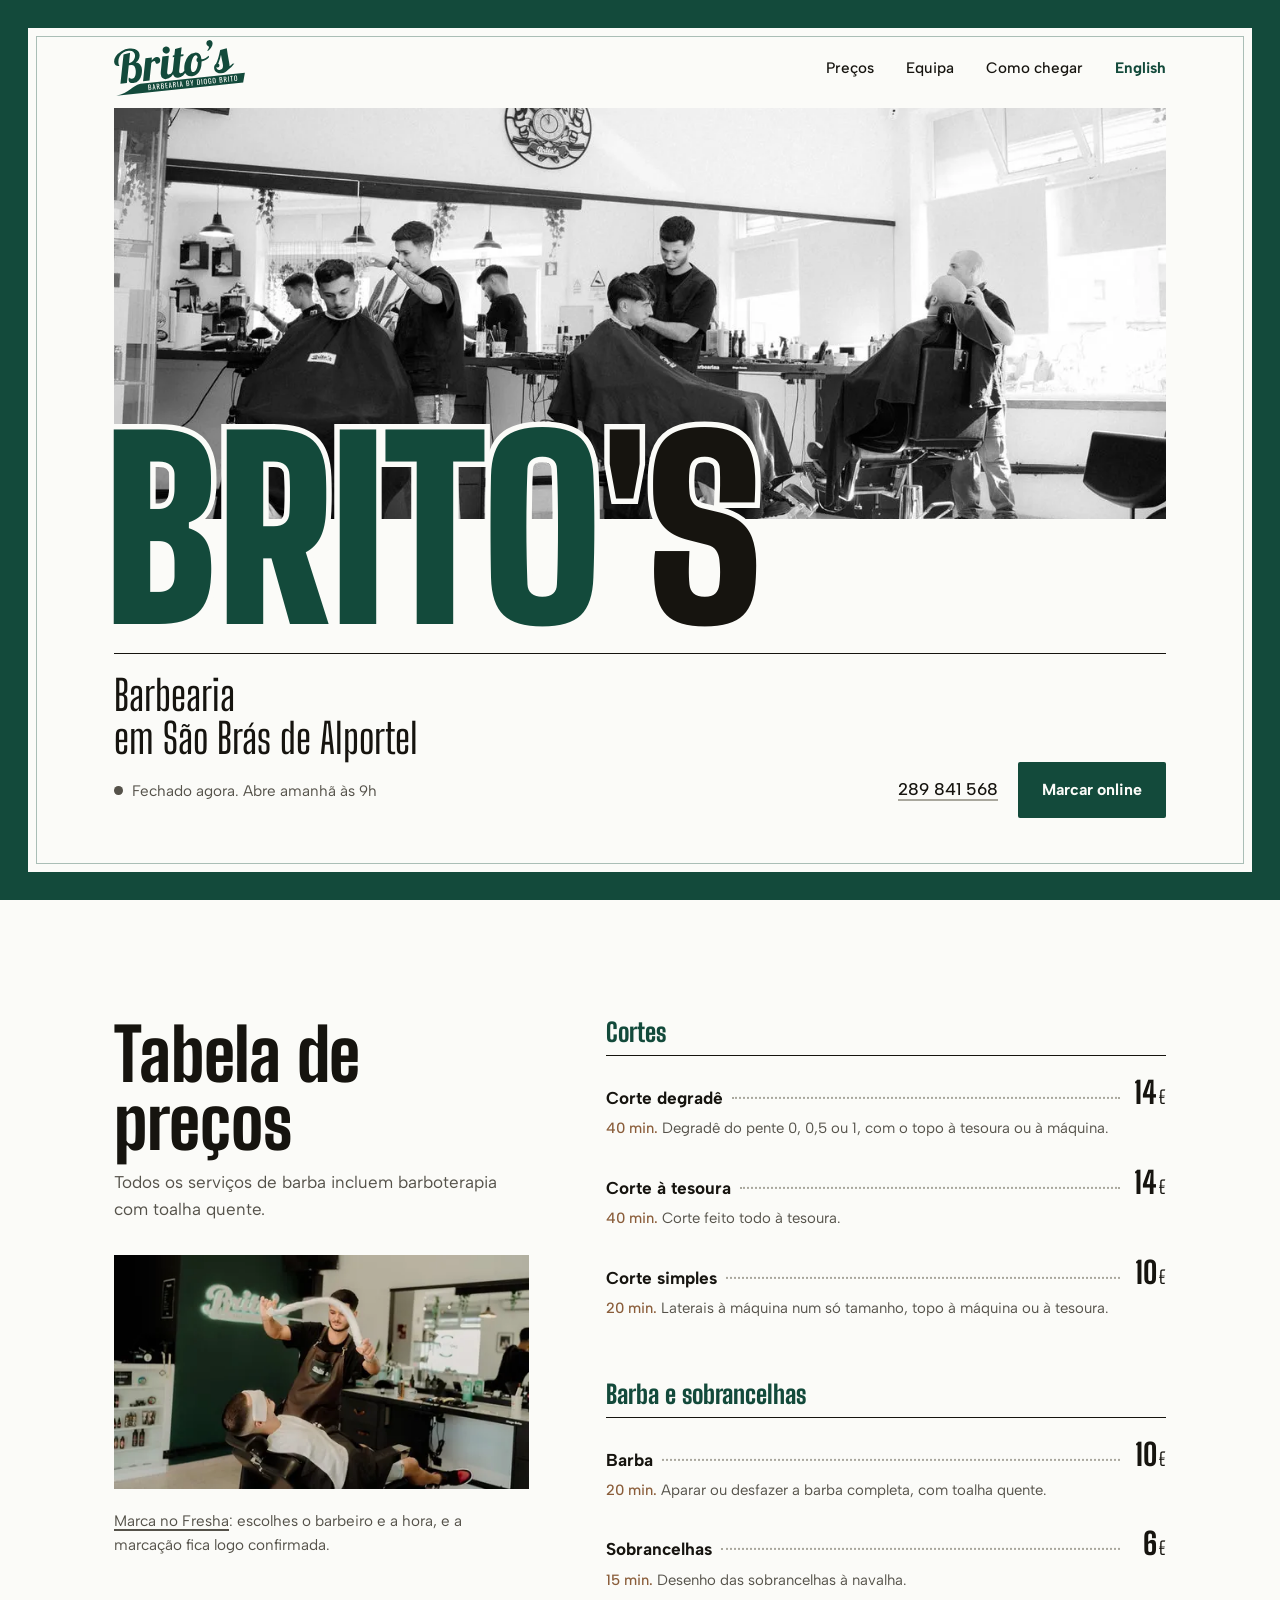
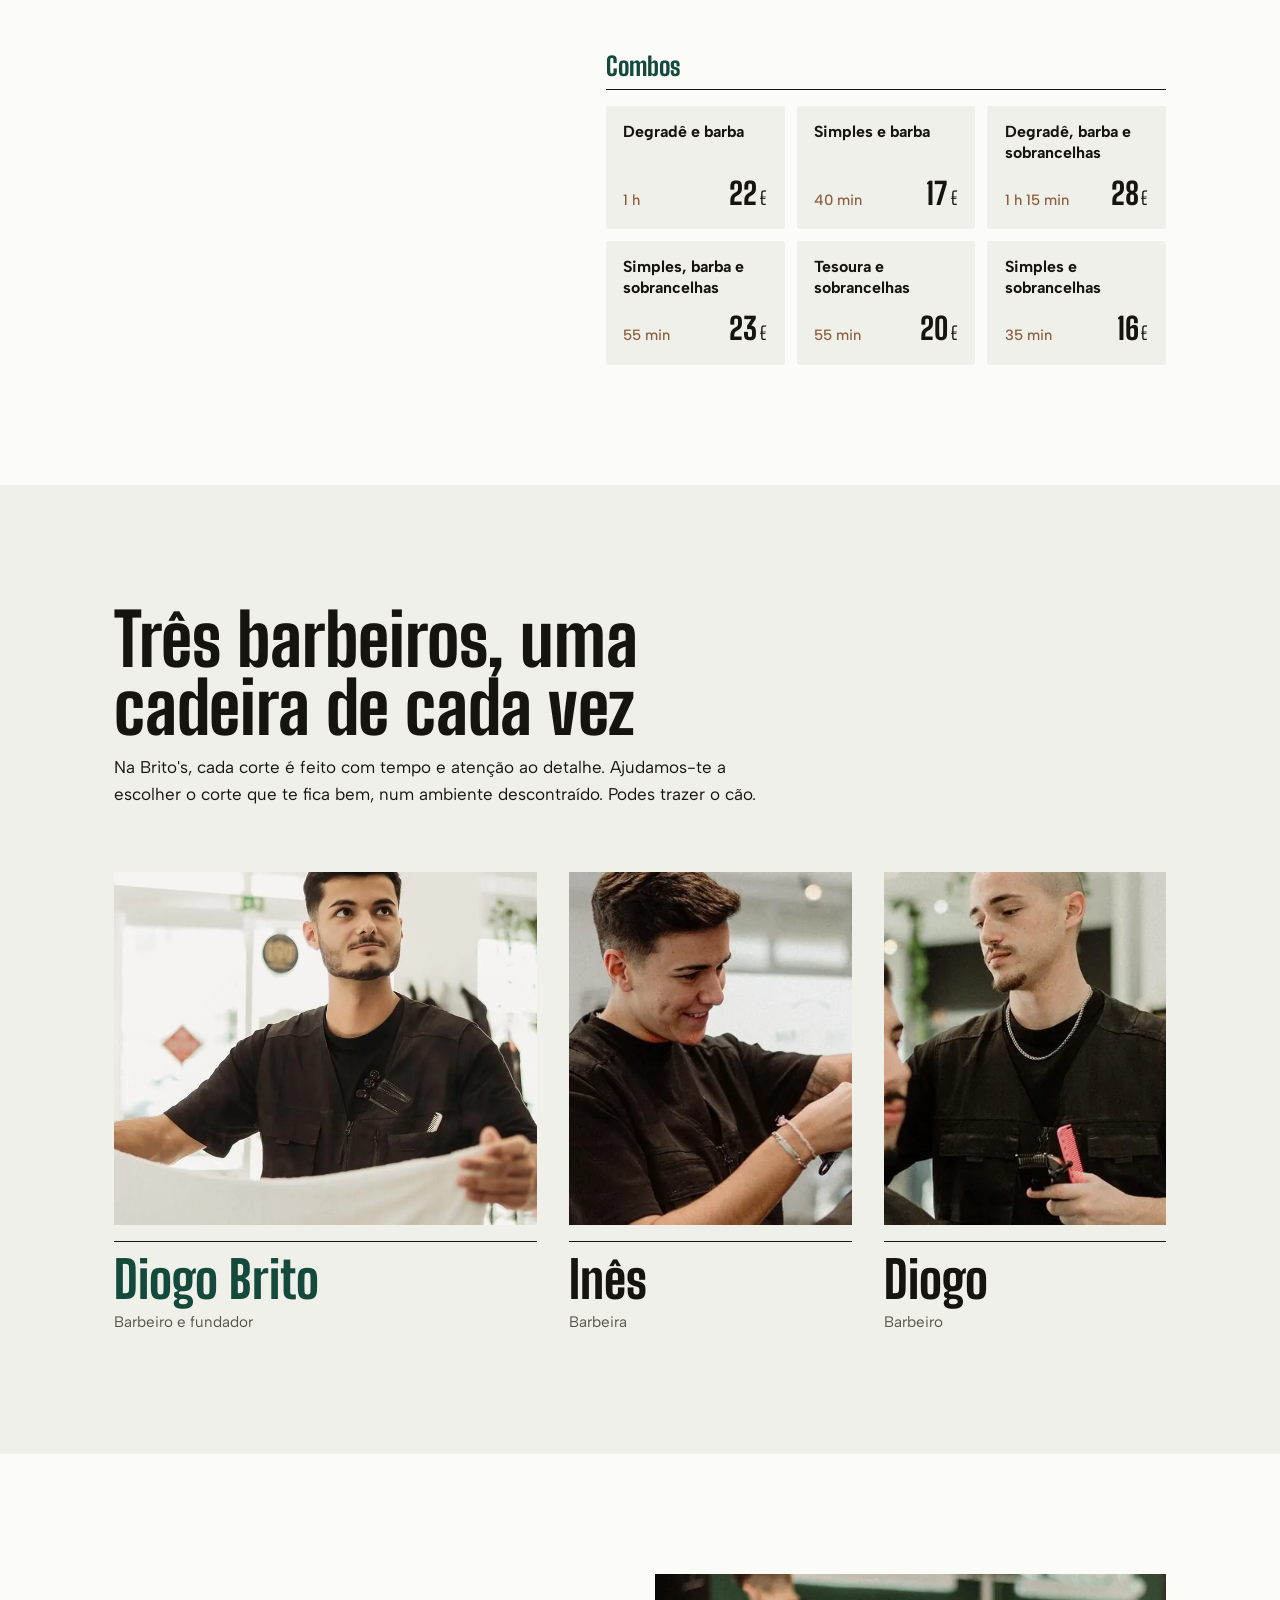
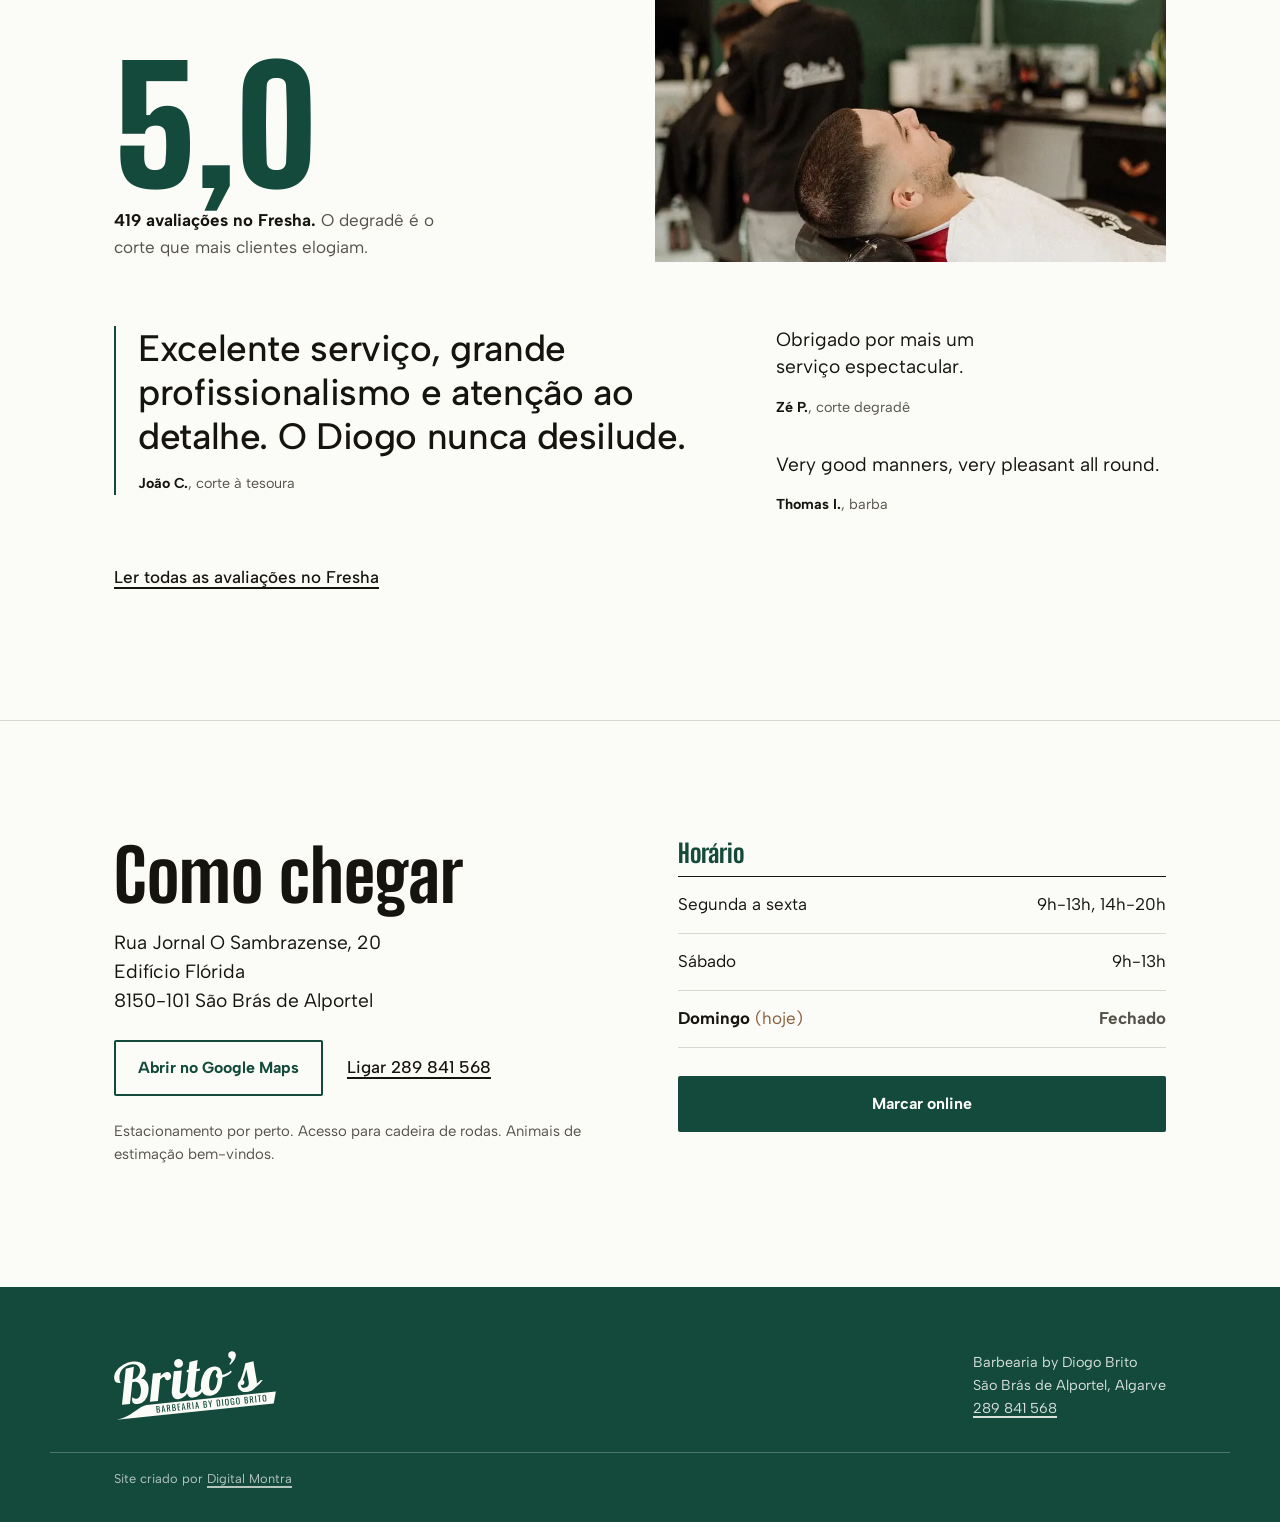
==== commit 9085734d: "mejoras skills Co-Authored-By: Claude Opus 5.5 <noreply@anthropic.com>" ====
--- a/public/index.html
+++ b/public/index.html
@@ -19,6 +19,69 @@
 <link rel="preload" href="fontes/big-shoulders-display-latin-900-normal.woff2" as="font" type="font/woff2" crossorigin>
 <link rel="preload" href="fontes/albert-sans-latin-400-normal.woff2" as="font" type="font/woff2" crossorigin>
 <link rel="stylesheet" href="estilo.css">
+<script type="application/ld+json">
+{
+  "@context": "https://schema.org",
+  "@type": "HairSalon",
+  "name": "Brito's Barbearia",
+  "alternateName": "Barbearia by Diogo Brito",
+  "address": {
+    "@type": "PostalAddress",
+    "streetAddress": "Rua Jornal O Sambrazense, 20, Edifício Flórida",
+    "postalCode": "8150-101",
+    "addressLocality": "São Brás de Alportel",
+    "addressRegion": "Algarve",
+    "addressCountry": "PT"
+  },
+  "geo": {
+    "@type": "GeoCoordinates",
+    "latitude": 37.15465,
+    "longitude": -7.88982
+  },
+  "telephone": "+351 289 841 568",
+  "openingHoursSpecification": [
+    {
+      "@type": "OpeningHoursSpecification",
+      "dayOfWeek": [
+        "Monday",
+        "Tuesday",
+        "Wednesday",
+        "Thursday",
+        "Friday"
+      ],
+      "opens": "09:00:00",
+      "closes": "13:00:00"
+    },
+    {
+      "@type": "OpeningHoursSpecification",
+      "dayOfWeek": [
+        "Monday",
+        "Tuesday",
+        "Wednesday",
+        "Thursday",
+        "Friday"
+      ],
+      "opens": "14:00:00",
+      "closes": "20:00:00"
+    },
+    {
+      "@type": "OpeningHoursSpecification",
+      "dayOfWeek": "Saturday",
+      "opens": "09:00:00",
+      "closes": "13:00:00"
+    }
+  ],
+  "priceRange": "6-28 €",
+  "founder": {
+    "@type": "Person",
+    "name": "Diogo Brito"
+  },
+  "sameAs": [
+    "https://www.fresha.com/a/britos-barbearia-sao-bras-de-alportel-sao-bras-de-alportel-rua-jornal-o-sambrazense-u63k7c5z",
+    "https://maps.app.goo.gl/cMUVT2u6RegQSmqG8"
+  ]
+}
+</script>
 </head>
 <body>
 <a class="saltar" href="#conteudo">Saltar para o conteúdo</a>
@@ -43,7 +106,7 @@
     <h1>Brito<span class="aps">'s</span></h1>
     <div class="sub">
       <div>
-        <p class="oficio">Barbearia em São Brás de Alportel</p>
+        <p class="oficio">Barbearia em&nbsp;São&nbsp;Brás&nbsp;de&nbsp;Alportel</p>
         <p class="estado" id="estado" aria-live="polite">Seg. a sex. 9h-13h e 14h-20h. Sáb. 9h-13h.</p>
       </div>
       <div class="acoes">
@@ -70,7 +133,7 @@
       <div class="cabeca">
         <h2 class="titulo">Tabela de preços</h2>
         <p class="intro">Todos os serviços de barba incluem barboterapia com toalha quente.</p>
-        <picture><source srcset="img/foto-2.webp" type="image/webp"><img class="foto" src="img/foto-2.jpg" width="1280" height="720" loading="lazy"
+        <picture><source srcset="img/foto-2-480.webp 480w, img/foto-2-800.webp 800w, img/foto-2.webp 1280w" sizes="(min-width: 1180px) 410px, (min-width: 861px) 35vw, 92vw" type="image/webp"><img class="foto" src="img/foto-2.jpg" width="1280" height="720" loading="lazy"
              alt="Barbeiro de avental de couro estende uma toalha quente sobre um cliente reclinado."></picture>
         <p class="nota"><a href="https://www.fresha.com/a/britos-barbearia-sao-bras-de-alportel-sao-bras-de-alportel-rua-jornal-o-sambrazense-u63k7c5z" target="_blank" rel="noopener">Marca no Fresha<span class="sr-only"> (abre noutra janela)</span></a>: escolhes o barbeiro e a hora, e a marcação fica logo confirmada.</p>
       </div>
@@ -131,12 +194,12 @@
         <span class="n">Diogo Brito</span><span class="f">Barbeiro e fundador</span>
       </li>
       <li>
-        <picture><source srcset="img/foto-7.webp" type="image/webp"><img src="img/foto-7.jpg" width="1200" height="675" loading="lazy"
+        <picture><source srcset="img/foto-7-480.webp 480w, img/foto-7-800.webp 800w, img/foto-7.webp 1200w" sizes="(min-width: 1180px) 630px, (min-width: 861px) 54vw, 97vw" type="image/webp"><img src="img/foto-7.jpg" width="1200" height="675" loading="lazy"
              alt="Inês, sorridente, faz um degradê à máquina a um cliente."></picture>
         <span class="n">Inês</span><span class="f">Barbeira</span>
       </li>
       <li>
-        <picture><source srcset="img/foto-8.webp" type="image/webp"><img src="img/foto-8.jpg" width="1200" height="675" loading="lazy"
+        <picture><source srcset="img/foto-8-480.webp 480w, img/foto-8-800.webp 800w, img/foto-8.webp 1200w" sizes="(min-width: 1180px) 630px, (min-width: 861px) 54vw, 97vw" type="image/webp"><img src="img/foto-8.jpg" width="1200" height="675" loading="lazy"
              alt="Diogo, de pé atrás de um cliente, com a máquina e um pente na mão."></picture>
         <span class="n">Diogo</span><span class="f">Barbeiro</span>
       </li>
@@ -151,7 +214,7 @@
           <span class="valor">5,0</span>
           <p><strong>419 avaliações no Fresha.</strong> O degradê é o corte que mais clientes elogiam.</p>
         </div>
-        <picture><source srcset="img/foto-9.webp" type="image/webp"><img class="foto" src="img/foto-9.jpg" width="1200" height="675" loading="lazy"
+        <picture><source srcset="img/foto-9-480.webp 480w, img/foto-9-800.webp 800w, img/foto-9.webp 1200w" sizes="(min-width: 1180px) 500px, (min-width: 861px) 43vw, 92vw" type="image/webp"><img class="foto" src="img/foto-9.jpg" width="1200" height="675" loading="lazy"
              alt="Cliente reclinado na cadeira com um degradê acabado de fazer, em frente à parede verde da barbearia."></picture>
       </div>
       <ul class="citacoes">
@@ -179,7 +242,7 @@
         <address>
           Rua Jornal O Sambrazense, 20<br>
           Edifício Flórida<br>
-          8150-101 São Brás de Alportel
+          8150-101 São&nbsp;Brás&nbsp;de&nbsp;Alportel
         </address>
         <div class="links-visita">
           <a class="btn btn-sec" href="https://maps.app.goo.gl/cMUVT2u6RegQSmqG8" target="_blank" rel="noopener">Abrir no Google Maps<span class="sr-only"> (abre noutra janela)</span></a>
@@ -206,7 +269,7 @@
 <footer class="rodape">
   <div class="wrap">
     <img class="marca" src="img/logo-branco.svg" width="325" height="139" alt="Brito's" loading="lazy">
-    <p>Barbearia by Diogo Brito<br>São Brás de Alportel, Algarve<br><a href="tel:+351289841568">289 841 568</a></p>
+    <p>Barbearia by Diogo Brito<br>São&nbsp;Brás&nbsp;de&nbsp;Alportel, Algarve<br><a href="tel:+351289841568">289 841 568</a></p>
   </div>
   <div class="wrap credito">
     <p>Site criado por <a href="https://digitalmontra.pt/" target="_blank" rel="noopener">Digital Montra<span class="sr-only"> (abre noutra janela)</span></a></p>
@@ -248,9 +311,11 @@
       const el = document.getElementById("estado");
       const aberto = horario[d].find(([a, f]) => h >= a && h < f);
       el.classList.toggle("aberto", !!aberto);
-      el.textContent = aberto
+      const texto = aberto
         ? `Aberto agora, até às ${aberto[1]}h`
         : `Fechado agora. ${proximaAbertura(d, h)}`;
+      // aria-live: rewriting the same text every minute would re-announce it
+      if (el.textContent !== texto) el.textContent = texto;
       document.querySelectorAll("#horario tr").forEach(tr =>
         tr.classList.toggle("hoje", tr.dataset.dias.split(" ").includes(String(d))));
     }
--- a/public/estilo.css
+++ b/public/estilo.css
@@ -204,7 +204,8 @@
 .letreiro .oficio {
   margin: 0;
   font: 500 clamp(1.5rem, 3.4vw, 2.6rem)/1.05 var(--sign);
-  max-width: 18ch;
+  /* wide enough for "em São Brás de Alportel", which never breaks (nbsp) */
+  max-width: 24ch;
 }
 .acoes { display: flex; flex-wrap: wrap; gap: .75rem 1.25rem; align-items: center; justify-content: flex-end; }
 
@@ -355,7 +356,7 @@
   margin: 1rem 0 0;
   padding: 0;
   display: grid;
-  grid-template-columns: repeat(2, minmax(0, 1fr));
+  grid-template-columns: repeat(auto-fit, minmax(min(100%, 9.5rem), 1fr));
   gap: .75rem;
 }
 .combos li {
@@ -367,7 +368,7 @@
   background: var(--fundo-alt);
   border-radius: 2px;
 }
-.combos .nome { font-size: 1rem; line-height: 1.3; }
+.combos .nome { font-size: 1rem; line-height: 1.3; hyphens: auto; overflow-wrap: break-word; }
 .combos .pe { display: flex; align-items: baseline; justify-content: space-between; gap: .5rem; }
 .combos .min { font-size: .93rem; }
 
@@ -496,6 +497,8 @@
   width: 100%;
   margin-top: 1.75rem;
 }
+.letreiro-404 { flex: 1; justify-content: flex-end; }
+.traducao-404 { margin: 1.1rem 0 0; font-size: .95rem; color: var(--texto-suave); }
 .extras { margin: 1.5rem 0 0; font-size: .93rem; color: var(--texto-suave); }
 
 /* ---------- Rodapé: a barra de baixo ---------- */
@@ -510,6 +513,7 @@
 .rodape .marca { display: block; width: auto; height: calc(3 * var(--rodape-fs) * var(--rodape-lh)); }
 .rodape p { margin: 0; font-size: var(--rodape-fs); line-height: var(--rodape-lh); opacity: .85; }
 .rodape a { color: var(--sobre-marca); }
+.rodape a[href^="tel:"] { padding-block: .75rem; }
 .rodape .credito {
   margin-top: 2rem;
   padding-top: 1rem;
@@ -536,7 +540,7 @@
   .acoes { justify-content: flex-start; }
 
   /* On phones the booking bar sits at the bottom, under the thumb */
-  html { scroll-padding-top: 1rem; }
+  html { scroll-padding-top: 1rem; scroll-padding-bottom: 6rem; }
   .barra-fixa {
     inset: auto 0 0;
     border-bottom: 0;
